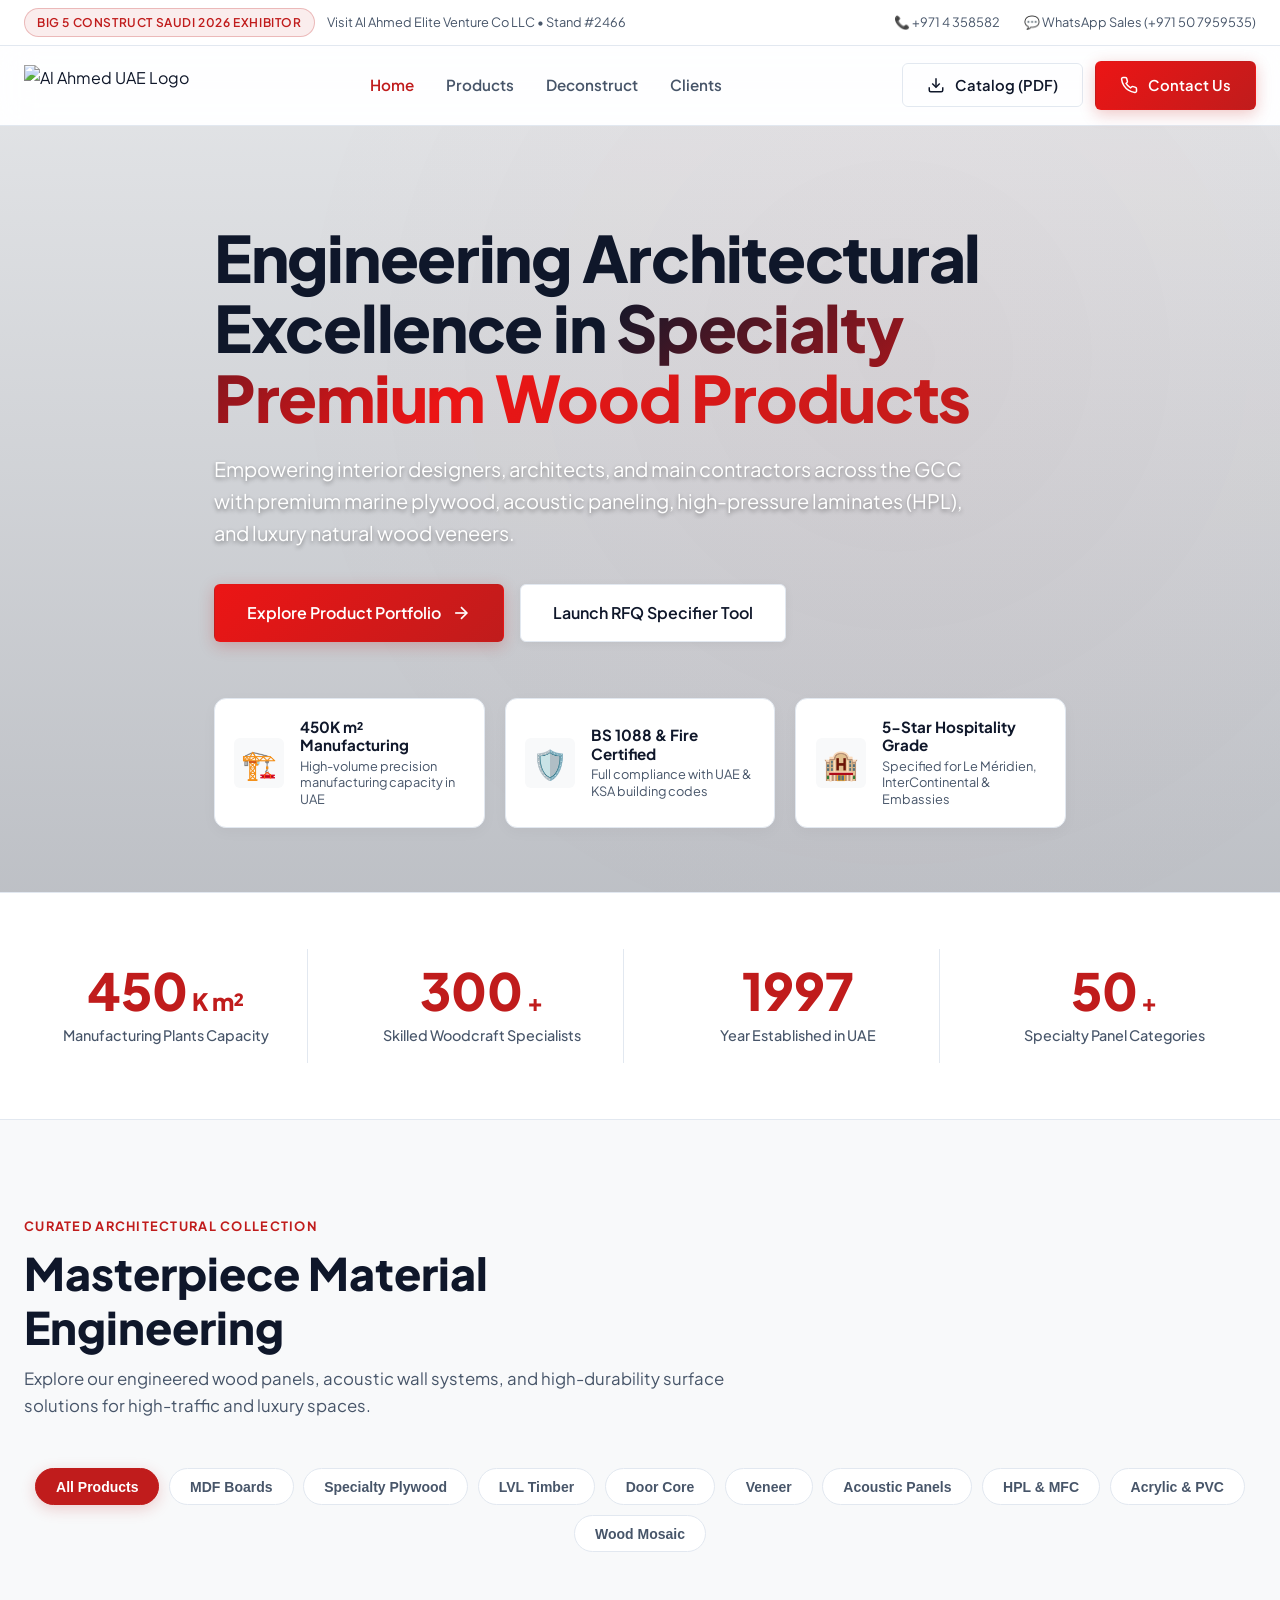
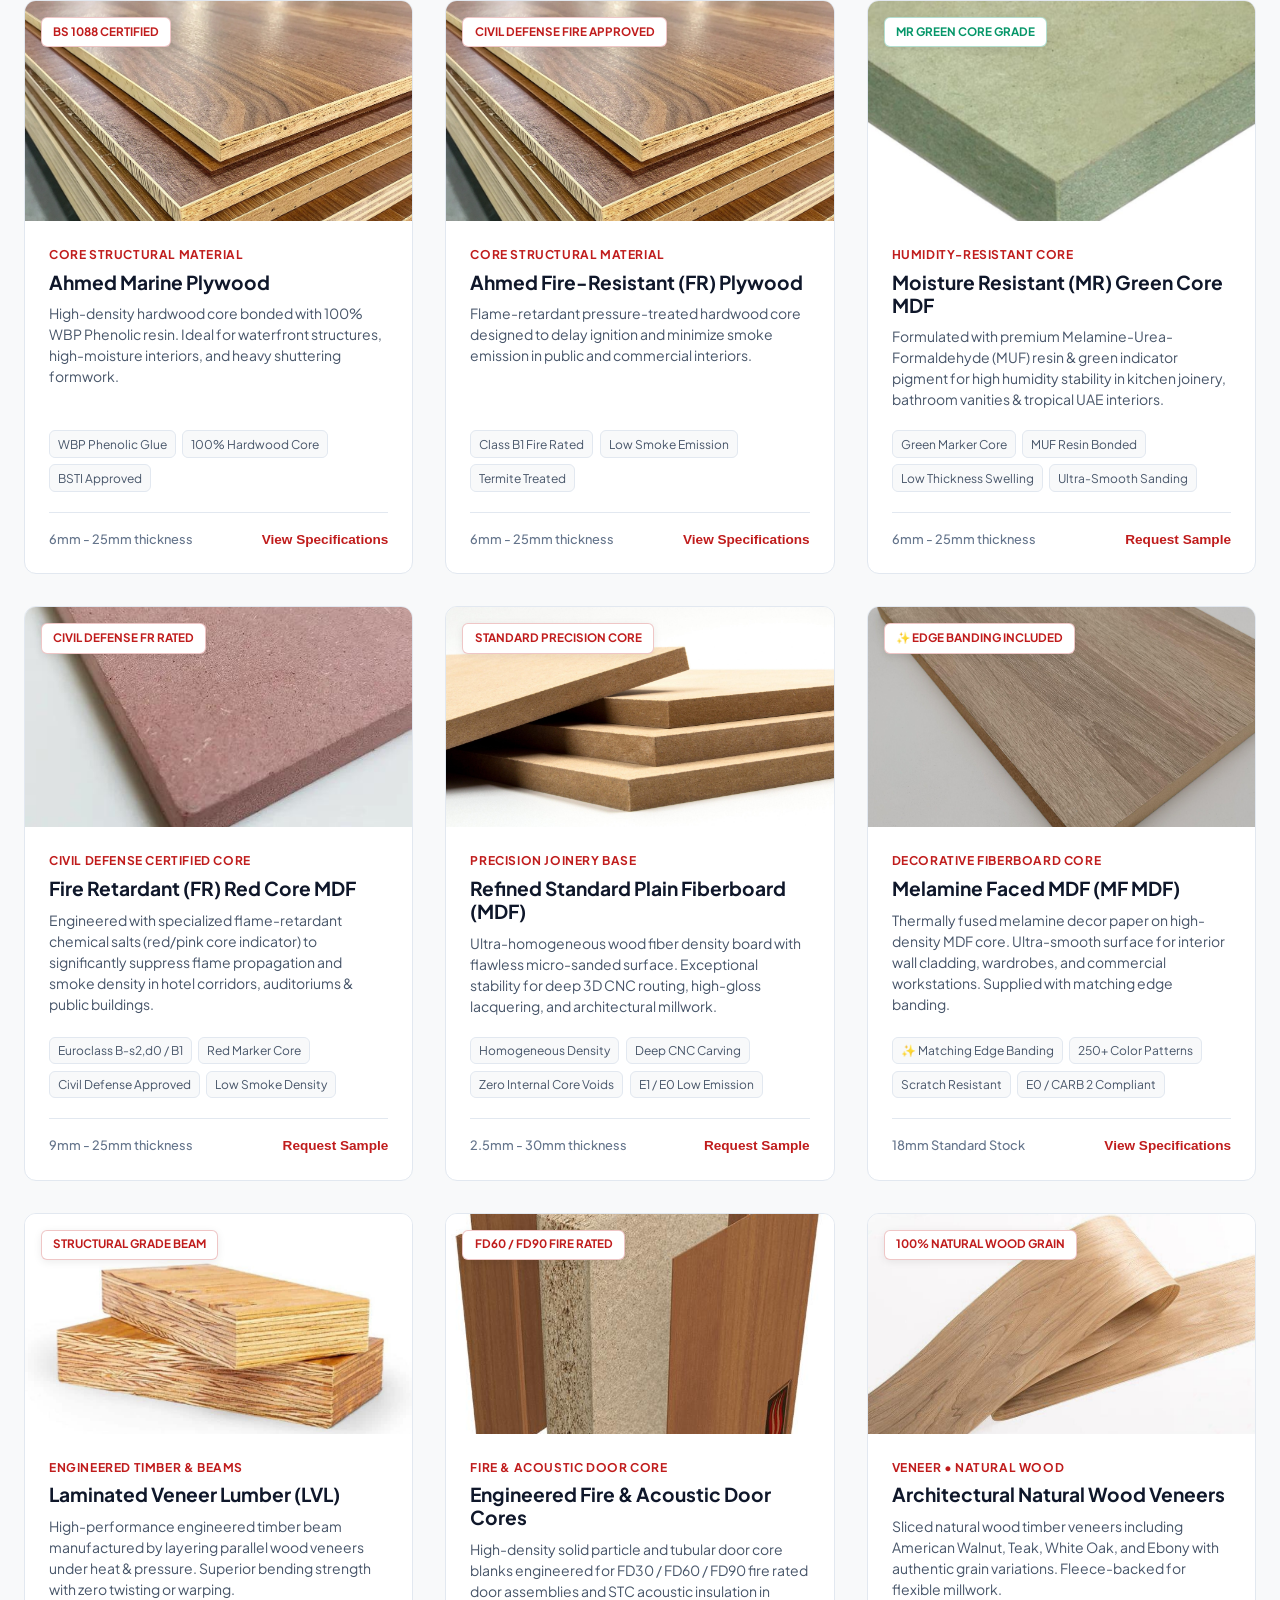
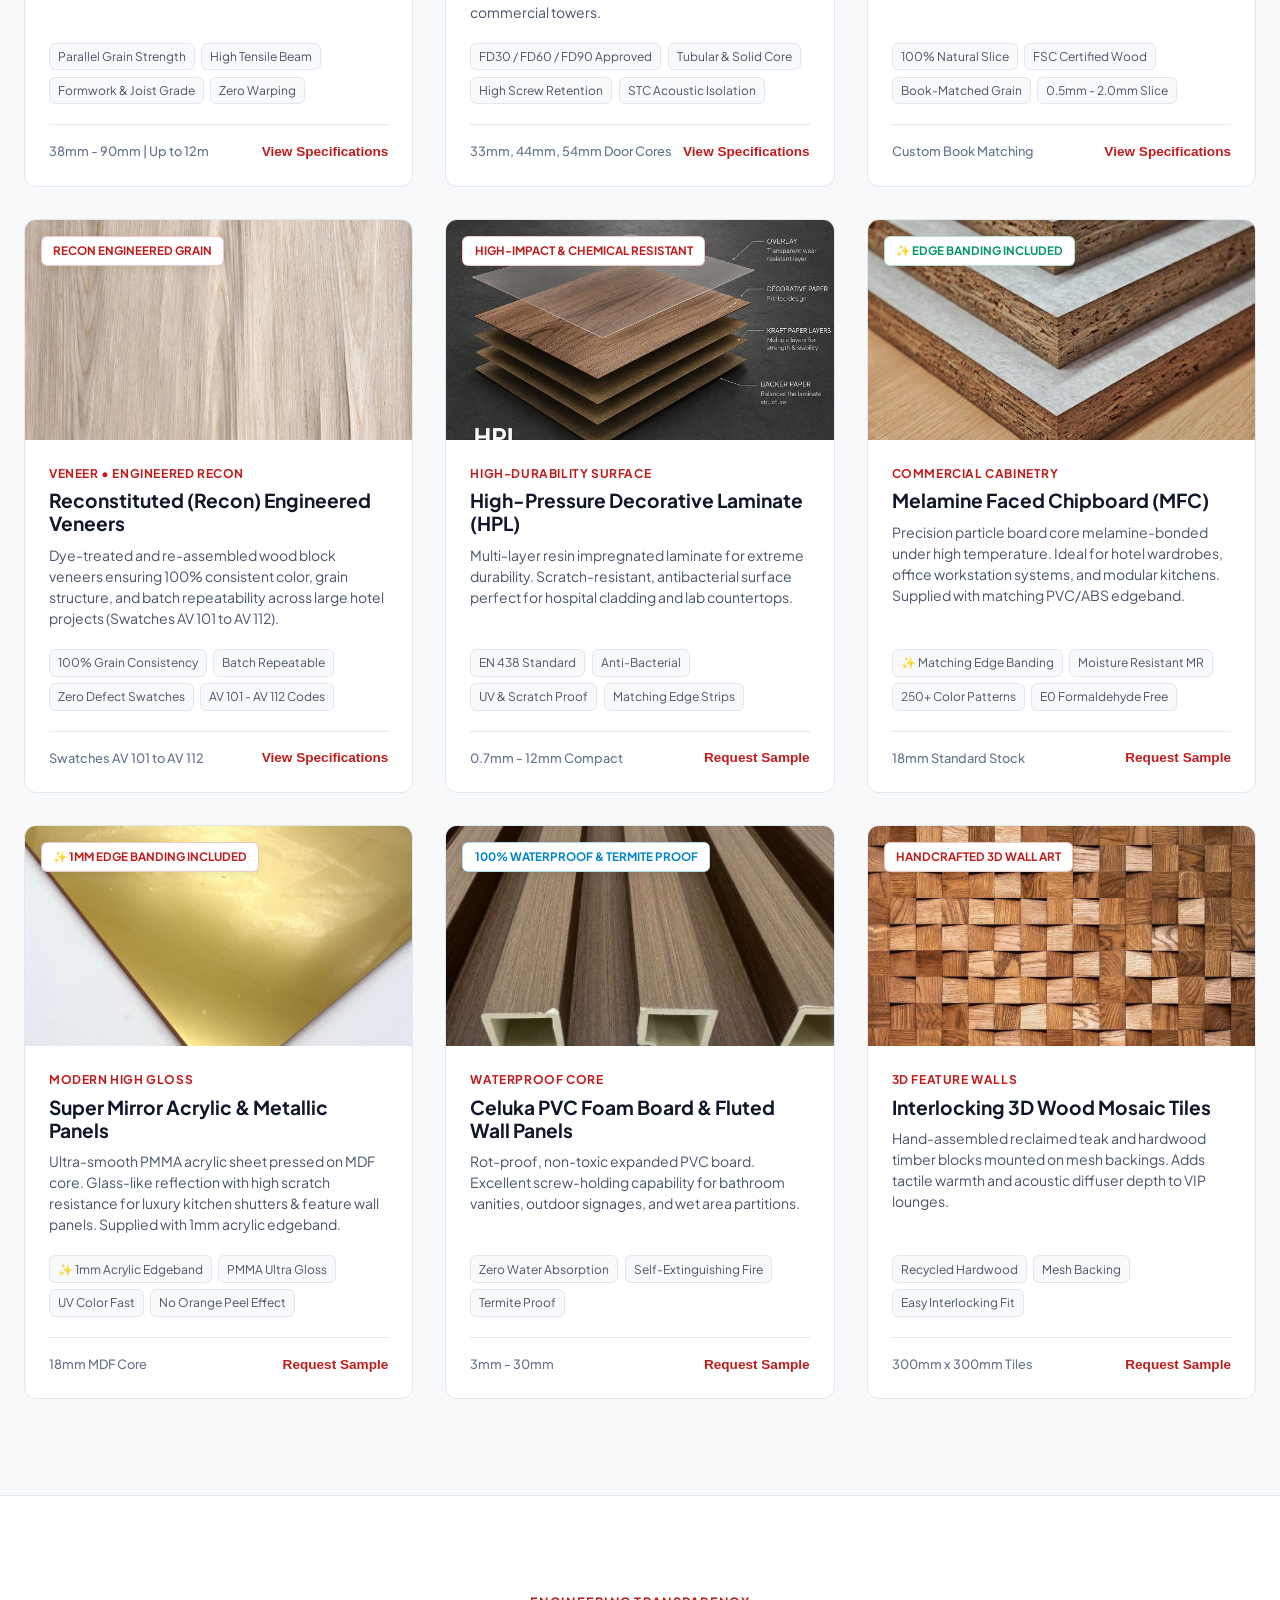
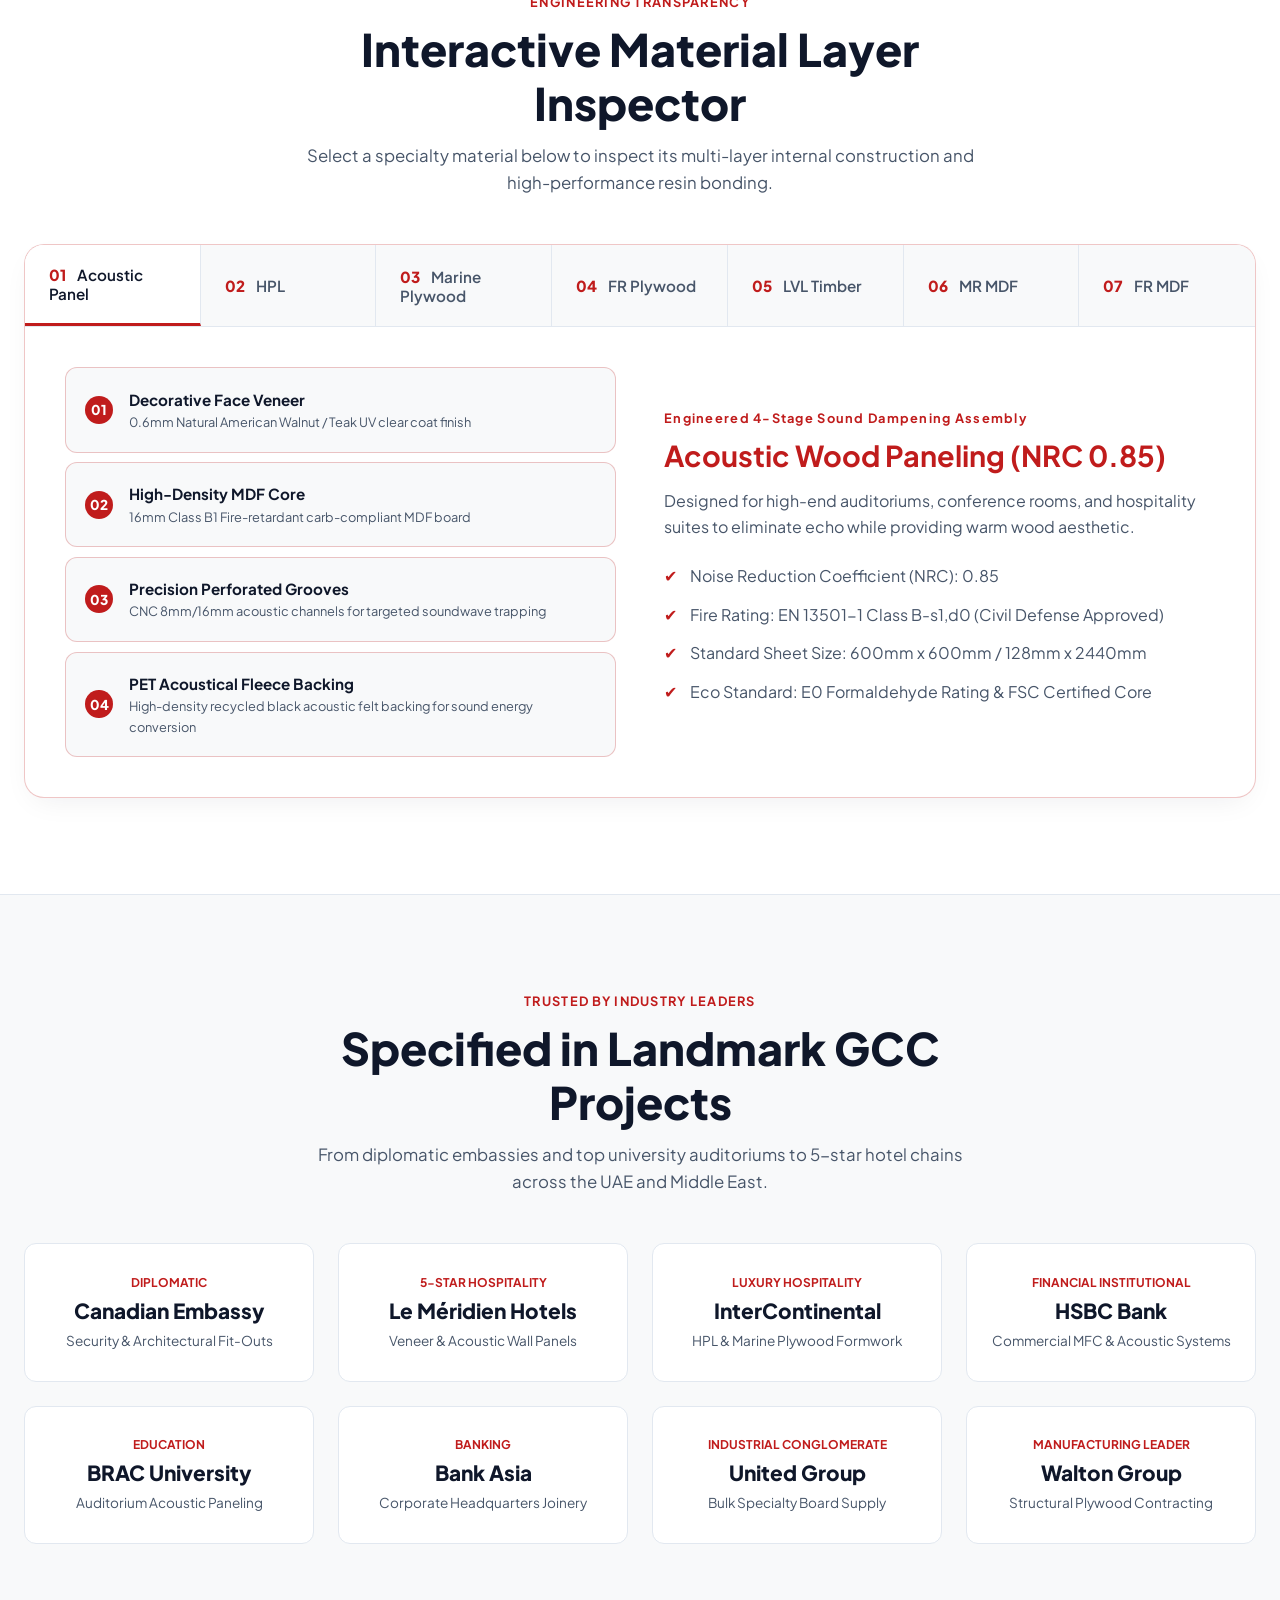
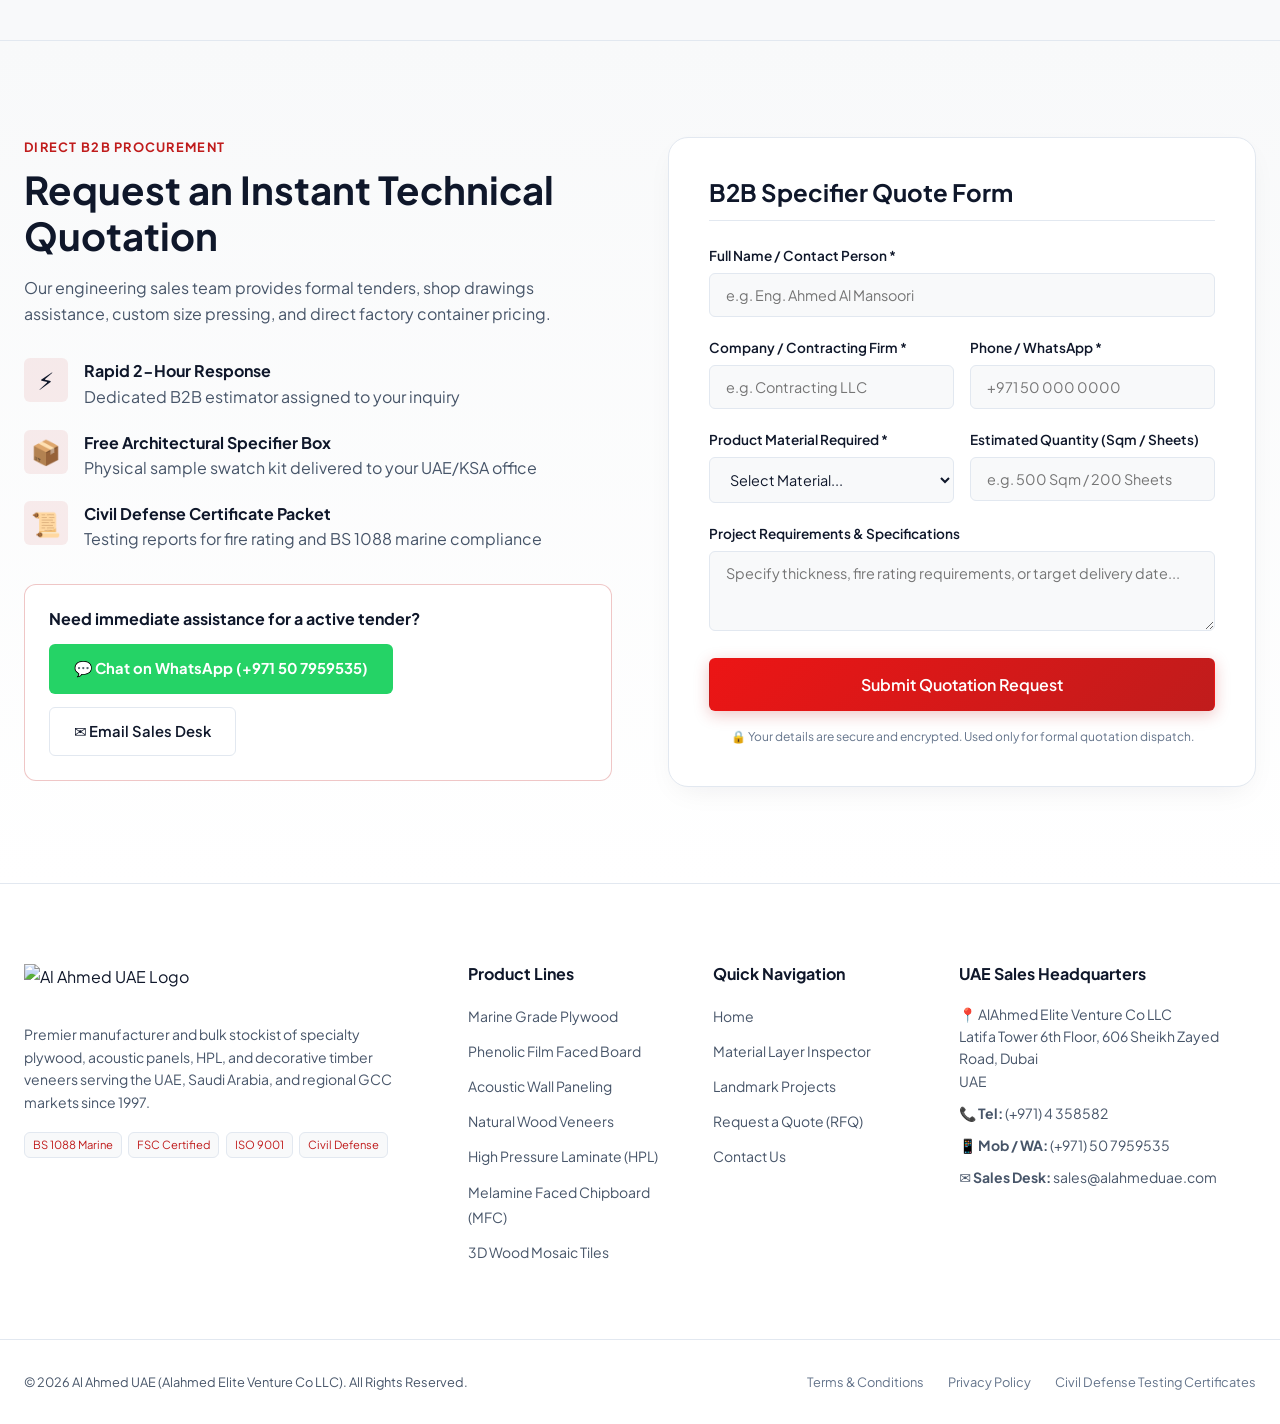
==== index.html @ 39b77416 "Add files via upload" ====
<!DOCTYPE html>
<html lang="en">

<head>
  <meta charset="UTF-8">
  <meta name="viewport" content="width=device-width, initial-scale=1.0">
  <title>Al Ahmed UAE | Specialty Plywoods, Acoustic Panels & Decorative Veneers</title>
  <meta name="description"
    content="Al Ahmed UAE (Alahmed Elite Venture Co LLC) is a leading manufacturer of specialty plywood, acoustic panels, HPL, MFC, and decorative veneers with 450,000 m² production capacity in the UAE.">
  <link rel="preconnect" href="https://fonts.googleapis.com">
  <link rel="preconnect" href="https://fonts.gstatic.com" crossorigin>
  <link
    href="https://fonts.googleapis.com/css2?family=Cormorant+Garamond:ital,wght@0,500;0,600;0,700;1,400&family=Plus+Jakarta+Sans:wght@300;400;500;600;700&display=swap"
    rel="stylesheet">
  <link rel="stylesheet" href="styles.css">
</head>

<body class="dark-theme">

  <!-- Top Announcement Bar -->
  <div class="announcement-bar">
    <div class="container announcement-content">
      <div class="announcement-left">
        <span class="badge-red">BIG 5 CONSTRUCT SAUDI 2026 EXHIBITOR</span>
        <span>Visit Al Ahmed Elite Venture Co LLC • Stand #2466</span>
      </div>
      <div class="announcement-right">
        <a href="tel:+9714358582" class="phone-link">📞 +971 4 358582</a>
        <a href="https://wa.me/971507959535" target="_blank" class="whatsapp-link">💬 WhatsApp Sales (+971 50
          7959535)</a>
      </div>
    </div>
  </div>

  <!-- Main Navigation -->
  <header class="site-header" id="siteHeader">
    <div class="container header-container">
      <a href="#" class="brand-logo" aria-label="Al Ahmed UAE Home">
        <img src="assets/images/alahmed-logo-.png" alt="Al Ahmed UAE Logo" class="logo-img">
      </a>

      <nav class="main-nav">
        <a href="#hero" class="nav-link active">Home</a>
        <a href="#products" class="nav-link">Products</a>
        <a href="#inspector" class="nav-link">Deconstruct</a>
        <a href="#clients" class="nav-link">Clients</a>
      </nav>

      <div class="header-actions">
        <button class="btn btn-outline" id="btnDownloadCatalog">
          <svg width="18" height="18" viewBox="0 0 24 24" fill="none" stroke="currentColor" stroke-width="2">
            <path d="M21 15v4a2 2 0 0 1-2 2H5a2 2 0 0 1-2-2v-4" />
            <polyline points="7 10 12 15 17 10" />
            <line x1="12" y1="15" x2="12" y2="3" />
          </svg>
          Catalog (PDF)
        </button>
        <a href="#rfq" class="btn btn-red" id="btnContactUs">
          <svg width="18" height="18" viewBox="0 0 24 24" fill="none" stroke="currentColor" stroke-width="2">
            <path
              d="M22 16.92v3a2 2 0 0 1-2.18 2 19.79 19.79 0 0 1-8.63-3.07 19.5 19.5 0 0 1-6-6 19.79 19.79 0 0 1-3.07-8.67A2 2 0 0 1 4.11 2h3a2 2 0 0 1 2 1.72 12.84 12.84 0 0 0 .7 2.81 2 2 0 0 1-.45 2.11L8.09 9.91a16 16 0 0 0 6 6l1.27-1.27a2 2 0 0 1 2.11-.45 12.84 12.84 0 0 0 2.81.7A2 2 0 0 1 22 16.92z" />
          </svg>
          Contact Us
        </a>
      </div>

      <button class="mobile-toggle" id="mobileToggle" aria-label="Toggle Menu">
        <span></span><span></span><span></span>
      </button>
    </div>
  </header>

  <!-- Hero Section with Background Video -->
  <section class="hero-section" id="hero">
    <div class="hero-bg-overlay"></div>

    <video class="hero-bg-video" autoplay loop muted playsinline poster="assets/images/freepik-26733345.jpg">
      <source src="assets/ahmed hero video.mp4" type="video/mp4">
      Your browser does not support the video tag.
    </video>

    <div class="container hero-content">
      <div class="hero-badge-group">
        <span class="pill-badge"><span class="dot-live"></span> 450,000 m² Production Plant</span>
        <span class="pill-badge">BS 1088 Marine Grade</span>
        <span class="pill-badge">Civil Defense Fire Approved</span>
      </div>

      <h1 class="hero-title">
        Engineering Architectural Excellence in <span class="text-gradient">Specialty Premium Wood Products</span>
      </h1>

      <p class="hero-subtitle">
        Empowering interior designers, architects, and main contractors across the GCC with premium marine plywood,
        acoustic paneling, high-pressure laminates (HPL), and luxury natural wood veneers.
      </p>

      <div class="hero-cta-group">
        <a href="#products" class="btn btn-red btn-lg">
          Explore Product Portfolio
          <svg width="20" height="20" viewBox="0 0 24 24" fill="none" stroke="currentColor" stroke-width="2">
            <line x1="5" y1="12" x2="19" y2="12" />
            <polyline points="12 5 19 12 12 19" />
          </svg>
        </a>
        <a href="#rfq" class="btn btn-glass btn-lg">
          Launch RFQ Specifier Tool
        </a>
      </div>

      <!-- Live Feature Cards Grid -->
      <div class="hero-feature-cards">
        <div class="feature-card">
          <div class="card-icon">🏗️</div>
          <div class="card-info">
            <h4>450K m² Manufacturing</h4>
            <p>High-volume precision manufacturing capacity in UAE</p>
          </div>
        </div>
        <div class="feature-card">
          <div class="card-icon">🛡️</div>
          <div class="card-info">
            <h4>BS 1088 & Fire Certified</h4>
            <p>Full compliance with UAE & KSA building codes</p>
          </div>
        </div>
        <div class="feature-card">
          <div class="card-icon">🏨</div>
          <div class="card-info">
            <h4>5-Star Hospitality Grade</h4>
            <p>Specified for Le Méridien, InterContinental & Embassies</p>
          </div>
        </div>
      </div>
    </div>
  </section>

  <!-- Metrics & Stats Section -->
  <section class="stats-section" id="stats">
    <div class="container stats-grid">
      <div class="stat-box">
        <div class="stat-number" data-count="450">450<span class="unit">K m²</span></div>
        <div class="stat-label">Manufacturing Plants Capacity</div>
      </div>
      <div class="stat-box">
        <div class="stat-number" data-count="300">300<span class="unit">+</span></div>
        <div class="stat-label">Skilled Woodcraft Specialists</div>
      </div>
      <div class="stat-box">
        <div class="stat-number" data-count="1997">1997</div>
        <div class="stat-label">Year Established in UAE</div>
      </div>
      <div class="stat-box">
        <div class="stat-number" data-count="50">50<span class="unit">+</span></div>
        <div class="stat-label">Specialty Panel Categories</div>
      </div>
    </div>
  </section>

  <!-- Interactive Product Showcase -->
  <section class="products-section" id="products">
    <div class="container">
      <div class="section-header">
        <span class="section-tag">CURATED ARCHITECTURAL COLLECTION</span>
        <h2 class="section-title">Masterpiece Material Engineering</h2>
        <p class="section-desc">Explore our engineered wood panels, acoustic wall systems, and high-durability surface
          solutions for high-traffic and luxury spaces.</p>
      </div>

      <!-- Filter Controls -->
      <div class="filter-bar">
        <button class="filter-btn active" data-filter="all">All Products</button>
        <button class="filter-btn" data-filter="mdf">MDF Boards</button>
        <button class="filter-btn" data-filter="plywood">Specialty Plywood</button>
        <button class="filter-btn" data-filter="timber">LVL Timber</button>
        <button class="filter-btn" data-filter="door">Door Core</button>
        <button class="filter-btn" data-filter="veneer">Veneer</button>
        <button class="filter-btn" data-filter="acoustic">Acoustic Panels</button>
        <button class="filter-btn" data-filter="hpl">HPL & MFC</button>
        <button class="filter-btn" data-filter="acrylic">Acrylic & PVC</button>
        <button class="filter-btn" data-filter="mosaic">Wood Mosaic</button>
      </div>

      <!-- Product Cards Grid -->
      <div class="products-grid" id="productsGrid">

        <!-- Ahmed Marine Plywood Card -->
        <div class="product-card" data-category="plywood">
          <div class="card-media">
            <span class="card-badge red">BS 1088 Certified</span>
            <img src="assets/images/plywood/close-up-of-marine-plywood.jpg" alt="Ahmed Marine Plywood">
            <div class="media-overlay">
              <button class="quick-view-btn" data-product="plywood">Inspect Specifications</button>
            </div>
          </div>
          <div class="card-body">
            <div class="card-category">Core Structural Material</div>
            <h3 class="card-title">Ahmed Marine Plywood</h3>
            <p class="card-text">High-density hardwood core bonded with 100% WBP Phenolic resin. Ideal for waterfront
              structures, high-moisture interiors, and heavy shuttering formwork.</p>
            <div class="spec-tags">
              <span>WBP Phenolic Glue</span>
              <span>100% Hardwood Core</span>
              <span>BSTI Approved</span>
            </div>
            <div class="card-footer">
              <span class="thickness-info">6mm - 25mm thickness</span>
              <button class="btn-sample-trigger" data-product="plywood">View Specifications</button>
            </div>
          </div>
        </div>

        <!-- Ahmed Fire-Resistant Plywood Card -->
        <div class="product-card" data-category="plywood">
          <div class="card-media">
            <span class="card-badge red">Civil Defense Fire Approved</span>
            <img src="assets/images/plywood/close-up-of-marine-plywood.jpg" alt="Fire-Resistant Plywood">
            <div class="media-overlay">
              <button class="quick-view-btn" data-product="fr-plywood">Inspect Specifications</button>
            </div>
          </div>
          <div class="card-body">
            <div class="card-category">Core Structural Material</div>
            <h3 class="card-title">Ahmed Fire-Resistant (FR) Plywood</h3>
            <p class="card-text">Flame-retardant pressure-treated hardwood core designed to delay ignition and minimize
              smoke emission in public and commercial interiors.</p>
            <div class="spec-tags">
              <span>Class B1 Fire Rated</span>
              <span>Low Smoke Emission</span>
              <span>Termite Treated</span>
            </div>
            <div class="card-footer">
              <span class="thickness-info">6mm - 25mm thickness</span>
              <button class="btn-sample-trigger" data-product="fr-plywood">View Specifications</button>
            </div>
          </div>
        </div>

        <!-- MR MDF Card -->
        <div class="product-card" data-category="mdf">
          <div class="card-media">
            <span class="card-badge green">MR Green Core Grade</span>
            <img src="assets/images/MDF/MR MDF (moisture resistant).jpg" alt="Moisture Resistant MR MDF Board">
            <div class="media-overlay">
              <button class="quick-view-btn" data-product="mrmdf">Inspect Green Resin Core</button>
            </div>
          </div>
          <div class="card-body">
            <div class="card-category">Humidity-Resistant Core</div>
            <h3 class="card-title">Moisture Resistant (MR) Green Core MDF</h3>
            <p class="card-text">Formulated with premium Melamine-Urea-Formaldehyde (MUF) resin & green indicator
              pigment for high humidity stability in kitchen joinery, bathroom vanities & tropical UAE interiors.</p>
            <div class="spec-tags">
              <span>Green Marker Core</span>
              <span>MUF Resin Bonded</span>
              <span>Low Thickness Swelling</span>
              <span>Ultra-Smooth Sanding</span>
            </div>
            <div class="card-footer">
              <span class="thickness-info">6mm - 25mm thickness</span>
              <button class="btn-sample-trigger" data-title="MR MDF">Request Sample</button>
            </div>
          </div>
        </div>

        <!-- FR MDF Card -->
        <div class="product-card" data-category="mdf">
          <div class="card-media">
            <span class="card-badge red">Civil Defense FR Rated</span>
            <img src="assets/images/MDF/FR MDF(fire resistant).jpg" alt="Fire Retardant FR MDF Board">
            <div class="media-overlay">
              <button class="quick-view-btn" data-product="frmdf">Inspect Flame Retardant Core</button>
            </div>
          </div>
          <div class="card-body">
            <div class="card-category">Civil Defense Certified Core</div>
            <h3 class="card-title">Fire Retardant (FR) Red Core MDF</h3>
            <p class="card-text">Engineered with specialized flame-retardant chemical salts (red/pink core indicator) to
              significantly suppress flame propagation and smoke density in hotel corridors, auditoriums & public
              buildings.</p>
            <div class="spec-tags">
              <span>Euroclass B-s2,d0 / B1</span>
              <span>Red Marker Core</span>
              <span>Civil Defense Approved</span>
              <span>Low Smoke Density</span>
            </div>
            <div class="card-footer">
              <span class="thickness-info">9mm - 25mm thickness</span>
              <button class="btn-sample-trigger" data-title="FR Red MDF">Request Sample</button>
            </div>
          </div>
        </div>

        <!-- Plain MDF Card -->
        <div class="product-card" data-category="mdf">
          <div class="card-media">
            <span class="card-badge red">Standard Precision Core</span>
            <img src="assets/images/MDF/MDF plain.jpg" alt="Plain Standard MDF Board">
            <div class="media-overlay">
              <button class="quick-view-btn" data-product="plainmdf">Inspect Density Profile</button>
            </div>
          </div>
          <div class="card-body">
            <div class="card-category">Precision Joinery Base</div>
            <h3 class="card-title">Refined Standard Plain Fiberboard (MDF)</h3>
            <p class="card-text">Ultra-homogeneous wood fiber density board with flawless micro-sanded surface.
              Exceptional stability for deep 3D CNC routing, high-gloss lacquering, and architectural millwork.</p>
            <div class="spec-tags">
              <span>Homogeneous Density</span>
              <span>Deep CNC Carving</span>
              <span>Zero Internal Core Voids</span>
              <span>E1 / E0 Low Emission</span>
            </div>
            <div class="card-footer">
              <span class="thickness-info">2.5mm - 30mm thickness</span>
              <button class="btn-sample-trigger" data-title="Standard Plain MDF">Request Sample</button>
            </div>
          </div>
        </div>

        <!-- Melamine Faced MDF (MF MDF) Card -->
        <div class="product-card" data-category="mdf">
          <div class="card-media">
            <span class="card-badge red">✨ Edge Banding Included</span>
            <img src="assets/images/MDF/MF mdf.jpg" alt="Melamine Faced MDF (MF MDF)">
            <div class="media-overlay">
              <button class="quick-view-btn" data-product="mfmdf">Inspect Specs & Edgeband</button>
            </div>
          </div>
          <div class="card-body">
            <div class="card-category">Decorative Fiberboard Core</div>
            <h3 class="card-title">Melamine Faced MDF (MF MDF)</h3>
            <p class="card-text">Thermally fused melamine decor paper on high-density MDF core. Ultra-smooth surface for
              interior wall cladding, wardrobes, and commercial workstations. Supplied with matching edge banding.</p>
            <div class="spec-tags">
              <span>✨ Matching Edge Banding</span>
              <span>250+ Color Patterns</span>
              <span>Scratch Resistant</span>
              <span>E0 / CARB 2 Compliant</span>
            </div>
            <div class="card-footer">
              <span class="thickness-info">18mm Standard Stock</span>
              <button class="btn-sample-trigger" data-product="mfmdf">View Specifications</button>
            </div>
          </div>
        </div>

        <!-- LVL Structural Timber Card -->
        <div class="product-card" data-category="timber">
          <div class="card-media">
            <span class="card-badge red">Structural Grade Beam</span>
            <img src="assets/images/LVL/lvl stack.jpg" alt="LVL Laminated Veneer Lumber">
            <div class="media-overlay">
              <button class="quick-view-btn" data-product="lvl">Inspect Structural Specs</button>
            </div>
          </div>
          <div class="card-body">
            <div class="card-category">Engineered Timber & Beams</div>
            <h3 class="card-title">Laminated Veneer Lumber (LVL)</h3>
            <p class="card-text">High-performance engineered timber beam manufactured by layering parallel wood veneers
              under heat & pressure. Superior bending strength with zero twisting or warping.</p>
            <div class="spec-tags">
              <span>Parallel Grain Strength</span>
              <span>High Tensile Beam</span>
              <span>Formwork & Joist Grade</span>
              <span>Zero Warping</span>
            </div>
            <div class="card-footer">
              <span class="thickness-info">38mm - 90mm | Up to 12m</span>
              <button class="btn-sample-trigger" data-product="lvl">View Specifications</button>
            </div>
          </div>
        </div>

        <!-- Door Core Panel Card -->
        <div class="product-card" data-category="door">
          <div class="card-media">
            <span class="card-badge red">FD60 / FD90 Fire Rated</span>
            <img src="assets/images/door core/door core animated.jpg" alt="Door Core Panel">
            <div class="media-overlay">
              <button class="quick-view-btn" data-product="doorcore">Inspect Door Core Specs</button>
            </div>
          </div>
          <div class="card-body">
            <div class="card-category">Fire & Acoustic Door Core</div>
            <h3 class="card-title">Engineered Fire & Acoustic Door Cores</h3>
            <p class="card-text">High-density solid particle and tubular door core blanks engineered for FD30 / FD60 /
              FD90 fire rated door assemblies and STC acoustic insulation in commercial towers.</p>
            <div class="spec-tags">
              <span>FD30 / FD60 / FD90 Approved</span>
              <span>Tubular & Solid Core</span>
              <span>High Screw Retention</span>
              <span>STC Acoustic Isolation</span>
            </div>
            <div class="card-footer">
              <span class="thickness-info">33mm, 44mm, 54mm Door Cores</span>
              <button class="btn-sample-trigger" data-product="doorcore">View Specifications</button>
            </div>
          </div>
        </div>

        <!-- Natural Wood Veneer Card -->
        <div class="product-card" data-category="veneer">
          <div class="card-media">
            <span class="card-badge red">100% Natural Wood Grain</span>
            <img src="assets/images/decorative veneer/natural veneer/natural veneer sheet.jpg"
              alt="Natural Wood Veneer">
            <div class="media-overlay">
              <button class="quick-view-btn" data-product="natural-veneer">View Grain Swatches</button>
            </div>
          </div>
          <div class="card-body">
            <div class="card-category">Veneer • Natural Wood</div>
            <h3 class="card-title">Architectural Natural Wood Veneers</h3>
            <p class="card-text">Sliced natural wood timber veneers including American Walnut, Teak, White Oak, and
              Ebony with authentic grain variations. Fleece-backed for flexible millwork.</p>
            <div class="spec-tags">
              <span>100% Natural Slice</span>
              <span>FSC Certified Wood</span>
              <span>Book-Matched Grain</span>
              <span>0.5mm - 2.0mm Slice</span>
            </div>
            <div class="card-footer">
              <span class="thickness-info">Custom Book Matching</span>
              <button class="btn-sample-trigger" data-product="natural-veneer">View Specifications</button>
            </div>
          </div>
        </div>

        <!-- Reconstituted (Recon) Veneer Card -->
        <div class="product-card" data-category="veneer">
          <div class="card-media">
            <span class="card-badge red">Recon Engineered Grain</span>
            <img src="assets/images/decorative veneer/Recon veneer/Reconstituted veneer av101.jpeg"
              alt="Reconstituted Recon Veneer">
            <div class="media-overlay">
              <button class="quick-view-btn" data-product="recon-veneer">Inspect Swatches (AV 101-112)</button>
            </div>
          </div>
          <div class="card-body">
            <div class="card-category">Veneer • Engineered Recon</div>
            <h3 class="card-title">Reconstituted (Recon) Engineered Veneers</h3>
            <p class="card-text">Dye-treated and re-assembled wood block veneers ensuring 100% consistent color, grain
              structure, and batch repeatability across large hotel projects (Swatches AV 101 to AV 112).</p>
            <div class="spec-tags">
              <span>100% Grain Consistency</span>
              <span>Batch Repeatable</span>
              <span>Zero Defect Swatches</span>
              <span>AV 101 - AV 112 Codes</span>
            </div>
            <div class="card-footer">
              <span class="thickness-info">Swatches AV 101 to AV 112</span>
              <button class="btn-sample-trigger" data-product="recon-veneer">View Specifications</button>
            </div>
          </div>
        </div>

        <!-- HPL Card -->
        <div class="product-card" data-category="hpl">
          <div class="card-media">
            <span class="card-badge red">High-Impact & Chemical Resistant</span>
            <img src="assets/images/HPL/hpl layer diagram.jpeg" alt="HPL High Pressure Laminate">
            <div class="media-overlay">
              <button class="quick-view-btn" data-product="hpl">Inspect Core Layers</button>
            </div>
          </div>
          <div class="card-body">
            <div class="card-category">High-Durability Surface</div>
            <h3 class="card-title">High-Pressure Decorative Laminate (HPL)</h3>
            <p class="card-text">Multi-layer resin impregnated laminate for extreme durability. Scratch-resistant,
              antibacterial surface perfect for hospital cladding and lab countertops.</p>
            <div class="spec-tags">
              <span>EN 438 Standard</span>
              <span>Anti-Bacterial</span>
              <span>UV & Scratch Proof</span>
              <span>Matching Edge Strips</span>
            </div>
            <div class="card-footer">
              <span class="thickness-info">0.7mm - 12mm Compact</span>
              <button class="btn-sample-trigger" data-title="HPL Laminate">Request Sample</button>
            </div>
          </div>
        </div>

        <!-- MFC Board Card -->
        <div class="product-card" data-category="hpl">
          <div class="card-media">
            <span class="card-badge green">✨ Edge Banding Included</span>
            <img src="assets/images/MFC/18mm MFC.jpg" alt="MFC Melamine Faced Chipboard">
            <div class="media-overlay">
              <button class="quick-view-btn" data-product="mfc">View Colors & Edgeband</button>
            </div>
          </div>
          <div class="card-body">
            <div class="card-category">Commercial Cabinetry</div>
            <h3 class="card-title">Melamine Faced Chipboard (MFC)</h3>
            <p class="card-text">Precision particle board core melamine-bonded under high temperature. Ideal for hotel
              wardrobes, office workstation systems, and modular kitchens. Supplied with matching PVC/ABS edgeband.</p>
            <div class="spec-tags">
              <span>✨ Matching Edge Banding</span>
              <span>Moisture Resistant MR</span>
              <span>250+ Color Patterns</span>
              <span>E0 Formaldehyde Free</span>
            </div>
            <div class="card-footer">
              <span class="thickness-info">18mm Standard Stock</span>
              <button class="btn-sample-trigger" data-title="MFC Board">Request Sample</button>
            </div>
          </div>
        </div>

        <!-- Acrylic Panel Card -->
        <div class="product-card" data-category="acrylic">
          <div class="card-media">
            <span class="card-badge red">✨ 1mm Edge Banding Included</span>
            <img src="assets/images/Acrylic panel/mettalic finish acrylic panel.jpg"
              alt="Acrylic Panel Metallic Finish">
            <div class="media-overlay">
              <button class="quick-view-btn" data-product="acrylic">Inspect Metallic Surface</button>
            </div>
          </div>
          <div class="card-body">
            <div class="card-category">Modern High Gloss</div>
            <h3 class="card-title">Super Mirror Acrylic & Metallic Panels</h3>
            <p class="card-text">Ultra-smooth PMMA acrylic sheet pressed on MDF core. Glass-like reflection with high
              scratch resistance for luxury kitchen shutters & feature wall panels. Supplied with 1mm acrylic edgeband.
            </p>
            <div class="spec-tags">
              <span>✨ 1mm Acrylic Edgeband</span>
              <span>PMMA Ultra Gloss</span>
              <span>UV Color Fast</span>
              <span>No Orange Peel Effect</span>
            </div>
            <div class="card-footer">
              <span class="thickness-info">18mm MDF Core</span>
              <button class="btn-sample-trigger" data-title="Acrylic Panels">Request Sample</button>
            </div>
          </div>
        </div>

        <!-- PVC Board Card -->
        <div class="product-card" data-category="acrylic">
          <div class="card-media">
            <span class="card-badge blue">100% Waterproof & Termite Proof</span>
            <img src="assets/images/pvc panel/pvc panel close up.jpg" alt="PVC Foam Board">
            <div class="media-overlay">
              <button class="quick-view-btn" data-product="pvc">View Specs</button>
            </div>
          </div>
          <div class="card-body">
            <div class="card-category">Waterproof Core</div>
            <h3 class="card-title">Celuka PVC Foam Board & Fluted Wall Panels</h3>
            <p class="card-text">Rot-proof, non-toxic expanded PVC board. Excellent screw-holding capability for
              bathroom vanities, outdoor signages, and wet area partitions.</p>
            <div class="spec-tags">
              <span>Zero Water Absorption</span>
              <span>Self-Extinguishing Fire</span>
              <span>Termite Proof</span>
            </div>
            <div class="card-footer">
              <span class="thickness-info">3mm - 30mm</span>
              <button class="btn-sample-trigger" data-title="PVC Board">Request Sample</button>
            </div>
          </div>
        </div>

        <!-- Wood Mosaic Card -->
        <div class="product-card" data-category="mosaic">
          <div class="card-media">
            <span class="card-badge red">Handcrafted 3D Wall Art</span>
            <img src="assets/images/wood mosaic/wood mosaic.jpg" alt="Wood Mosaic Tile">
            <div class="media-overlay">
              <button class="quick-view-btn" data-product="mosaic">Inspect 3D Geometry</button>
            </div>
          </div>
          <div class="card-body">
            <div class="card-category">3D Feature Walls</div>
            <h3 class="card-title">Interlocking 3D Wood Mosaic Tiles</h3>
            <p class="card-text">Hand-assembled reclaimed teak and hardwood timber blocks mounted on mesh backings. Adds
              tactile warmth and acoustic diffuser depth to VIP lounges.</p>
            <div class="spec-tags">
              <span>Recycled Hardwood</span>
              <span>Mesh Backing</span>
              <span>Easy Interlocking Fit</span>
            </div>
            <div class="card-footer">
              <span class="thickness-info">300mm x 300mm Tiles</span>
              <button class="btn-sample-trigger" data-title="Wood Mosaic Tiles">Request Sample</button>
            </div>
          </div>
        </div>

      </div>
    </div>
  </section>

  <!-- Interactive 3D Exploded Layer Inspector Section -->
  <section class="inspector-section" id="inspector">
    <div class="container">
      <div class="section-header center">
        <span class="section-tag">ENGINEERING TRANSPARENCY</span>
        <h2 class="section-title">Interactive Material Layer Inspector</h2>
        <p class="section-desc">Select a specialty material below to inspect its multi-layer internal construction and
          high-performance resin bonding.</p>
      </div>

      <div class="inspector-wrapper">
        <div class="inspector-nav" style="grid-template-columns: repeat(auto-fit, minmax(140px, 1fr));">
          <button class="inspector-tab active" data-inspect="acoustic">
            <span>01</span> Acoustic Panel
          </button>
          <button class="inspector-tab" data-inspect="hpl">
            <span>02</span> HPL
          </button>
          <button class="inspector-tab" data-inspect="plywood">
            <span>03</span> Marine Plywood
          </button>
          <button class="inspector-tab" data-inspect="frplywood">
            <span>04</span> FR Plywood
          </button>
          <button class="inspector-tab" data-inspect="lvl">
            <span>05</span> LVL Timber
          </button>
          <button class="inspector-tab" data-inspect="mrmdf">
            <span>06</span> MR MDF
          </button>
          <button class="inspector-tab" data-inspect="frmdf">
            <span>07</span> FR MDF
          </button>
        </div>

        <div class="inspector-display" id="inspectorDisplay">
          <!-- Rendered dynamically via JavaScript -->
        </div>
      </div>
    </div>
  </section>

  <!-- Prestigious Clients & Landmark Projects Section -->
  <section class="clients-section" id="clients">
    <div class="container">
      <div class="section-header center">
        <span class="section-tag">TRUSTED BY INDUSTRY LEADERS</span>
        <h2 class="section-title">Specified in Landmark GCC Projects</h2>
        <p class="section-desc">From diplomatic embassies and top university auditoriums to 5-star hotel chains across
          the UAE and Middle East.</p>
      </div>

      <div class="logo-cloud">
        <div class="client-badge">
          <span class="client-category">Diplomatic</span>
          <h3>Canadian Embassy</h3>
          <p>Security & Architectural Fit-Outs</p>
        </div>

        <div class="client-badge">
          <span class="client-category">5-Star Hospitality</span>
          <h3>Le Méridien Hotels</h3>
          <p>Veneer & Acoustic Wall Panels</p>
        </div>

        <div class="client-badge">
          <span class="client-category">Luxury Hospitality</span>
          <h3>InterContinental</h3>
          <p>HPL & Marine Plywood Formwork</p>
        </div>

        <div class="client-badge">
          <span class="client-category">Financial Institutional</span>
          <h3>HSBC Bank</h3>
          <p>Commercial MFC & Acoustic Systems</p>
        </div>

        <div class="client-badge">
          <span class="client-category">Education</span>
          <h3>BRAC University</h3>
          <p>Auditorium Acoustic Paneling</p>
        </div>

        <div class="client-badge">
          <span class="client-category">Banking</span>
          <h3>Bank Asia</h3>
          <p>Corporate Headquarters Joinery</p>
        </div>

        <div class="client-badge">
          <span class="client-category">Industrial Conglomerate</span>
          <h3>United Group</h3>
          <p>Bulk Specialty Board Supply</p>
        </div>

        <div class="client-badge">
          <span class="client-category">Manufacturing Leader</span>
          <h3>Walton Group</h3>
          <p>Structural Plywood Contracting</p>
        </div>
      </div>
    </div>
  </section>

  <!-- B2B Specifier & RFQ Calculator Section -->
  <section class="rfq-section" id="rfq">
    <div class="container">
      <div class="rfq-grid">
        <div class="rfq-info">
          <span class="section-tag">DIRECT B2B PROCUREMENT</span>
          <h2 class="rfq-title">Request an Instant Technical Quotation</h2>
          <p>Our engineering sales team provides formal tenders, shop drawings assistance, custom size pressing, and
            direct factory container pricing.</p>

          <div class="rfq-features">
            <div class="rfq-feat-item">
              <div class="feat-icon">⚡</div>
              <div>
                <strong>Rapid 2-Hour Response</strong>
                <p>Dedicated B2B estimator assigned to your inquiry</p>
              </div>
            </div>
            <div class="rfq-feat-item">
              <div class="feat-icon">📦</div>
              <div>
                <strong>Free Architectural Specifier Box</strong>
                <p>Physical sample swatch kit delivered to your UAE/KSA office</p>
              </div>
            </div>
            <div class="rfq-feat-item">
              <div class="feat-icon">📜</div>
              <div>
                <strong>Civil Defense Certificate Packet</strong>
                <p>Testing reports for fire rating and BS 1088 marine compliance</p>
              </div>
            </div>
          </div>

          <div class="direct-contact-box">
            <h4>Need immediate assistance for a active tender?</h4>
            <div class="contact-buttons">
              <a href="https://wa.me/971507959535" target="_blank" class="btn btn-whatsapp">
                💬 Chat on WhatsApp (+971 50 7959535)
              </a>
              <a href="mailto:sales@alahmeduae.com" class="btn btn-outline">
                ✉️ Email Sales Desk
              </a>
            </div>
          </div>
        </div>

        <div class="rfq-form-card">
          <h3>B2B Specifier Quote Form</h3>
          <form id="rfqForm" onsubmit="event.preventDefault(); handleRFQSubmit();">
            <div class="form-group">
              <label for="rfqName">Full Name / Contact Person *</label>
              <input type="text" id="rfqName" required placeholder="e.g. Eng. Ahmed Al Mansoori">
            </div>

            <div class="form-row">
              <div class="form-group">
                <label for="rfqCompany">Company / Contracting Firm *</label>
                <input type="text" id="rfqCompany" required placeholder="e.g. Contracting LLC">
              </div>
              <div class="form-group">
                <label for="rfqPhone">Phone / WhatsApp *</label>
                <input type="tel" id="rfqPhone" required placeholder="+971 50 000 0000">
              </div>
            </div>

            <div class="form-row">
              <div class="form-group">
                <label for="rfqMaterial">Product Material Required *</label>
                <select id="rfqMaterial" required>
                  <option value="">Select Material...</option>
                  <option value="Marine Plywood">Marine Plywood (BS 1088)</option>
                  <option value="Fire-Resistant Plywood">Fire-Resistant (FR) Plywood</option>
                  <option value="Laminated Veneer Lumber (LVL)">Laminated Veneer Lumber (LVL)</option>
                  <option value="Moisture Resistant MR MDF">Moisture Resistant (MR) MDF</option>
                  <option value="Fire Retardant FR MDF">Fire Retardant (FR) MDF</option>
                  <option value="Plain Standard MDF">Plain Standard MDF Board</option>
                  <option value="Phenolic Film Faced Plywood">Phenolic Film Faced Plywood</option>
                  <option value="Acoustic Paneling">Slotted/Perforated Acoustic Panels</option>
                  <option value="Natural Wood Veneer">Decorative Natural Wood Veneer</option>
                  <option value="High Pressure Laminate HPL">High Pressure Laminate (HPL)</option>
                  <option value="Melamine Faced Chipboard MFC">Melamine Faced Chipboard (MFC)</option>
                  <option value="Super Gloss Acrylic Panel">Super Gloss Acrylic Panel</option>
                  <option value="PVC Board & Fluted Panels">PVC Foam Board / Fluted Panel</option>
                  <option value="Wood Mosaic Tiles">3D Wood Mosaic Tiles</option>
                </select>
              </div>
              <div class="form-group">
                <label for="rfqQuantity">Estimated Quantity (Sqm / Sheets)</label>
                <input type="text" id="rfqQuantity" placeholder="e.g. 500 Sqm / 200 Sheets">
              </div>
            </div>

            <div class="form-group">
              <label for="rfqNotes">Project Requirements & Specifications</label>
              <textarea id="rfqNotes" rows="3"
                placeholder="Specify thickness, fire rating requirements, or target delivery date..."></textarea>
            </div>

            <button type="submit" class="btn btn-red btn-block btn-lg">
              Submit Quotation Request
            </button>
            <p class="form-note">🔒 Your details are secure and encrypted. Used only for formal quotation dispatch.</p>
          </form>
        </div>
      </div>
    </div>
  </section>

  <!-- Footer -->
  <footer class="site-footer">
    <div class="container footer-grid">
      <div class="footer-col brand-col">
        <a href="#" class="brand-logo">
          <img src="assets/images/alahmed-logo-.png" alt="Al Ahmed UAE Logo" class="logo-img">
        </a>
        <p class="footer-desc">
          Premier manufacturer and bulk stockist of specialty plywood, acoustic panels, HPL, and decorative timber
          veneers serving the UAE, Saudi Arabia, and regional GCC markets since 1997.
        </p>
        <div class="cert-badges">
          <span>BS 1088 Marine</span>
          <span>FSC Certified</span>
          <span>ISO 9001</span>
          <span>Civil Defense</span>
        </div>
      </div>

      <div class="footer-col">
        <h4>Product Lines</h4>
        <ul>
          <li><a href="#products">Marine Grade Plywood</a></li>
          <li><a href="#products">Phenolic Film Faced Board</a></li>
          <li><a href="#products">Acoustic Wall Paneling</a></li>
          <li><a href="#products">Natural Wood Veneers</a></li>
          <li><a href="#products">High Pressure Laminate (HPL)</a></li>
          <li><a href="#products">Melamine Faced Chipboard (MFC)</a></li>
          <li><a href="#products">3D Wood Mosaic Tiles</a></li>
        </ul>
      </div>

      <div class="footer-col">
        <h4>Quick Navigation</h4>
        <ul>
          <li><a href="#hero">Home</a></li>
          <li><a href="#inspector">Material Layer Inspector</a></li>
          <li><a href="#clients">Landmark Projects</a></li>
          <li><a href="#rfq">Request a Quote (RFQ)</a></li>
          <li><a href="#rfq" id="footContactUs">Contact Us</a></li>
        </ul>
      </div>

      <div class="footer-col contact-col">
        <h4>UAE Sales Headquarters</h4>
        <p>📍 AlAhmed Elite Venture Co LLC <br>Latifa Tower 6th Floor, 606 Sheikh Zayed Road, Dubai <br>UAE</p>
        <p>📞 <strong>Tel:</strong> (+971) 4 358582</p>
        <p>📱 <strong>Mob / WA:</strong> (+971) 50 7959535</p>
        <p>✉️ <strong>Sales Desk:</strong> sales@alahmeduae.com</p>
      </div>
    </div>

    <div class="container footer-bottom">
      <p>© 2026 Al Ahmed UAE (Alahmed Elite Venture Co LLC). All Rights Reserved.</p>
      <div class="footer-legal">
        <a href="#">Terms & Conditions</a>
        <a href="#">Privacy Policy</a>
        <a href="#">Civil Defense Testing Certificates</a>
      </div>
    </div>
  </footer>

  <!-- Catalog Download Selector Modal -->
  <div class="modal-backdrop" id="catalogModal">
    <div class="modal-card" style="max-width: 650px; background: #FFFFFF; border: 1px solid var(--color-border-red);">
      <button class="modal-close" id="catalogModalClose"
        style="position: absolute; top: 1.5rem; right: 1.5rem; background: none; border: none; font-size: 2rem; cursor: pointer; color: var(--color-text-muted);">&times;</button>
      <div class="modal-header" style="margin-bottom: 1.5rem;">
        <span class="badge-red" style="margin-bottom: 0.5rem; display: inline-block;">OFFICIAL TECHNICAL CATALOGS</span>
        <h2 style="font-size: 1.8rem; color: var(--color-text-main); margin: 0.2rem 0;">Download Al Ahmed UAE Catalogs
        </h2>
        <p style="color: var(--color-text-muted); font-size: 0.9rem;">Select and download official technical brochures,
          spec guides, and testing certificates below.</p>
      </div>

      <div class="catalog-download-grid" style="display: flex; flex-direction: column; gap: 1rem;">
        <a href="assets/catalogs/Playwood.pdf" download target="_blank" class="catalog-download-card"
          style="display: flex; align-items: center; justify-content: space-between; padding: 1.2rem; background: var(--color-bg-dark); border: 1px solid var(--color-border); border-radius: var(--radius-md); text-decoration: none; color: var(--color-text-main); transition: var(--transition-smooth);">
          <div style="display: flex; align-items: center; gap: 1rem;">
            <div style="font-size: 2rem;">🪵</div>
            <div>
              <strong style="display: block; font-size: 1rem; color: var(--color-text-main);">Specialty & Marine Plywood
                Catalog</strong>
              <span style="font-size: 0.8rem; color: var(--color-text-muted);">BS 1088 Marine, Fire Retardant &
                Structural Plywood (PDF • 4.1 MB)</span>
            </div>
          </div>
          <span class="btn btn-red btn-sm">Download</span>
        </a>

        <a href="assets/catalogs/Decor Board.pdf" download target="_blank" class="catalog-download-card"
          style="display: flex; align-items: center; justify-content: space-between; padding: 1.2rem; background: var(--color-bg-dark); border: 1px solid var(--color-border); border-radius: var(--radius-md); text-decoration: none; color: var(--color-text-main); transition: var(--transition-smooth);">
          <div style="display: flex; align-items: center; gap: 1rem;">
            <div style="font-size: 2rem;">✨</div>
            <div>
              <strong style="display: block; font-size: 1rem; color: var(--color-text-main);">Decor Board, HPL & Veneer
                Catalog</strong>
              <span style="font-size: 0.8rem; color: var(--color-text-muted);">Decorative Veneers, HPL, MFC &
                Edgebanding Guide (PDF • 15.9 MB)</span>
            </div>
          </div>
          <span class="btn btn-red btn-sm">Download</span>
        </a>

        <a href="assets/catalogs/Ahmed Acrylic.pdf" download target="_blank" class="catalog-download-card"
          style="display: flex; align-items: center; justify-content: space-between; padding: 1.2rem; background: var(--color-bg-dark); border: 1px solid var(--color-border); border-radius: var(--radius-md); text-decoration: none; color: var(--color-text-main); transition: var(--transition-smooth);">
          <div style="display: flex; align-items: center; gap: 1rem;">
            <div style="font-size: 2rem;">🪞</div>
            <div>
              <strong style="display: block; font-size: 1rem; color: var(--color-text-main);">Super Mirror Acrylic &
                Metallic Panel Catalog</strong>
              <span style="font-size: 0.8rem; color: var(--color-text-muted);">PMMA Gloss, Metallic Finishes & MDF Cores
                (PDF • 1.7 MB)</span>
            </div>
          </div>
          <span class="btn btn-red btn-sm">Download</span>
        </a>

        <a href="assets/catalogs/WPC Panel.pdf" download target="_blank" class="catalog-download-card"
          style="display: flex; align-items: center; justify-content: space-between; padding: 1.2rem; background: var(--color-bg-dark); border: 1px solid var(--color-border); border-radius: var(--radius-md); text-decoration: none; color: var(--color-text-main); transition: var(--transition-smooth);">
          <div style="display: flex; align-items: center; gap: 1rem;">
            <div style="font-size: 2rem;">🏛️</div>
            <div>
              <strong style="display: block; font-size: 1rem; color: var(--color-text-main);">WPC & Fluted Acoustic Wall
                Panels Catalog</strong>
              <span style="font-size: 0.8rem; color: var(--color-text-muted);">Waterproof WPC, Fluted Wall Cladding &
                Acoustics (PDF • 4.8 MB)</span>
            </div>
          </div>
          <span class="btn btn-red btn-sm">Download</span>
        </a>
      </div>
    </div>
  </div>

  <script src="app.js"></script>
</body>

</html>
---- styles.css ----
/* ==========================================================================
   AL AHMED UAE - LUXURY ARCHITECTURAL DESIGN SYSTEM & STYLESHEET (LIGHT THEME)
   ========================================================================== */

:root {
  /* Color Tokens - Light Theme */
  --color-bg-dark: #f8f9fa;
  /* Main background: clean off-white */
  --color-bg-surface: #ffffff;
  /* Elevated surface sections */
  --color-bg-card: #ffffff;
  /* Card background */
  --color-bg-card-hover: #f1f3f5;
  /* Card hover background */
  --color-bg-glass: rgba(255, 255, 255, 0.85);
  /* Frosted header/overlay */

  /* Red Brand Colors */
  --color-red-primary: #c01c1c;
  --color-red-light: #ec1515;
  --color-red-dark: #7b0909;
  --color-red-glow: rgba(192, 28, 28, 0.15);

  /* Typography Colors (Dark on Light) */
  --color-text-main: #0F172A;
  /* High-contrast slate text */
  --color-text-muted: #475569;
  /* Muted secondary text */
  --color-text-dim: #64748B;
  /* Dimmed footnote text */

  /* Borders & Shadows */
  --color-border: #E2E8F0;
  --color-border-red: rgba(192, 28, 28, 0.25);

  /* Typography */
  --font-serif: 'Cormorant Garamond', Georgia, serif;
  --font-sans: 'Plus Jakarta Sans', system-ui, -apple-system, sans-serif;

  /* Layout & Spacing */
  --container-max: 1280px;
  --radius-sm: 6px;
  --radius-md: 12px;
  --radius-lg: 20px;
  --radius-full: 9999px;

  /* Shadows & Effects */
  --shadow-card: 0 10px 30px -10px rgba(15, 23, 42, 0.08);
  --shadow-red-glow: 0 0 25px rgba(192, 28, 28, 0.2);
  --transition-smooth: all 0.3s cubic-bezier(0.16, 1, 0.3, 1);
}

/* Reset & Base Styles */
*,
*::before,
*::after {
  box-sizing: border-box;
  margin: 0;
  padding: 0;
}

html {
  scroll-behavior: smooth;
  font-size: 16px;
}

body.dark-theme,
body {
  background-color: var(--color-bg-dark);
  color: var(--color-text-main);
  font-family: var(--font-sans);
  line-height: 1.6;
  overflow-x: hidden;
  -webkit-font-smoothing: antialiased;
}

/* Typography Utilities */
h1,
h2,
h3,
h4,
h5 {
  color: var(--color-text-main);
  font-family: var(--font-sans);
  font-weight: 700;
  line-height: 1.2;
}

.text-gradient {
  background: linear-gradient(135deg, var(--color-text-main) 0%, var(--color-red-light) 50%, var(--color-red-primary) 100%);
  -webkit-background-clip: text;
  -webkit-text-fill-color: transparent;
}

.red-accent,
.gold-accent {
  color: var(--color-red-primary);
}

p {
  color: var(--color-text-muted);
}

a {
  color: inherit;
  text-decoration: none;
  transition: var(--transition-smooth);
}

/* Container */
.container {
  width: 100%;
  max-width: var(--container-max);
  margin: 0 auto;
  padding: 0 1.5rem;
}

/* Badges & Pills */
.badge-red,
.badge-gold {
  background: rgba(192, 28, 28, 0.08);
  color: var(--color-red-primary);
  border: 1px solid var(--color-border-red);
  padding: 0.25rem 0.75rem;
  border-radius: var(--radius-full);
  font-size: 0.75rem;
  font-weight: 600;
  letter-spacing: 0.05em;
  text-transform: uppercase;
  display: inline-flex;
  align-items: center;
  gap: 0.5rem;
}

.pill-badge {
  background: #FFFFFF;
  border: 1px solid var(--color-border);
  color: var(--color-text-main);
  padding: 0.35rem 0.9rem;
  border-radius: var(--radius-full);
  font-size: 0.825rem;
  font-weight: 500;
  box-shadow: 0 2px 8px rgba(0, 0, 0, 0.04);
  display: inline-flex;
  align-items: center;
  gap: 0.5rem;
}

.dot-live {
  width: 8px;
  height: 8px;
  background-color: #10B981;
  border-radius: 50%;
  box-shadow: 0 0 10px #10B981;
  animation: pulseDot 2s infinite;
}

@keyframes pulseDot {

  0%,
  100% {
    opacity: 1;
    transform: scale(1);
  }

  50% {
    opacity: 0.5;
    transform: scale(1.2);
  }
}

/* Buttons */
.btn {
  display: inline-flex;
  align-items: center;
  justify-content: center;
  gap: 0.6rem;
  padding: 0.75rem 1.5rem;
  border-radius: var(--radius-sm);
  font-family: var(--font-sans);
  font-size: 0.925rem;
  font-weight: 600;
  cursor: pointer;
  border: 1px solid transparent;
  transition: var(--transition-smooth);
}

.btn-lg {
  padding: 0.95rem 2rem;
  font-size: 1rem;
}

.btn-red,
.btn-gold {
  background: linear-gradient(135deg, var(--color-red-light) 0%, var(--color-red-primary) 100%);
  color: #FFFFFF;
  box-shadow: 0 4px 15px rgba(192, 28, 28, 0.25);
}

.btn-red:hover,
.btn-gold:hover {
  transform: translateY(-2px);
  box-shadow: 0 8px 25px rgba(192, 28, 28, 0.35);
}

.btn-outline {
  background: transparent;
  border-color: var(--color-border);
  color: var(--color-text-main);
}

.btn-outline:hover {
  border-color: var(--color-red-primary);
  color: var(--color-red-primary);
  background: rgba(192, 28, 28, 0.04);
}

.btn-glass {
  background: #FFFFFF;
  border: 1px solid var(--color-border);
  color: var(--color-text-main);
  box-shadow: 0 2px 10px rgba(0, 0, 0, 0.05);
}

.btn-glass:hover {
  background: #F1F5F9;
  border-color: var(--color-border-red);
}

.btn-whatsapp {
  background: #25D366;
  color: #FFFFFF;
  font-weight: 700;
}

.btn-whatsapp:hover {
  background: #20BA5A;
  box-shadow: 0 4px 20px rgba(37, 211, 102, 0.3);
}

.btn-block {
  width: 100%;
}

/* Announcement Bar */
.announcement-bar {
  background: #FFFFFF;
  border-bottom: 1px solid var(--color-border);
  font-size: 0.8rem;
  padding: 0.5rem 0;
  color: var(--color-text-muted);
}

.announcement-content {
  display: flex;
  justify-content: space-between;
  align-items: center;
}

.announcement-left {
  display: flex;
  align-items: center;
  gap: 0.8rem;
}

.announcement-right {
  display: flex;
  align-items: center;
  gap: 1.5rem;
}

.phone-link:hover,
.whatsapp-link:hover {
  color: var(--color-red-primary);
}

/* Header */
.site-header {
  position: sticky;
  top: 0;
  z-index: 100;
  background: var(--color-bg-glass);
  backdrop-filter: blur(16px);
  border-bottom: 1px solid var(--color-border);
  padding: 0.9rem 0;
  transition: var(--transition-smooth);
}

.header-container {
  display: flex;
  align-items: center;
  justify-content: space-between;
}

.brand-logo {
  display: flex;
  align-items: center;
}

.logo-img {
  height: 40px;
  width: auto;
  object-fit: contain;
}

.main-nav {
  display: flex;
  align-items: center;
  gap: 2rem;
}

.nav-link {
  font-size: 0.95rem;
  font-weight: 600;
  color: var(--color-text-muted);
}

.nav-link:hover,
.nav-link.active {
  color: var(--color-red-primary);
}

.header-actions {
  display: flex;
  align-items: center;
  gap: 0.8rem;
}

.mobile-toggle {
  display: none;
  background: none;
  border: none;
  cursor: pointer;
  flex-direction: column;
  gap: 5px;
}

.mobile-toggle span {
  width: 24px;
  height: 2px;
  background-color: var(--color-text-main);
  transition: var(--transition-smooth);
}

/* Hero Section & Background Video */
.hero-section {
  position: relative;
  min-height: 85vh;
  display: flex;
  align-items: center;
  padding: 6rem 0 4rem;
  overflow: hidden;
}

.hero-bg-video {
  position: absolute;
  top: 50%;
  left: 50%;
  min-width: 100%;
  min-height: 100%;
  width: auto;
  height: auto;
  z-index: 0;
  transform: translate(-50%, -50%);
  object-fit: cover;
}

.hero-bg-overlay {
  position: absolute;
  inset: 0;
  /* Reduced overlay darkness (alpha values lowered to 0.10 and 0.25) */
  background: radial-gradient(circle at 70% 30%, rgba(192, 28, 28, 0.03) 0%, transparent 60%),
    linear-gradient(to bottom, rgba(15, 23, 42, 0.10) 0%, rgba(15, 23, 42, 0.25) 100%);
  z-index: 1;
}

.hero-bg-image {
  position: absolute;
  inset: 0;
  background-size: cover;
  background-position: center;
  opacity: 0.8;
  filter: saturate(0.9) brightness(1.0);
  z-index: 0;
  transform: scale(1.05);
  animation: heroZoom 25s infinite alternate ease-in-out;
}

@keyframes heroZoom {
  from {
    transform: scale(1.02);
  }

  to {
    transform: scale(1.08);
  }
}

.hero-content {
  position: relative;
  z-index: 2;
  max-width: 900px;
}

.hero-badge-group {
  display: none !important;
}

.hero-title {
  font-size: clamp(2.5rem, 5vw, 4.2rem);
  font-weight: 800;
  letter-spacing: -0.02em;
  margin-bottom: 1.25rem;
  line-height: 1.1;
  color: var(--color-text-main);
}

.hero-subtitle {
  color: #FFFFFF;
  /* Makes text bright white */
  font-size: clamp(1.05rem, 1.8vw, 1.25rem);
  margin-bottom: 2.2rem;
  max-width: 780px;
  line-height: 1.6;
  text-shadow: 0 2px 4px rgba(0, 0, 0, 0.4);
  /* Optional: Adds subtle shadow for extra legibility over video */
}

.hero-cta-group {
  display: flex;
  flex-wrap: wrap;
  gap: 1rem;
  margin-bottom: 3.5rem;
}

.hero-feature-cards {
  display: grid;
  grid-template-columns: repeat(auto-fit, minmax(240px, 1fr));
  gap: 1.25rem;
}

.feature-card {
  background: #FFFFFF;
  border: 1px solid var(--color-border);
  padding: 1.2rem;
  border-radius: var(--radius-md);
  box-shadow: 0 4px 15px rgba(0, 0, 0, 0.03);
  display: flex;
  align-items: center;
  gap: 1rem;
  transition: var(--transition-smooth);
}

.feature-card:hover {
  border-color: var(--color-border-red);
  transform: translateY(-4px);
  box-shadow: var(--shadow-card);
}

.card-icon {
  font-size: 1.8rem;
  background: var(--color-bg-dark);
  width: 50px;
  height: 50px;
  display: flex;
  align-items: center;
  justify-content: center;
  border-radius: var(--radius-sm);
  flex-shrink: 0;
}

.card-info h4 {
  font-size: 0.95rem;
  font-weight: 700;
  margin-bottom: 0.2rem;
  color: var(--color-text-main);
}

.card-info p {
  font-size: 0.8rem;
  line-height: 1.3;
}

/* Stats Section */
.stats-section {
  background: var(--color-bg-surface);
  border-top: 1px solid var(--color-border);
  border-bottom: 1px solid var(--color-border);
  padding: 3.5rem 0;
  position: relative;
  z-index: 5;
}

.stats-grid {
  display: grid;
  grid-template-columns: repeat(4, 1fr);
  gap: 2rem;
}

.stat-box {
  text-align: center;
  padding: 1rem;
  border-right: 1px solid var(--color-border);
}

.stat-box:last-child {
  border-right: none;
}

.stat-number {
  font-size: clamp(2.5rem, 4vw, 3.5rem);
  font-weight: 800;
  color: var(--color-red-primary);
  line-height: 1;
  margin-bottom: 0.5rem;
  font-family: var(--font-sans);
}

.stat-number .unit {
  font-size: 1.5rem;
  color: var(--color-red-primary);
  margin-left: 0.2rem;
}

.stat-label {
  font-size: 0.9rem;
  color: var(--color-text-muted);
  font-weight: 500;
}

/* Section Header Utility */
.section-header {
  margin-bottom: 3rem;
  max-width: 700px;
}

.section-header.center {
  margin-left: auto;
  margin-right: auto;
  text-align: center;
}

.section-tag {
  color: var(--color-red-primary);
  font-size: 0.8rem;
  font-weight: 700;
  letter-spacing: 0.1em;
  display: block;
  margin-bottom: 0.6rem;
}

.section-title {
  font-size: clamp(2rem, 3.5vw, 2.8rem);
  font-weight: 800;
  margin-bottom: 0.8rem;
  color: var(--color-text-main);
}

.section-desc {
  font-size: 1.05rem;
  color: var(--color-text-muted);
}

/* Products Section */
.products-section {
  padding: 6rem 0;
}

.filter-bar {
  display: flex;
  flex-wrap: wrap;
  gap: 0.6rem;
  margin-bottom: 3rem;
  justify-content: center;
}

.filter-btn {
  background: var(--color-bg-surface);
  border: 1px solid var(--color-border);
  color: var(--color-text-muted);
  padding: 0.6rem 1.25rem;
  border-radius: var(--radius-full);
  font-size: 0.875rem;
  font-weight: 600;
  cursor: pointer;
  transition: var(--transition-smooth);
}

.filter-btn:hover,
.filter-btn.active {
  background: var(--color-red-primary);
  color: #FFFFFF;
  border-color: var(--color-red-primary);
  box-shadow: 0 4px 15px rgba(192, 28, 28, 0.2);
}

.products-grid {
  display: grid;
  grid-template-columns: repeat(auto-fill, minmax(340px, 1fr));
  gap: 2rem;
}

.product-card {
  background: var(--color-bg-card);
  border: 1px solid var(--color-border);
  border-radius: var(--radius-md);
  overflow: hidden;
  transition: var(--transition-smooth);
  display: flex;
  flex-direction: column;
}

.product-card:hover {
  transform: translateY(-6px);
  border-color: var(--color-border-red);
  box-shadow: var(--shadow-card);
}

.card-media {
  position: relative;
  height: 220px;
  background-color: var(--color-bg-dark);
  overflow: hidden;
}

.card-media img {
  width: 100%;
  height: 100%;
  object-fit: cover;
  transition: transform 0.6s ease;
}

.product-card:hover .card-media img {
  transform: scale(1.08);
}

.card-badge {
  position: absolute;
  top: 1rem;
  left: 1rem;
  z-index: 2;
  font-size: 0.725rem;
  font-weight: 700;
  padding: 0.3rem 0.7rem;
  border-radius: var(--radius-sm);
  text-transform: uppercase;
}

.card-badge.red,
.card-badge.gold {
  background: #FFFFFF;
  color: var(--color-red-primary);
  border: 1px solid var(--color-border-red);
  box-shadow: 0 2px 8px rgba(0, 0, 0, 0.08);
}

.card-badge.blue {
  background: #FFFFFF;
  color: #0284C7;
  border: 1px solid rgba(2, 132, 199, 0.3);
  box-shadow: 0 2px 8px rgba(0, 0, 0, 0.08);
}

.card-badge.green {
  background: #FFFFFF;
  color: #059669;
  border: 1px solid rgba(5, 150, 105, 0.3);
  box-shadow: 0 2px 8px rgba(0, 0, 0, 0.08);
}

.media-overlay {
  position: absolute;
  inset: 0;
  background: rgba(255, 255, 255, 0.75);
  backdrop-filter: blur(4px);
  display: flex;
  align-items: center;
  justify-content: center;
  opacity: 0;
  transition: var(--transition-smooth);
}

.product-card:hover .media-overlay {
  opacity: 1;
}

.quick-view-btn {
  background: var(--color-red-primary);
  color: #FFFFFF;
  border: none;
  padding: 0.6rem 1.2rem;
  border-radius: var(--radius-sm);
  font-weight: 700;
  font-size: 0.85rem;
  cursor: pointer;
}

.card-body {
  padding: 1.5rem;
  display: flex;
  flex-direction: column;
  flex-grow: 1;
}

.card-category {
  font-size: 0.75rem;
  font-weight: 700;
  color: var(--color-red-primary);
  text-transform: uppercase;
  letter-spacing: 0.05em;
  margin-bottom: 0.4rem;
}

.card-title {
  font-size: 1.2rem;
  font-weight: 700;
  margin-bottom: 0.6rem;
  color: var(--color-text-main);
}

.card-text {
  font-size: 0.875rem;
  line-height: 1.5;
  margin-bottom: 1.25rem;
  flex-grow: 1;
}

.spec-tags {
  display: flex;
  flex-wrap: wrap;
  gap: 0.4rem;
  margin-bottom: 1.25rem;
}

.spec-tags span {
  background: var(--color-bg-dark);
  border: 1px solid var(--color-border);
  color: var(--color-text-muted);
  font-size: 0.75rem;
  padding: 0.2rem 0.5rem;
  border-radius: var(--radius-sm);
}

.card-footer {
  display: flex;
  align-items: center;
  justify-content: space-between;
  padding-top: 1rem;
  border-top: 1px solid var(--color-border);
}

.thickness-info {
  font-size: 0.8rem;
  color: var(--color-text-dim);
  font-weight: 500;
}

.btn-sample-trigger {
  background: none;
  border: none;
  color: var(--color-red-primary);
  font-size: 0.85rem;
  font-weight: 700;
  cursor: pointer;
  padding: 0;
}

.btn-sample-trigger:hover {
  color: var(--color-red-dark);
  text-decoration: underline;
}

/* Inspector Section */
.inspector-section {
  background: var(--color-bg-surface);
  padding: 6rem 0;
  border-top: 1px solid var(--color-border);
  border-bottom: 1px solid var(--color-border);
}

.inspector-wrapper {
  background: var(--color-bg-card);
  border: 1px solid var(--color-border-red);
  border-radius: var(--radius-lg);
  overflow: hidden;
  box-shadow: var(--shadow-card);
}

.inspector-nav {
  display: grid;
  grid-template-columns: repeat(auto-fit, minmax(140px, 1fr));
  background: var(--color-bg-dark);
  border-bottom: 1px solid var(--color-border);
}

.inspector-tab {
  background: none;
  border: none;
  padding: 1.25rem 1.5rem;
  color: var(--color-text-muted);
  font-family: var(--font-sans);
  font-size: 0.95rem;
  font-weight: 600;
  cursor: pointer;
  text-align: left;
  border-right: 1px solid var(--color-border);
  transition: var(--transition-smooth);
}

.inspector-tab:last-child {
  border-right: none;
}

.inspector-tab span {
  color: var(--color-red-primary);
  font-weight: 800;
  margin-right: 0.5rem;
}

.inspector-tab.active {
  background: var(--color-bg-card);
  color: var(--color-text-main);
  border-bottom: 3px solid var(--color-red-primary);
}

.inspector-display {
  padding: 2.5rem;
}

.layer-view-container {
  display: grid;
  grid-template-columns: 1fr 1fr;
  gap: 3rem;
  align-items: center;
}

.layer-visual {
  position: relative;
  display: flex;
  flex-direction: column;
  gap: 0.6rem;
}

.visual-layer {
  background: var(--color-bg-dark);
  border: 1px solid var(--color-border-red);
  padding: 1.2rem;
  border-radius: var(--radius-md);
  position: relative;
  transition: var(--transition-smooth);
  display: flex;
  justify-content: space-between;
  align-items: center;
}

.visual-layer:hover {
  background: var(--color-bg-card-hover);
  transform: translateX(10px);
}

.layer-num {
  background: var(--color-red-primary);
  color: #FFFFFF;
  width: 28px;
  height: 28px;
  border-radius: 50%;
  display: flex;
  align-items: center;
  justify-content: center;
  font-weight: 800;
  font-size: 0.85rem;
}

.layer-title {
  font-weight: 700;
  font-size: 0.95rem;
  color: var(--color-text-main);
}

.layer-desc-text h3 {
  font-size: 1.8rem;
  color: var(--color-red-primary);
  margin-bottom: 1rem;
}

.layer-spec-list {
  list-style: none;
  margin-top: 1.5rem;
}

.layer-spec-list li {
  margin-bottom: 0.8rem;
  display: flex;
  align-items: flex-start;
  gap: 0.8rem;
  color: var(--color-text-muted);
}

.layer-spec-list li::before {
  content: "✔";
  color: var(--color-red-primary);
  font-weight: 800;
}

/* Detailed Specification Modal Styles */
.spec-modal-card {
  max-width: 750px;
}

.spec-section {
  margin-bottom: 1.8rem;
}

.spec-section h3 {
  font-size: 1.1rem;
  color: var(--color-red-primary);
  margin-bottom: 0.75rem;
  border-bottom: 2px solid var(--color-border);
  padding-bottom: 0.4rem;
}

.spec-table {
  width: 100%;
  border-collapse: collapse;
  font-size: 0.875rem;
  background: var(--color-bg-dark);
  border-radius: var(--radius-sm);
  overflow: hidden;
  border: 1px solid var(--color-border);
}

.spec-table th,
.spec-table td {
  padding: 0.65rem 1rem;
  text-align: left;
  border-bottom: 1px solid var(--color-border);
}

.spec-table th {
  background: var(--color-bg-card-hover);
  color: var(--color-text-main);
  font-weight: 700;
}

.spec-table td {
  color: var(--color-text-muted);
}

.spec-feature-list {
  list-style: none;
  padding: 0;
  display: grid;
  grid-template-columns: repeat(auto-fit, minmax(280px, 1fr));
  gap: 0.5rem;
}

.spec-feature-list li {
  font-size: 0.875rem;
  color: var(--color-text-muted);
  display: flex;
  align-items: center;
  gap: 0.5rem;
}

.spec-feature-list li::before {
  content: "✔";
  color: var(--color-red-primary);
  font-weight: bold;
}

.spec-app-text {
  font-size: 0.9rem;
  line-height: 1.5;
  color: var(--color-text-main);
}

.spec-modal-footer {
  margin-top: 2rem;
}

/* Clients Section */
.clients-section {
  padding: 6rem 0;
}

.logo-cloud {
  display: grid;
  grid-template-columns: repeat(auto-fit, minmax(260px, 1fr));
  gap: 1.5rem;
}

.client-badge {
  background: var(--color-bg-surface);
  border: 1px solid var(--color-border);
  padding: 1.8rem 1.5rem;
  border-radius: var(--radius-md);
  text-align: center;
  transition: var(--transition-smooth);
}

.client-badge:hover {
  border-color: var(--color-border-red);
  background: var(--color-bg-card-hover);
  transform: translateY(-4px);
}

/* Client Logo Sizing & Uniform Layout */
.client-logo-wrapper {
  width: 100%;
  height: 80px;
  display: flex;
  align-items: center;
  justify-content: center;
  margin-bottom: 1rem;
  padding: 0.5rem;
}

.client-logo-img {
  max-width: 100%;
  max-height: 100%;
  width: auto;
  height: auto;
  object-fit: contain;
  filter: grayscale(20%) opacity(0.9);
  transition: filter 0.3s ease, transform 0.3s ease;
}

.client-badge:hover .client-logo-img {
  filter: grayscale(0%) opacity(1);
  transform: scale(1.05);
}

/* Hide broken images automatically */
.client-logo-img:not([src]),
.client-logo-img[src=""] {
  display: none;
}

.client-category {
  font-size: 0.75rem;
  font-weight: 700;
  color: var(--color-red-primary);
  text-transform: uppercase;
  display: block;
  margin-bottom: 0.4rem;
}

.client-badge h3 {
  font-size: 1.3rem;
  font-weight: 800;
  margin-bottom: 0.4rem;
  color: var(--color-text-main);
}

.client-badge p {
  font-size: 0.85rem;
  color: var(--color-text-muted);
}

/* RFQ Section */
.rfq-section {
  background: linear-gradient(to bottom, var(--color-bg-dark) 0%, var(--color-bg-surface) 100%);
  padding: 6rem 0;
  border-top: 1px solid var(--color-border);
}

.rfq-grid {
  display: grid;
  grid-template-columns: 1fr 1fr;
  gap: 3.5rem;
  align-items: start;
}

.rfq-title {
  font-size: 2.4rem;
  margin-bottom: 1rem;
  color: var(--color-text-main);
}

.rfq-features {
  display: flex;
  flex-direction: column;
  gap: 1.25rem;
  margin: 2rem 0;
}

.rfq-feat-item {
  display: flex;
  gap: 1rem;
  align-items: flex-start;
}

.feat-icon {
  font-size: 1.5rem;
  background: rgba(192, 28, 28, 0.08);
  width: 44px;
  height: 44px;
  border-radius: var(--radius-sm);
  display: flex;
  align-items: center;
  justify-content: center;
  flex-shrink: 0;
}

.direct-contact-box {
  background: var(--color-bg-card);
  border: 1px solid var(--color-border-red);
  padding: 1.5rem;
  border-radius: var(--radius-md);
  margin-top: 2rem;
}

.direct-contact-box h4 {
  margin-bottom: 1rem;
  font-size: 1rem;
  color: var(--color-text-main);
}

.contact-buttons {
  display: flex;
  flex-wrap: wrap;
  gap: 0.8rem;
}

.rfq-form-card {
  background: var(--color-bg-card);
  border: 1px solid var(--color-border);
  padding: 2.5rem;
  border-radius: var(--radius-lg);
  box-shadow: var(--shadow-card);
}

.rfq-form-card h3 {
  font-size: 1.5rem;
  margin-bottom: 1.5rem;
  border-bottom: 1px solid var(--color-border);
  padding-bottom: 0.8rem;
  color: var(--color-text-main);
}

.form-group {
  margin-bottom: 1.25rem;
}

.form-row {
  display: grid;
  grid-template-columns: 1fr 1fr;
  gap: 1rem;
}

label {
  display: block;
  font-size: 0.85rem;
  font-weight: 600;
  color: var(--color-text-main);
  margin-bottom: 0.4rem;
}

input,
select,
textarea {
  width: 100%;
  background: var(--color-bg-dark);
  border: 1px solid var(--color-border);
  padding: 0.75rem 1rem;
  border-radius: var(--radius-sm);
  color: var(--color-text-main);
  font-family: var(--font-sans);
  font-size: 0.9rem;
  transition: var(--transition-smooth);
}

input:focus,
select:focus,
textarea:focus {
  outline: none;
  border-color: var(--color-red-primary);
  box-shadow: 0 0 10px rgba(192, 28, 28, 0.15);
}

.form-note {
  font-size: 0.75rem;
  color: var(--color-text-dim);
  text-align: center;
  margin-top: 1rem;
}

/* Footer */
.site-footer {
  background: #FFFFFF;
  border-top: 1px solid var(--color-border);
  padding: 5rem 0 2rem;
}

.footer-grid {
  display: grid;
  grid-template-columns: 2fr 1fr 1fr 1.5fr;
  gap: 3rem;
  margin-bottom: 4rem;
}

.footer-desc {
  font-size: 0.875rem;
  margin: 1.2rem 0;
  line-height: 1.6;
}

.cert-badges {
  display: flex;
  flex-wrap: wrap;
  gap: 0.4rem;
}

.cert-badges span {
  background: var(--color-bg-dark);
  border: 1px solid var(--color-border);
  font-size: 0.7rem;
  padding: 0.2rem 0.5rem;
  border-radius: var(--radius-sm);
  color: var(--color-red-primary);
}

.footer-col h4 {
  font-size: 1rem;
  margin-bottom: 1.2rem;
  color: var(--color-text-main);
}

.footer-col ul {
  list-style: none;
}

.footer-col ul li {
  margin-bottom: 0.6rem;
}

.footer-col ul li a {
  color: var(--color-text-muted);
  font-size: 0.875rem;
}

.footer-col ul li a:hover {
  color: var(--color-red-primary);
}

.contact-col p {
  font-size: 0.875rem;
  margin-bottom: 0.6rem;
}

.footer-bottom {
  border-top: 1px solid var(--color-border);
  padding-top: 2rem;
  display: flex;
  justify-content: space-between;
  align-items: center;
  font-size: 0.8rem;
  color: var(--color-text-dim);
}

.footer-legal {
  display: flex;
  gap: 1.5rem;
}

.footer-legal a:hover {
  color: var(--color-red-primary);
}

/* Modal */
.modal-backdrop {
  position: fixed;
  inset: 0;
  background: rgba(15, 23, 42, 0.4);
  backdrop-filter: blur(8px);
  z-index: 1000;
  display: flex;
  align-items: center;
  justify-content: center;
  padding: 1.5rem;
  opacity: 0;
  pointer-events: none;
  transition: var(--transition-smooth);
}

.modal-backdrop.open {
  opacity: 1;
  pointer-events: auto;
}

.modal-card {
  background: var(--color-bg-card);
  border: 1px solid var(--color-border-red);
  border-radius: var(--radius-lg);
  max-width: 650px;
  width: 100%;
  padding: 2.5rem;
  position: relative;
  box-shadow: var(--shadow-card), var(--shadow-red-glow);
  max-height: 90vh;
  overflow-y: auto;
}

.modal-close {
  position: absolute;
  top: 1.5rem;
  right: 1.5rem;
  background: none;
  border: none;
  color: var(--color-text-muted);
  font-size: 2rem;
  cursor: pointer;
  line-height: 1;
}

.modal-header {
  margin-bottom: 1.8rem;
}

.modal-header h2 {
  font-size: 1.8rem;
  margin: 0.4rem 0;
  color: var(--color-text-main);
}

/* Responsive Media Queries */
@media (max-width: 992px) {
  .stats-grid {
    grid-template-columns: repeat(2, 1fr);
  }

  .stat-box {
    border-right: none;
    border-bottom: 1px solid var(--color-border);
    padding-bottom: 1.5rem;
  }

  .rfq-grid,
  .footer-grid,
  .layer-view-container {
    grid-template-columns: 1fr;
  }

  .inspector-nav {
    grid-template-columns: 1fr;
  }

  .main-nav {
    display: none;
  }

  .mobile-toggle {
    display: flex;
  }
}

@media (max-width: 600px) {
  .form-row {
    grid-template-columns: 1fr;
  }

  .announcement-right {
    display: none;
  }
}
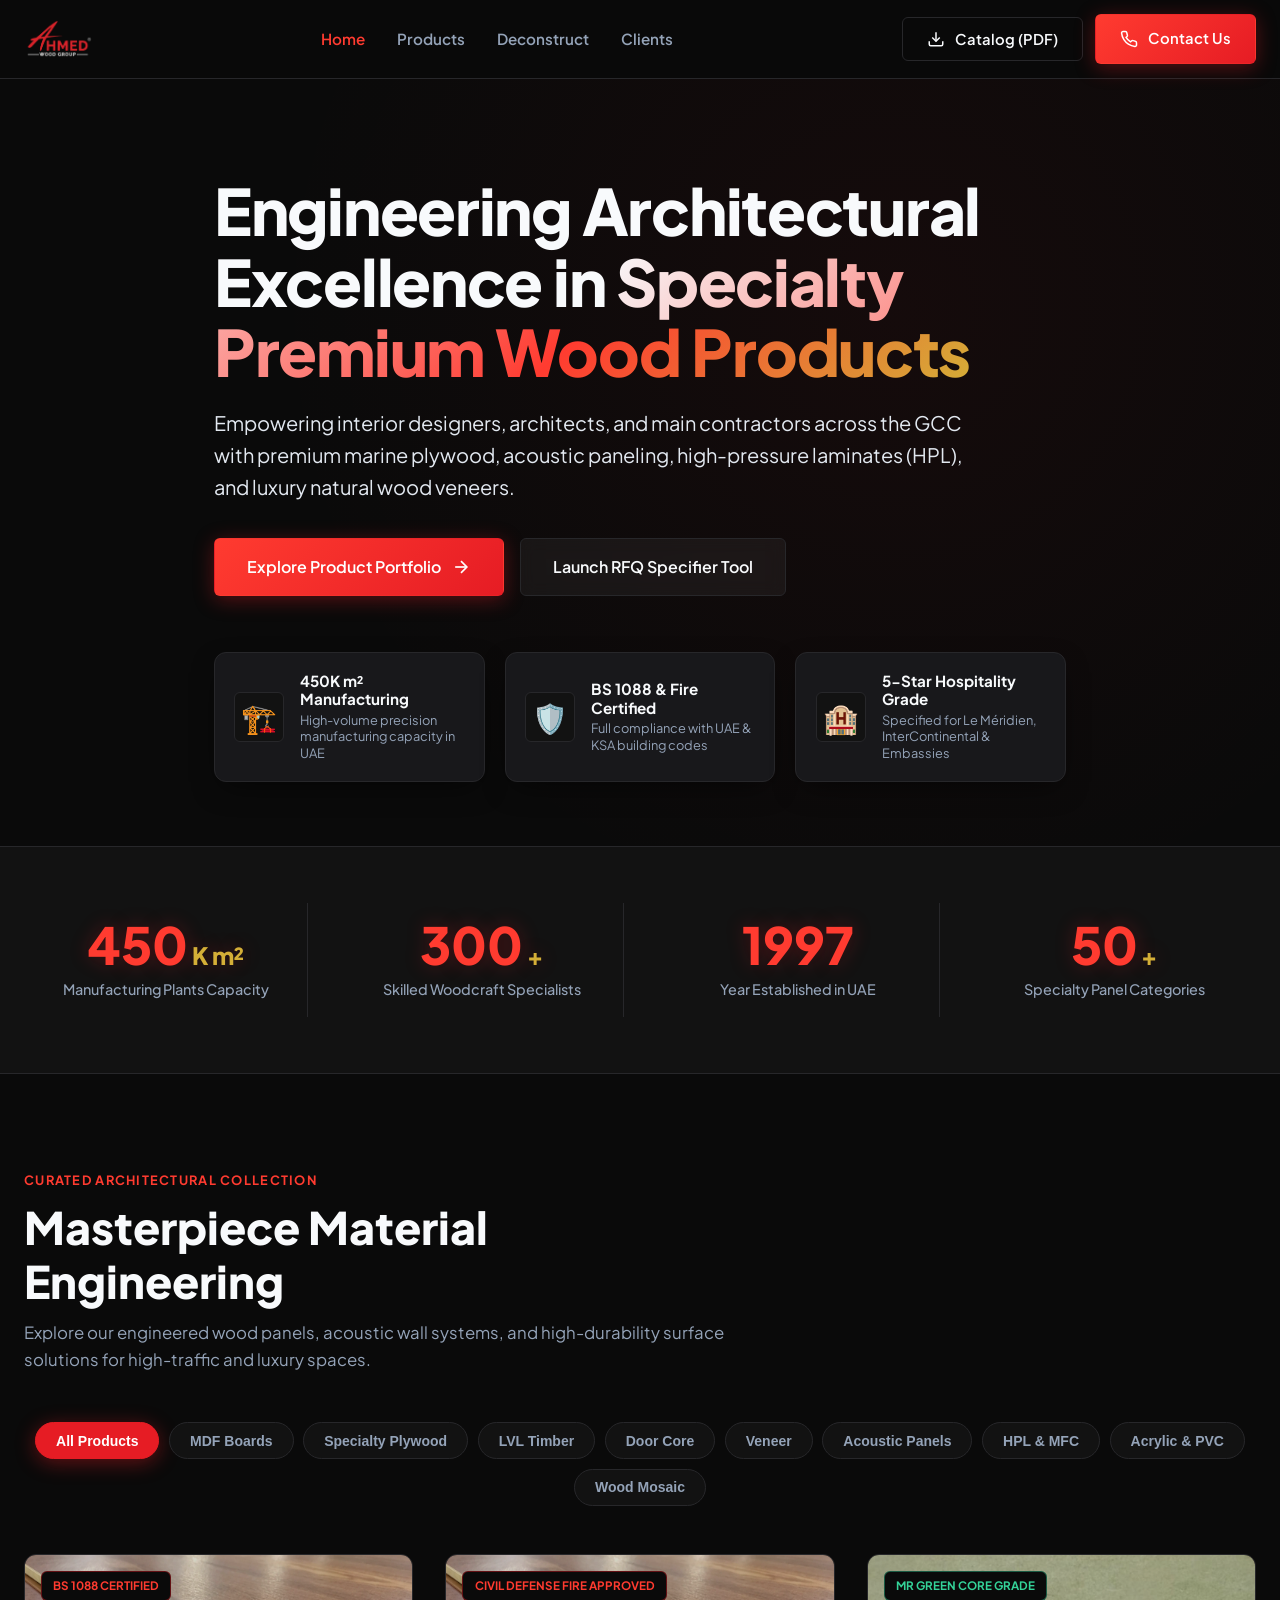
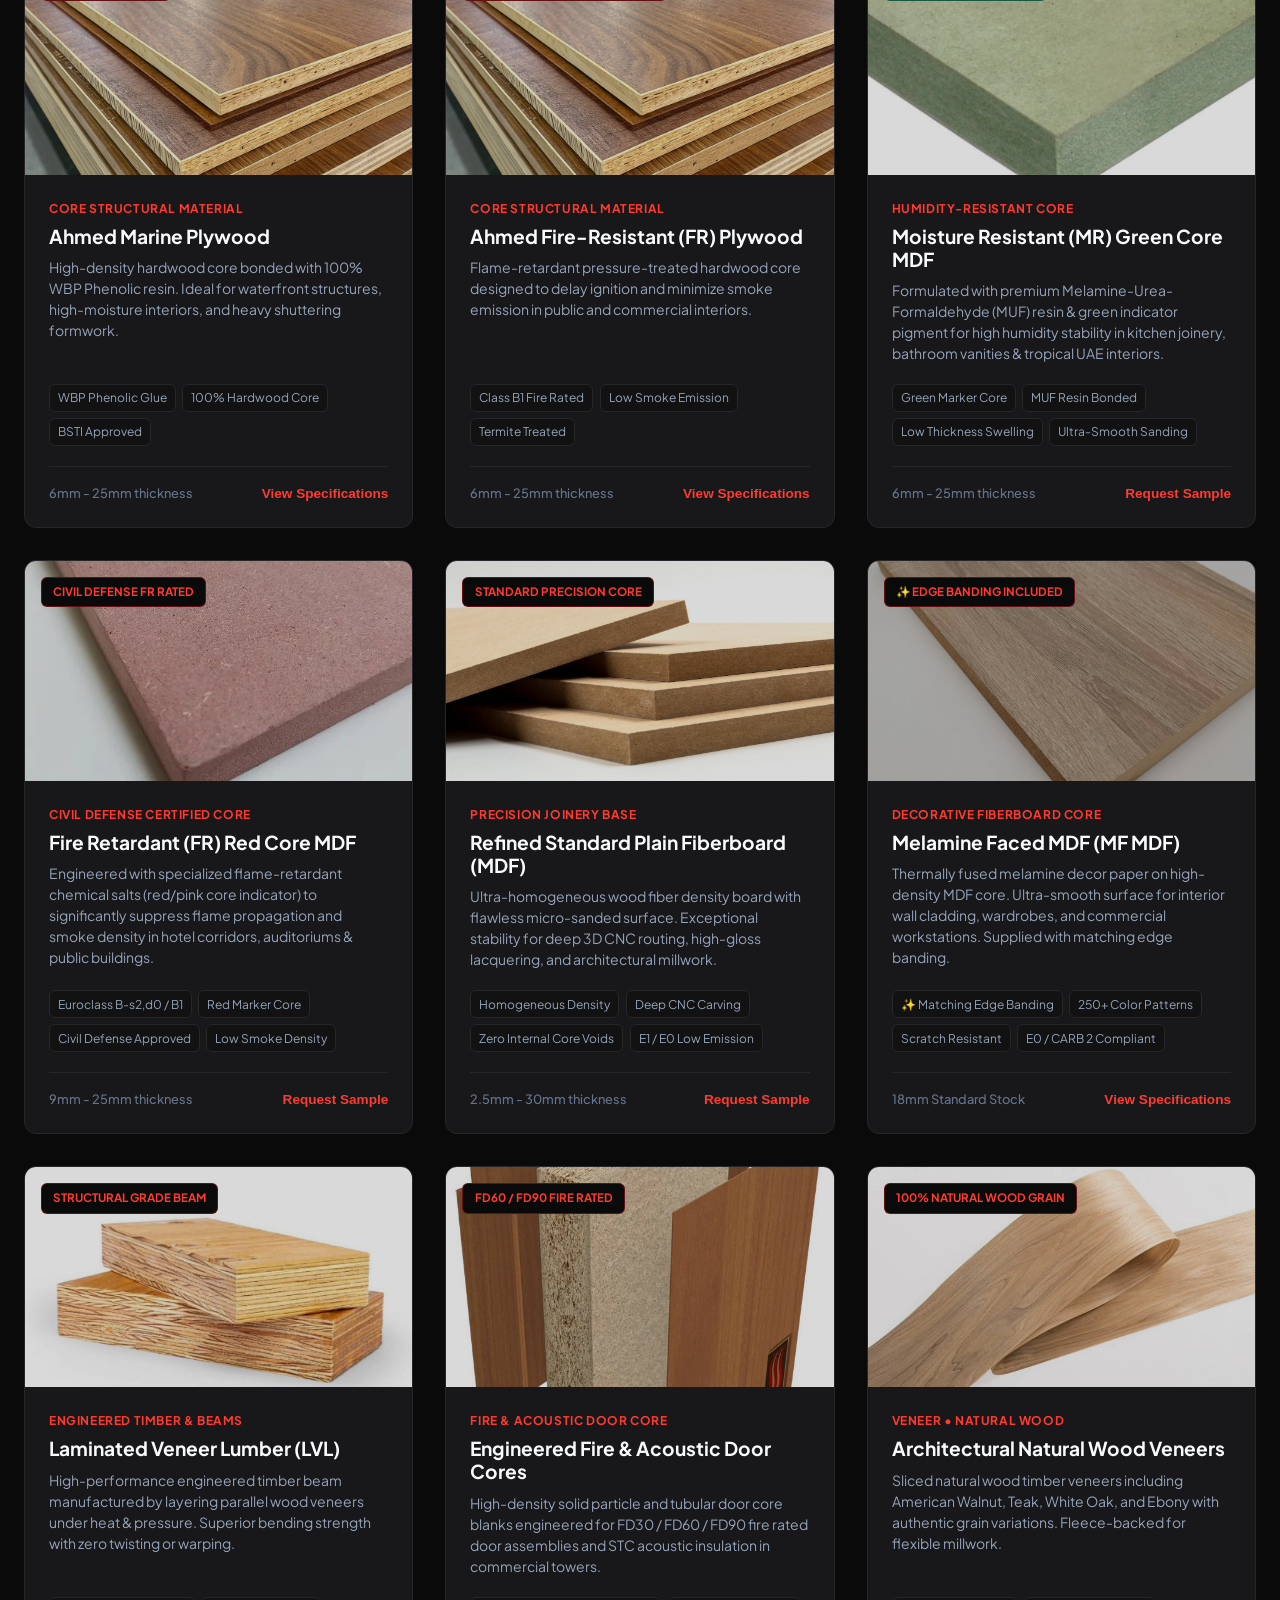
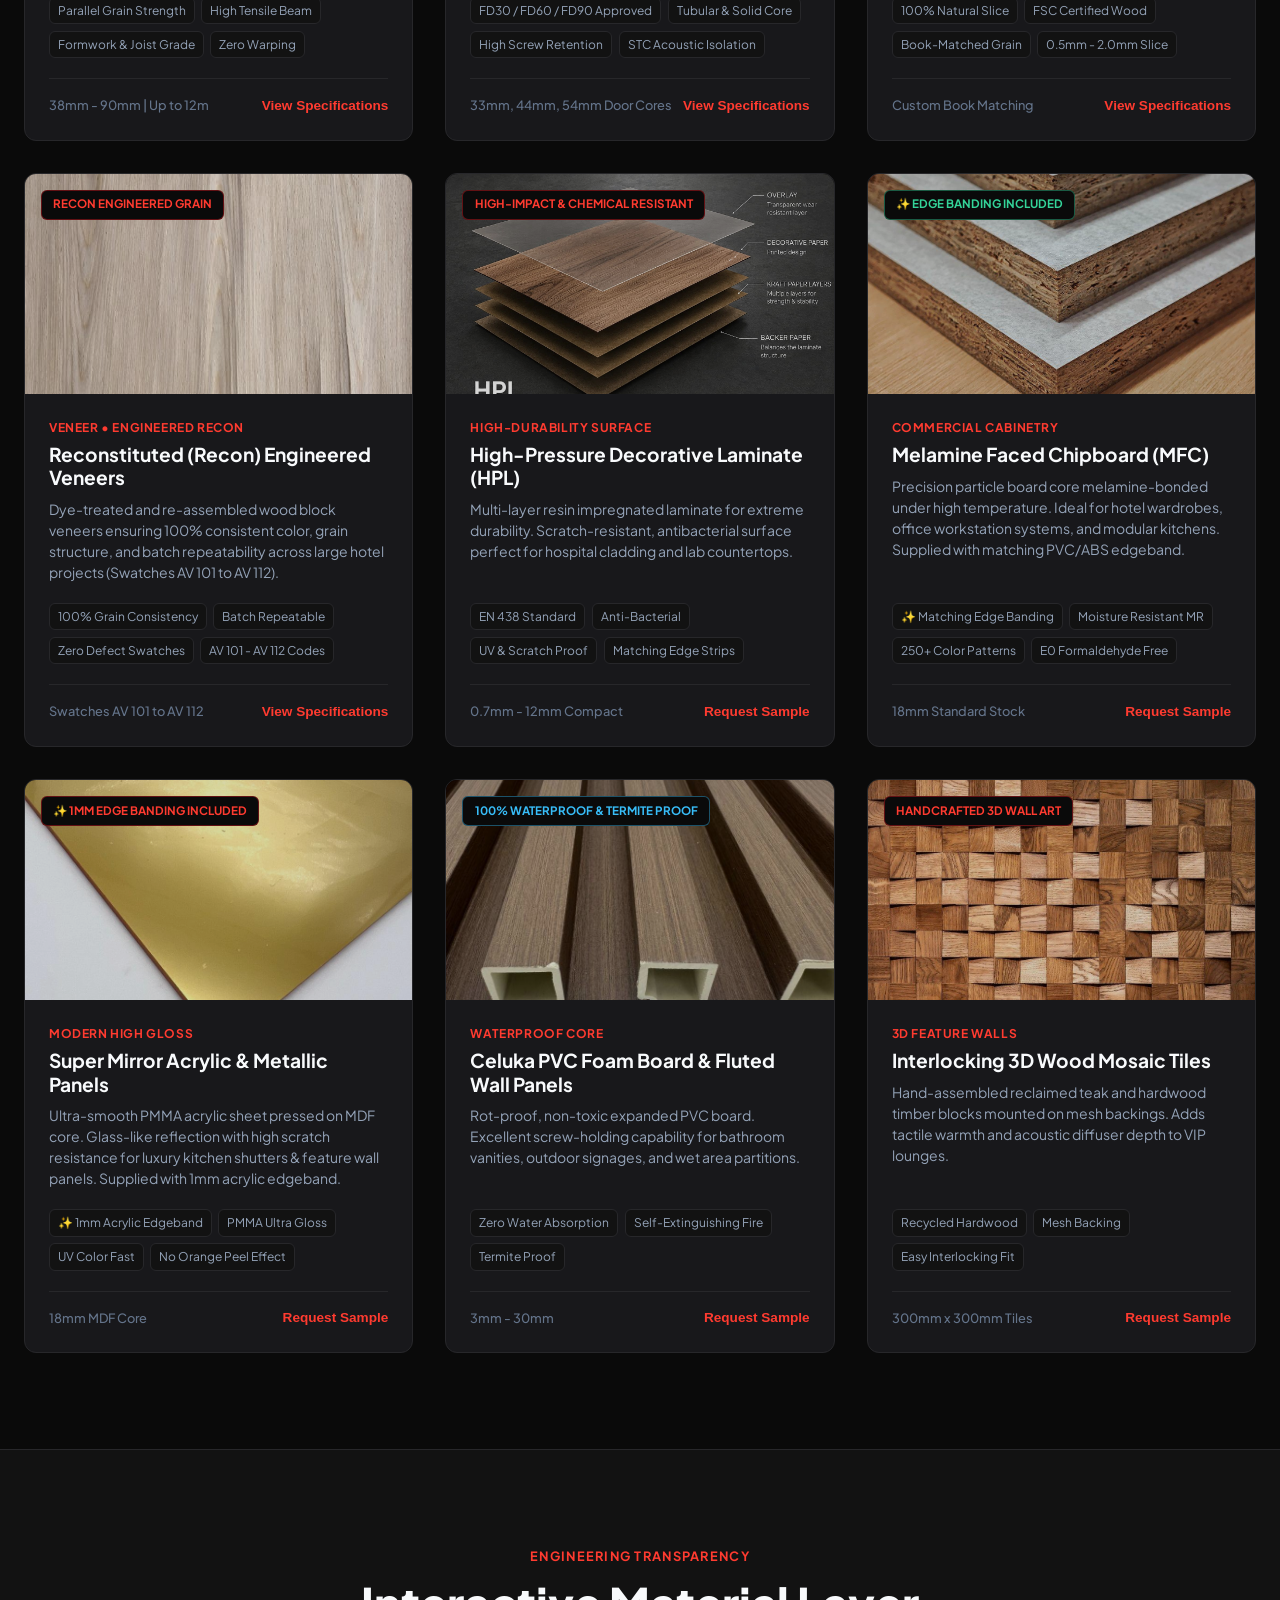
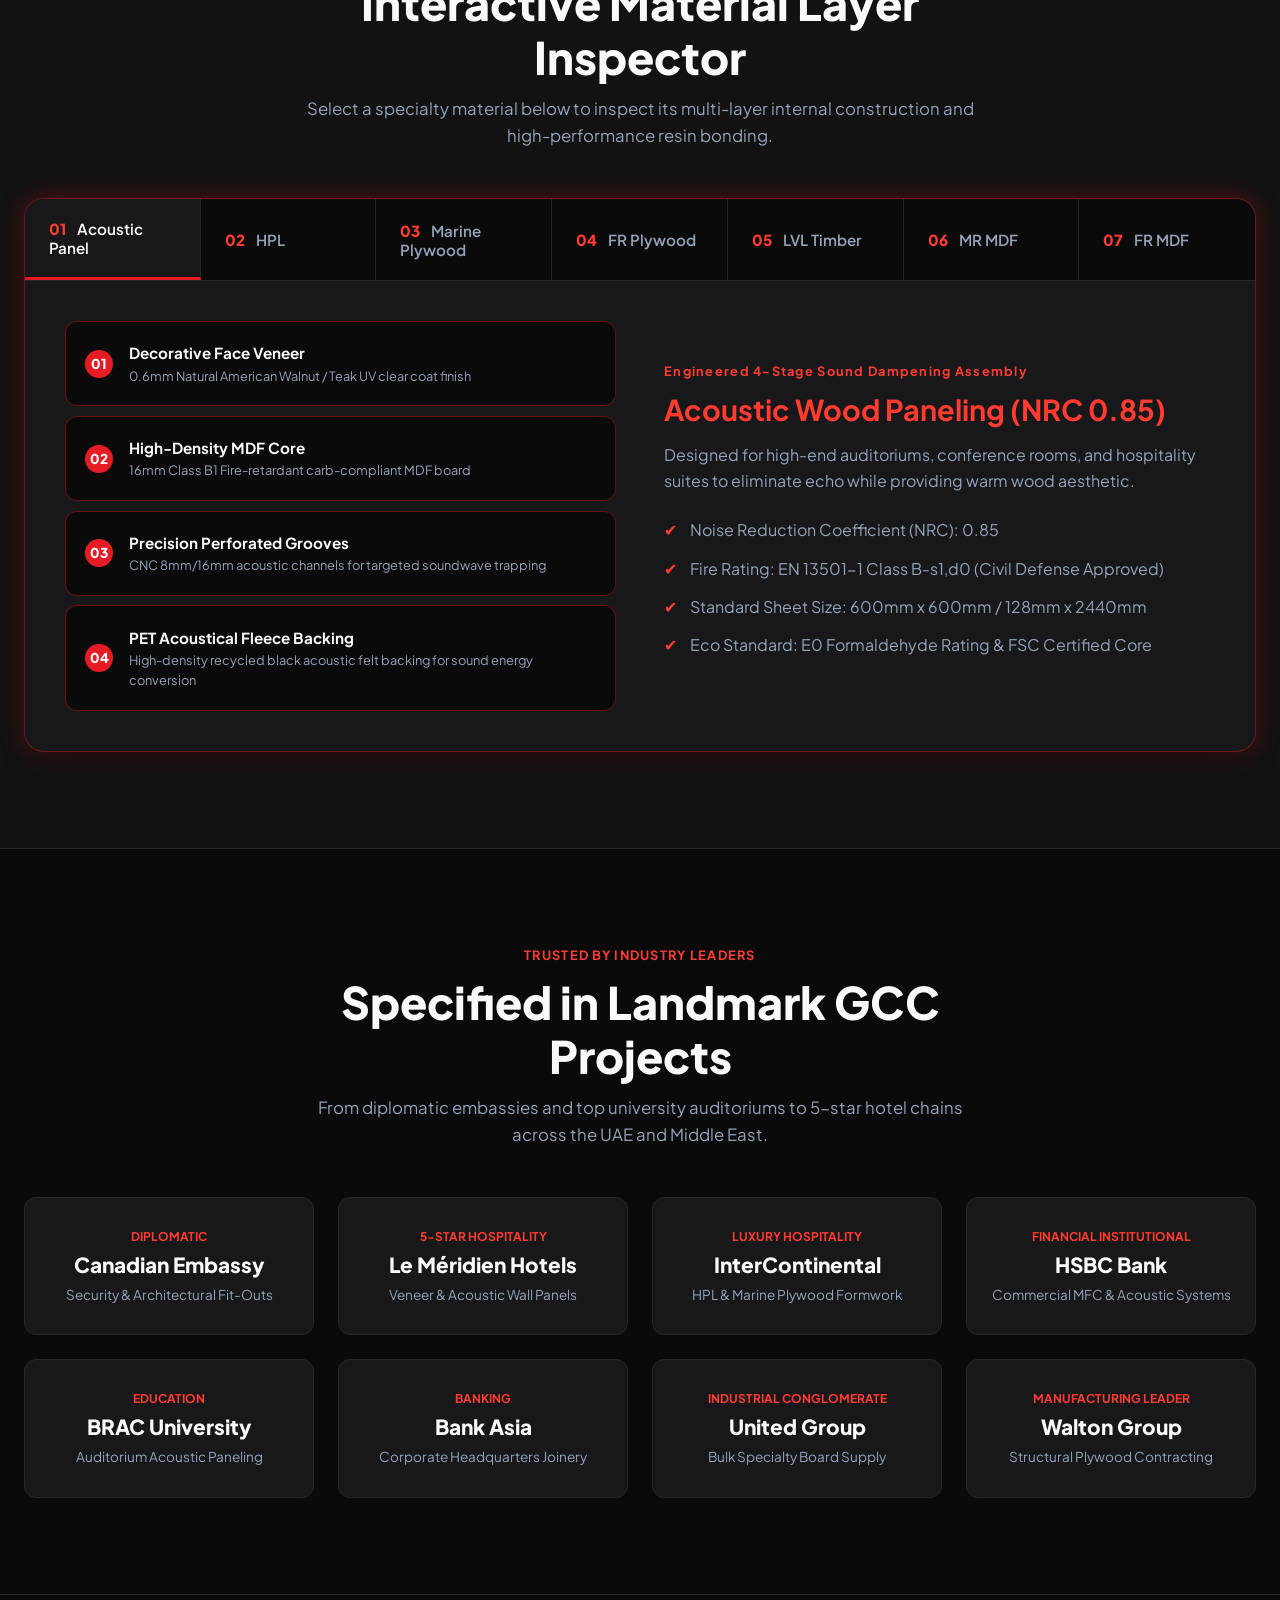
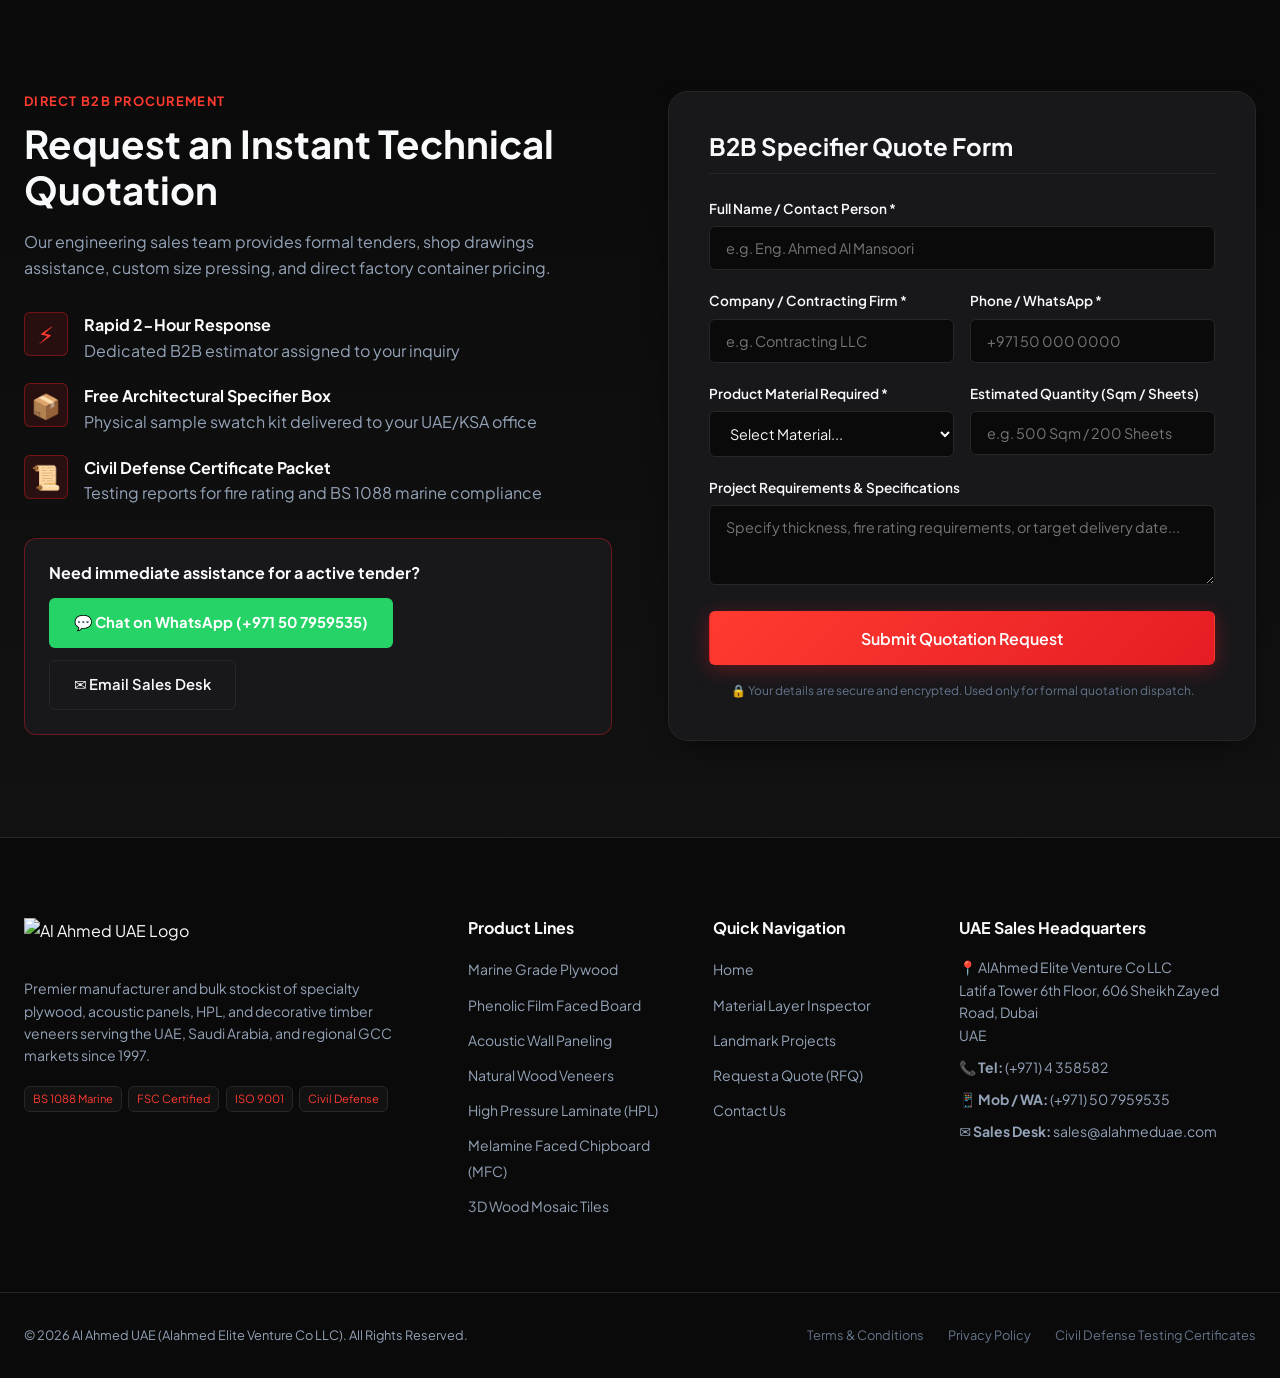
==== commit bb8ca485: "Update index.html" ====
--- a/index.html
+++ b/index.html
@@ -36,7 +36,7 @@
   <header class="site-header" id="siteHeader">
     <div class="container header-container">
       <a href="#" class="brand-logo" aria-label="Al Ahmed UAE Home">
-        <img src="assets/images/alahmed-logo-.png" alt="Al Ahmed UAE Logo" class="logo-img">
+        <img src="alahmed-logo-.png" alt="Al Ahmed UAE Logo" class="logo-img">
       </a>
 
       <nav class="main-nav">
@@ -945,4 +945,4 @@
   <script src="app.js"></script>
 </body>
 
-</html>+</html>
--- a/styles.css
+++ b/styles.css
@@ -1,37 +1,41 @@
 /* ==========================================================================
-   AL AHMED UAE - LUXURY ARCHITECTURAL DESIGN SYSTEM & STYLESHEET (LIGHT THEME)
+   AL AHMED UAE - LUXURY ARCHITECTURAL DESIGN SYSTEM & STYLESHEET (DARK THEME)
    ========================================================================== */
 
 :root {
-  /* Color Tokens - Light Theme */
-  --color-bg-dark: #f8f9fa;
-  /* Main background: clean off-white */
-  --color-bg-surface: #ffffff;
-  /* Elevated surface sections */
-  --color-bg-card: #ffffff;
-  /* Card background */
-  --color-bg-card-hover: #f1f3f5;
-  /* Card hover background */
-  --color-bg-glass: rgba(255, 255, 255, 0.85);
-  /* Frosted header/overlay */
-
-  /* Red Brand Colors */
-  --color-red-primary: #c01c1c;
-  --color-red-light: #ec1515;
-  --color-red-dark: #7b0909;
-  --color-red-glow: rgba(192, 28, 28, 0.15);
-
-  /* Typography Colors (Dark on Light) */
-  --color-text-main: #0F172A;
-  /* High-contrast slate text */
-  --color-text-muted: #475569;
-  /* Muted secondary text */
-  --color-text-dim: #64748B;
-  /* Dimmed footnote text */
-
-  /* Borders & Shadows */
-  --color-border: #E2E8F0;
-  --color-border-red: rgba(192, 28, 28, 0.25);
+  /* Color Tokens - Dark Theme */
+  --color-bg-dark: #0a0a0a;
+  /* Pure pitch dark main background */
+  --color-bg-surface: #121212;
+  /* Slightly raised dark section background */
+  --color-bg-card: #18181b;
+  /* Dark gray-black card background */
+  --color-bg-card-hover: #222226;
+  /* Elevated dark card hover state */
+  --color-bg-glass: rgba(10, 10, 10, 0.85);
+  /* Dark frosted acrylic header */
+
+  /* Primary Red Brand Colors */
+  --color-red-primary: #e61c24;
+  --color-red-light: #ff3b30;
+  --color-red-dark: #a30d13;
+  --color-red-glow: rgba(230, 28, 36, 0.25);
+
+  /* Secondary Accent Color (Luxury Brushed Gold) */
+  --color-gold-primary: #d4af37;
+  --color-gold-glow: rgba(212, 175, 55, 0.2);
+
+  /* Typography Colors (Light on Dark) */
+  --color-text-main: #f8fafc;
+  /* High-contrast crisp white/slate text */
+  --color-text-muted: #94a3b8;
+  /* Medium slate secondary text */
+  --color-text-dim: #64748b;
+  /* Muted footnote/meta text */
+
+  /* Dark Borders & Red-Glow Highlights */
+  --color-border: #27272a;
+  --color-border-red: rgba(230, 28, 36, 0.4);
 
   /* Typography */
   --font-serif: 'Cormorant Garamond', Georgia, serif;
@@ -44,9 +48,9 @@
   --radius-lg: 20px;
   --radius-full: 9999px;
 
-  /* Shadows & Effects */
-  --shadow-card: 0 10px 30px -10px rgba(15, 23, 42, 0.08);
-  --shadow-red-glow: 0 0 25px rgba(192, 28, 28, 0.2);
+  /* Dark Mode Shadows & Dynamic Neon Glows */
+  --shadow-card: 0 10px 30px -10px rgba(0, 0, 0, 0.7);
+  --shadow-red-glow: 0 0 25px rgba(230, 28, 36, 0.35);
   --transition-smooth: all 0.3s cubic-bezier(0.16, 1, 0.3, 1);
 }
 
@@ -87,14 +91,17 @@
 }
 
 .text-gradient {
-  background: linear-gradient(135deg, var(--color-text-main) 0%, var(--color-red-light) 50%, var(--color-red-primary) 100%);
+  background: linear-gradient(135deg, var(--color-text-main) 0%, var(--color-red-light) 60%, var(--color-gold-primary) 100%);
   -webkit-background-clip: text;
   -webkit-text-fill-color: transparent;
 }
 
-.red-accent,
+.red-accent {
+  color: var(--color-red-primary);
+}
+
 .gold-accent {
-  color: var(--color-red-primary);
+  color: var(--color-gold-primary);
 }
 
 p {
@@ -116,10 +123,9 @@
 }
 
 /* Badges & Pills */
-.badge-red,
-.badge-gold {
-  background: rgba(192, 28, 28, 0.08);
-  color: var(--color-red-primary);
+.badge-red {
+  background: rgba(230, 28, 36, 0.12);
+  color: var(--color-red-light);
   border: 1px solid var(--color-border-red);
   padding: 0.25rem 0.75rem;
   border-radius: var(--radius-full);
@@ -132,15 +138,30 @@
   gap: 0.5rem;
 }
 
+.badge-gold {
+  background: var(--color-gold-glow);
+  color: var(--color-gold-primary);
+  border: 1px solid rgba(212, 175, 55, 0.4);
+  padding: 0.25rem 0.75rem;
+  border-radius: var(--radius-full);
+  font-size: 0.75rem;
+  font-weight: 600;
+  letter-spacing: 0.05em;
+  text-transform: uppercase;
+  display: inline-flex;
+  align-items: center;
+  gap: 0.5rem;
+}
+
 .pill-badge {
-  background: #FFFFFF;
+  background: var(--color-bg-card);
   border: 1px solid var(--color-border);
   color: var(--color-text-main);
   padding: 0.35rem 0.9rem;
   border-radius: var(--radius-full);
   font-size: 0.825rem;
   font-weight: 500;
-  box-shadow: 0 2px 8px rgba(0, 0, 0, 0.04);
+  box-shadow: 0 4px 12px rgba(0, 0, 0, 0.5);
   display: inline-flex;
   align-items: center;
   gap: 0.5rem;
@@ -190,17 +211,26 @@
   font-size: 1rem;
 }
 
-.btn-red,
-.btn-gold {
+.btn-red {
   background: linear-gradient(135deg, var(--color-red-light) 0%, var(--color-red-primary) 100%);
   color: #FFFFFF;
-  box-shadow: 0 4px 15px rgba(192, 28, 28, 0.25);
-}
-
-.btn-red:hover,
+  box-shadow: 0 4px 20px rgba(230, 28, 36, 0.35);
+}
+
+.btn-red:hover {
+  transform: translateY(-2px);
+  box-shadow: 0 8px 30px rgba(230, 28, 36, 0.55);
+}
+
+.btn-gold {
+  background: linear-gradient(135deg, #e6c667 0%, var(--color-gold-primary) 100%);
+  color: #0A0A0A;
+  box-shadow: 0 4px 20px rgba(212, 175, 55, 0.3);
+}
+
 .btn-gold:hover {
   transform: translateY(-2px);
-  box-shadow: 0 8px 25px rgba(192, 28, 28, 0.35);
+  box-shadow: 0 8px 30px rgba(212, 175, 55, 0.45);
 }
 
 .btn-outline {
@@ -211,19 +241,19 @@
 
 .btn-outline:hover {
   border-color: var(--color-red-primary);
-  color: var(--color-red-primary);
-  background: rgba(192, 28, 28, 0.04);
+  color: var(--color-red-light);
+  background: rgba(230, 28, 36, 0.08);
 }
 
 .btn-glass {
-  background: #FFFFFF;
+  background: rgba(255, 255, 255, 0.05);
   border: 1px solid var(--color-border);
   color: var(--color-text-main);
-  box-shadow: 0 2px 10px rgba(0, 0, 0, 0.05);
+  backdrop-filter: blur(8px);
 }
 
 .btn-glass:hover {
-  background: #F1F5F9;
+  background: rgba(255, 255, 255, 0.1);
   border-color: var(--color-border-red);
 }
 
@@ -235,7 +265,7 @@
 
 .btn-whatsapp:hover {
   background: #20BA5A;
-  box-shadow: 0 4px 20px rgba(37, 211, 102, 0.3);
+  box-shadow: 0 4px 20px rgba(37, 211, 102, 0.4);
 }
 
 .btn-block {
@@ -244,7 +274,7 @@
 
 /* Announcement Bar */
 .announcement-bar {
-  background: #FFFFFF;
+  background: var(--color-bg-dark);
   border-bottom: 1px solid var(--color-border);
   font-size: 0.8rem;
   padding: 0.5rem 0;
@@ -271,7 +301,7 @@
 
 .phone-link:hover,
 .whatsapp-link:hover {
-  color: var(--color-red-primary);
+  color: var(--color-red-light);
 }
 
 /* Header */
@@ -317,7 +347,7 @@
 
 .nav-link:hover,
 .nav-link.active {
-  color: var(--color-red-primary);
+  color: var(--color-red-light);
 }
 
 .header-actions {
@@ -350,6 +380,7 @@
   align-items: center;
   padding: 6rem 0 4rem;
   overflow: hidden;
+  background-color: var(--color-bg-dark);
 }
 
 .hero-bg-video {
@@ -363,24 +394,27 @@
   z-index: 0;
   transform: translate(-50%, -50%);
   object-fit: cover;
-}
-
+  opacity: 0.6;
+}
+
+/* Hero Background Video Overlay - Lightened to reveal video */
 .hero-bg-overlay {
   position: absolute;
   inset: 0;
-  /* Reduced overlay darkness (alpha values lowered to 0.10 and 0.25) */
-  background: radial-gradient(circle at 70% 30%, rgba(192, 28, 28, 0.03) 0%, transparent 60%),
-    linear-gradient(to bottom, rgba(15, 23, 42, 0.10) 0%, rgba(15, 23, 42, 0.25) 100%);
+  background: radial-gradient(circle at 70% 30%, rgba(230, 28, 36, 0.05) 0%, transparent 60%),
+    linear-gradient(to bottom, rgba(10, 10, 10, 0.3) 0%, rgba(10, 10, 10, 0.65) 100%);
   z-index: 1;
 }
+
 
 .hero-bg-image {
   position: absolute;
   inset: 0;
   background-size: cover;
   background-position: center;
-  opacity: 0.8;
-  filter: saturate(0.9) brightness(1.0);
+  opacity: 0.15;
+  /* Reduced so video shows through clearly */
+  filter: saturate(0.8) brightness(0.7);
   z-index: 0;
   transform: scale(1.05);
   animation: heroZoom 25s infinite alternate ease-in-out;
@@ -416,14 +450,11 @@
 }
 
 .hero-subtitle {
-  color: #FFFFFF;
-  /* Makes text bright white */
+  color: #E2E8F0;
   font-size: clamp(1.05rem, 1.8vw, 1.25rem);
   margin-bottom: 2.2rem;
   max-width: 780px;
   line-height: 1.6;
-  text-shadow: 0 2px 4px rgba(0, 0, 0, 0.4);
-  /* Optional: Adds subtle shadow for extra legibility over video */
 }
 
 .hero-cta-group {
@@ -440,11 +471,11 @@
 }
 
 .feature-card {
-  background: #FFFFFF;
+  background: var(--color-bg-card);
   border: 1px solid var(--color-border);
   padding: 1.2rem;
   border-radius: var(--radius-md);
-  box-shadow: 0 4px 15px rgba(0, 0, 0, 0.03);
+  box-shadow: var(--shadow-card);
   display: flex;
   align-items: center;
   gap: 1rem;
@@ -454,12 +485,13 @@
 .feature-card:hover {
   border-color: var(--color-border-red);
   transform: translateY(-4px);
-  box-shadow: var(--shadow-card);
+  box-shadow: var(--shadow-red-glow);
 }
 
 .card-icon {
   font-size: 1.8rem;
-  background: var(--color-bg-dark);
+  background: var(--color-bg-surface);
+  color: var(--color-red-light);
   width: 50px;
   height: 50px;
   display: flex;
@@ -467,6 +499,7 @@
   justify-content: center;
   border-radius: var(--radius-sm);
   flex-shrink: 0;
+  border: 1px solid var(--color-border);
 }
 
 .card-info h4 {
@@ -510,15 +543,16 @@
 .stat-number {
   font-size: clamp(2.5rem, 4vw, 3.5rem);
   font-weight: 800;
-  color: var(--color-red-primary);
+  color: var(--color-red-light);
   line-height: 1;
   margin-bottom: 0.5rem;
   font-family: var(--font-sans);
+  text-shadow: 0 0 20px rgba(230, 28, 36, 0.3);
 }
 
 .stat-number .unit {
   font-size: 1.5rem;
-  color: var(--color-red-primary);
+  color: var(--color-gold-primary);
   margin-left: 0.2rem;
 }
 
@@ -541,7 +575,7 @@
 }
 
 .section-tag {
-  color: var(--color-red-primary);
+  color: var(--color-red-light);
   font-size: 0.8rem;
   font-weight: 700;
   letter-spacing: 0.1em;
@@ -564,6 +598,7 @@
 /* Products Section */
 .products-section {
   padding: 6rem 0;
+  background-color: var(--color-bg-dark);
 }
 
 .filter-bar {
@@ -591,7 +626,7 @@
   background: var(--color-red-primary);
   color: #FFFFFF;
   border-color: var(--color-red-primary);
-  box-shadow: 0 4px 15px rgba(192, 28, 28, 0.2);
+  box-shadow: 0 4px 20px rgba(230, 28, 36, 0.4);
 }
 
 .products-grid {
@@ -613,13 +648,13 @@
 .product-card:hover {
   transform: translateY(-6px);
   border-color: var(--color-border-red);
-  box-shadow: var(--shadow-card);
+  box-shadow: var(--shadow-card), var(--shadow-red-glow);
 }
 
 .card-media {
   position: relative;
   height: 220px;
-  background-color: var(--color-bg-dark);
+  background-color: #000000;
   overflow: hidden;
 }
 
@@ -628,10 +663,12 @@
   height: 100%;
   object-fit: cover;
   transition: transform 0.6s ease;
+  opacity: 0.85;
 }
 
 .product-card:hover .card-media img {
   transform: scale(1.08);
+  opacity: 1;
 }
 
 .card-badge {
@@ -646,32 +683,34 @@
   text-transform: uppercase;
 }
 
-.card-badge.red,
+.card-badge.red {
+  background: var(--color-bg-dark);
+  color: var(--color-red-light);
+  border: 1px solid var(--color-border-red);
+}
+
 .card-badge.gold {
-  background: #FFFFFF;
-  color: var(--color-red-primary);
-  border: 1px solid var(--color-border-red);
-  box-shadow: 0 2px 8px rgba(0, 0, 0, 0.08);
+  background: var(--color-bg-dark);
+  color: var(--color-gold-primary);
+  border: 1px solid rgba(212, 175, 55, 0.4);
 }
 
 .card-badge.blue {
-  background: #FFFFFF;
-  color: #0284C7;
-  border: 1px solid rgba(2, 132, 199, 0.3);
-  box-shadow: 0 2px 8px rgba(0, 0, 0, 0.08);
+  background: var(--color-bg-dark);
+  color: #38bdf8;
+  border: 1px solid rgba(56, 189, 248, 0.4);
 }
 
 .card-badge.green {
-  background: #FFFFFF;
-  color: #059669;
-  border: 1px solid rgba(5, 150, 105, 0.3);
-  box-shadow: 0 2px 8px rgba(0, 0, 0, 0.08);
+  background: var(--color-bg-dark);
+  color: #34d399;
+  border: 1px solid rgba(52, 211, 153, 0.4);
 }
 
 .media-overlay {
   position: absolute;
   inset: 0;
-  background: rgba(255, 255, 255, 0.75);
+  background: rgba(10, 10, 10, 0.8);
   backdrop-filter: blur(4px);
   display: flex;
   align-items: center;
@@ -693,6 +732,7 @@
   font-weight: 700;
   font-size: 0.85rem;
   cursor: pointer;
+  box-shadow: 0 0 15px rgba(230, 28, 36, 0.4);
 }
 
 .card-body {
@@ -705,7 +745,7 @@
 .card-category {
   font-size: 0.75rem;
   font-weight: 700;
-  color: var(--color-red-primary);
+  color: var(--color-red-light);
   text-transform: uppercase;
   letter-spacing: 0.05em;
   margin-bottom: 0.4rem;
@@ -733,7 +773,7 @@
 }
 
 .spec-tags span {
-  background: var(--color-bg-dark);
+  background: var(--color-bg-surface);
   border: 1px solid var(--color-border);
   color: var(--color-text-muted);
   font-size: 0.75rem;
@@ -758,7 +798,7 @@
 .btn-sample-trigger {
   background: none;
   border: none;
-  color: var(--color-red-primary);
+  color: var(--color-red-light);
   font-size: 0.85rem;
   font-weight: 700;
   cursor: pointer;
@@ -766,7 +806,7 @@
 }
 
 .btn-sample-trigger:hover {
-  color: var(--color-red-dark);
+  color: #ffffff;
   text-decoration: underline;
 }
 
@@ -783,7 +823,7 @@
   border: 1px solid var(--color-border-red);
   border-radius: var(--radius-lg);
   overflow: hidden;
-  box-shadow: var(--shadow-card);
+  box-shadow: var(--shadow-card), var(--shadow-red-glow);
 }
 
 .inspector-nav {
@@ -812,7 +852,7 @@
 }
 
 .inspector-tab span {
-  color: var(--color-red-primary);
+  color: var(--color-red-light);
   font-weight: 800;
   margin-right: 0.5rem;
 }
@@ -879,7 +919,7 @@
 
 .layer-desc-text h3 {
   font-size: 1.8rem;
-  color: var(--color-red-primary);
+  color: var(--color-red-light);
   margin-bottom: 1rem;
 }
 
@@ -898,7 +938,7 @@
 
 .layer-spec-list li::before {
   content: "✔";
-  color: var(--color-red-primary);
+  color: var(--color-red-light);
   font-weight: 800;
 }
 
@@ -913,7 +953,7 @@
 
 .spec-section h3 {
   font-size: 1.1rem;
-  color: var(--color-red-primary);
+  color: var(--color-red-light);
   margin-bottom: 0.75rem;
   border-bottom: 2px solid var(--color-border);
   padding-bottom: 0.4rem;
@@ -964,7 +1004,7 @@
 
 .spec-feature-list li::before {
   content: "✔";
-  color: var(--color-red-primary);
+  color: var(--color-red-light);
   font-weight: bold;
 }
 
@@ -981,6 +1021,7 @@
 /* Clients Section */
 .clients-section {
   padding: 6rem 0;
+  background-color: var(--color-bg-dark);
 }
 
 .logo-cloud {
@@ -990,7 +1031,7 @@
 }
 
 .client-badge {
-  background: var(--color-bg-surface);
+  background: var(--color-bg-card);
   border: 1px solid var(--color-border);
   padding: 1.8rem 1.5rem;
   border-radius: var(--radius-md);
@@ -1002,6 +1043,7 @@
   border-color: var(--color-border-red);
   background: var(--color-bg-card-hover);
   transform: translateY(-4px);
+  box-shadow: var(--shadow-red-glow);
 }
 
 /* Client Logo Sizing & Uniform Layout */
@@ -1021,12 +1063,13 @@
   width: auto;
   height: auto;
   object-fit: contain;
-  filter: grayscale(20%) opacity(0.9);
+  /* Lightens logo graphics for display on dark background */
+  filter: brightness(0.9) contrast(1.2);
   transition: filter 0.3s ease, transform 0.3s ease;
 }
 
 .client-badge:hover .client-logo-img {
-  filter: grayscale(0%) opacity(1);
+  filter: brightness(1) contrast(1);
   transform: scale(1.05);
 }
 
@@ -1039,7 +1082,7 @@
 .client-category {
   font-size: 0.75rem;
   font-weight: 700;
-  color: var(--color-red-primary);
+  color: var(--color-red-light);
   text-transform: uppercase;
   display: block;
   margin-bottom: 0.4rem;
@@ -1092,7 +1135,8 @@
 
 .feat-icon {
   font-size: 1.5rem;
-  background: rgba(192, 28, 28, 0.08);
+  background: rgba(230, 28, 36, 0.12);
+  color: var(--color-red-light);
   width: 44px;
   height: 44px;
   border-radius: var(--radius-sm);
@@ -1100,6 +1144,7 @@
   align-items: center;
   justify-content: center;
   flex-shrink: 0;
+  border: 1px solid var(--color-border-red);
 }
 
 .direct-contact-box {
@@ -1175,7 +1220,7 @@
 textarea:focus {
   outline: none;
   border-color: var(--color-red-primary);
-  box-shadow: 0 0 10px rgba(192, 28, 28, 0.15);
+  box-shadow: 0 0 12px rgba(230, 28, 36, 0.3);
 }
 
 .form-note {
@@ -1187,7 +1232,7 @@
 
 /* Footer */
 .site-footer {
-  background: #FFFFFF;
+  background: var(--color-bg-dark);
   border-top: 1px solid var(--color-border);
   padding: 5rem 0 2rem;
 }
@@ -1212,12 +1257,12 @@
 }
 
 .cert-badges span {
-  background: var(--color-bg-dark);
+  background: var(--color-bg-surface);
   border: 1px solid var(--color-border);
   font-size: 0.7rem;
   padding: 0.2rem 0.5rem;
   border-radius: var(--radius-sm);
-  color: var(--color-red-primary);
+  color: var(--color-red-light);
 }
 
 .footer-col h4 {
@@ -1240,7 +1285,7 @@
 }
 
 .footer-col ul li a:hover {
-  color: var(--color-red-primary);
+  color: var(--color-red-light);
 }
 
 .contact-col p {
@@ -1264,14 +1309,14 @@
 }
 
 .footer-legal a:hover {
-  color: var(--color-red-primary);
+  color: var(--color-red-light);
 }
 
 /* Modal */
 .modal-backdrop {
   position: fixed;
   inset: 0;
-  background: rgba(15, 23, 42, 0.4);
+  background: rgba(0, 0, 0, 0.75);
   backdrop-filter: blur(8px);
   z-index: 1000;
   display: flex;
@@ -1313,6 +1358,10 @@
   line-height: 1;
 }
 
+.modal-close:hover {
+  color: var(--color-red-light);
+}
+
 .modal-header {
   margin-bottom: 1.8rem;
 }
@@ -1362,4 +1411,9 @@
   .announcement-right {
     display: none;
   }
-}+}
+
+/* Hide top announcement bar */
+.announcement-bar {
+  display: none !important;
+}
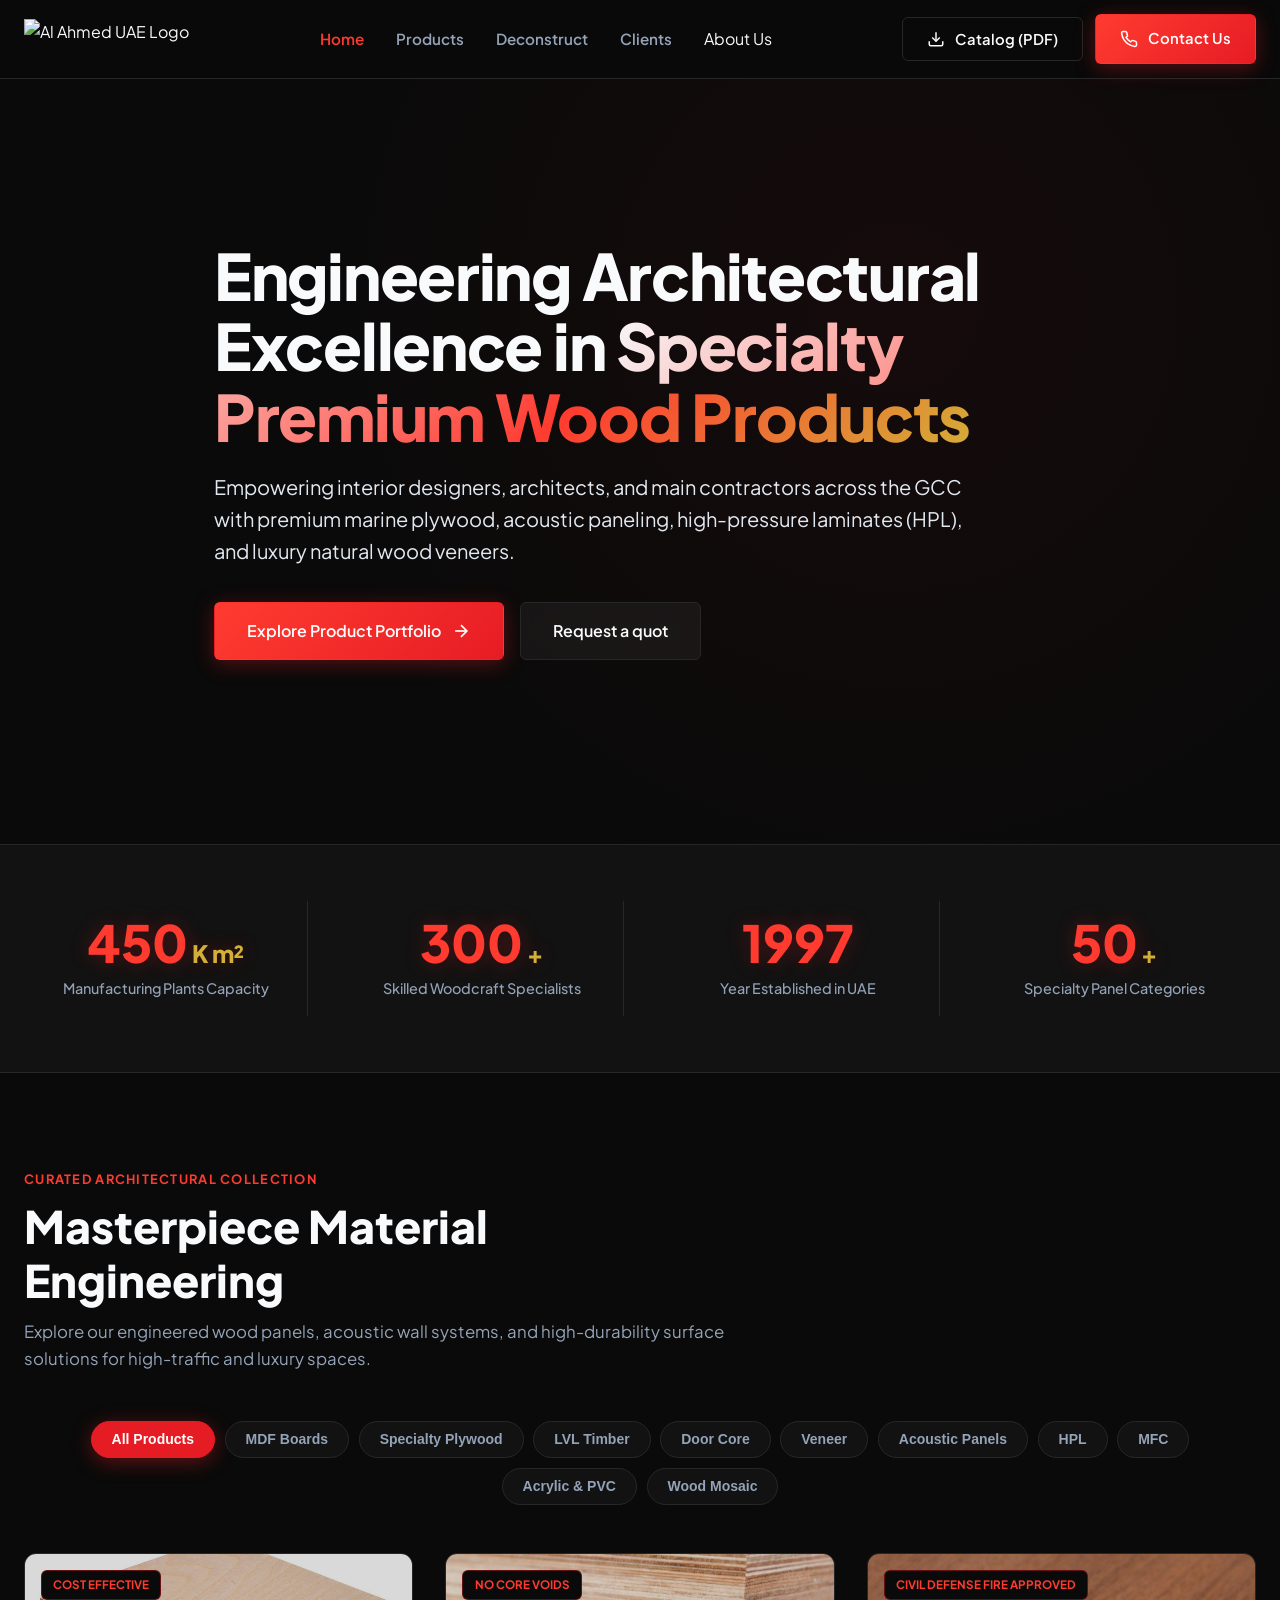
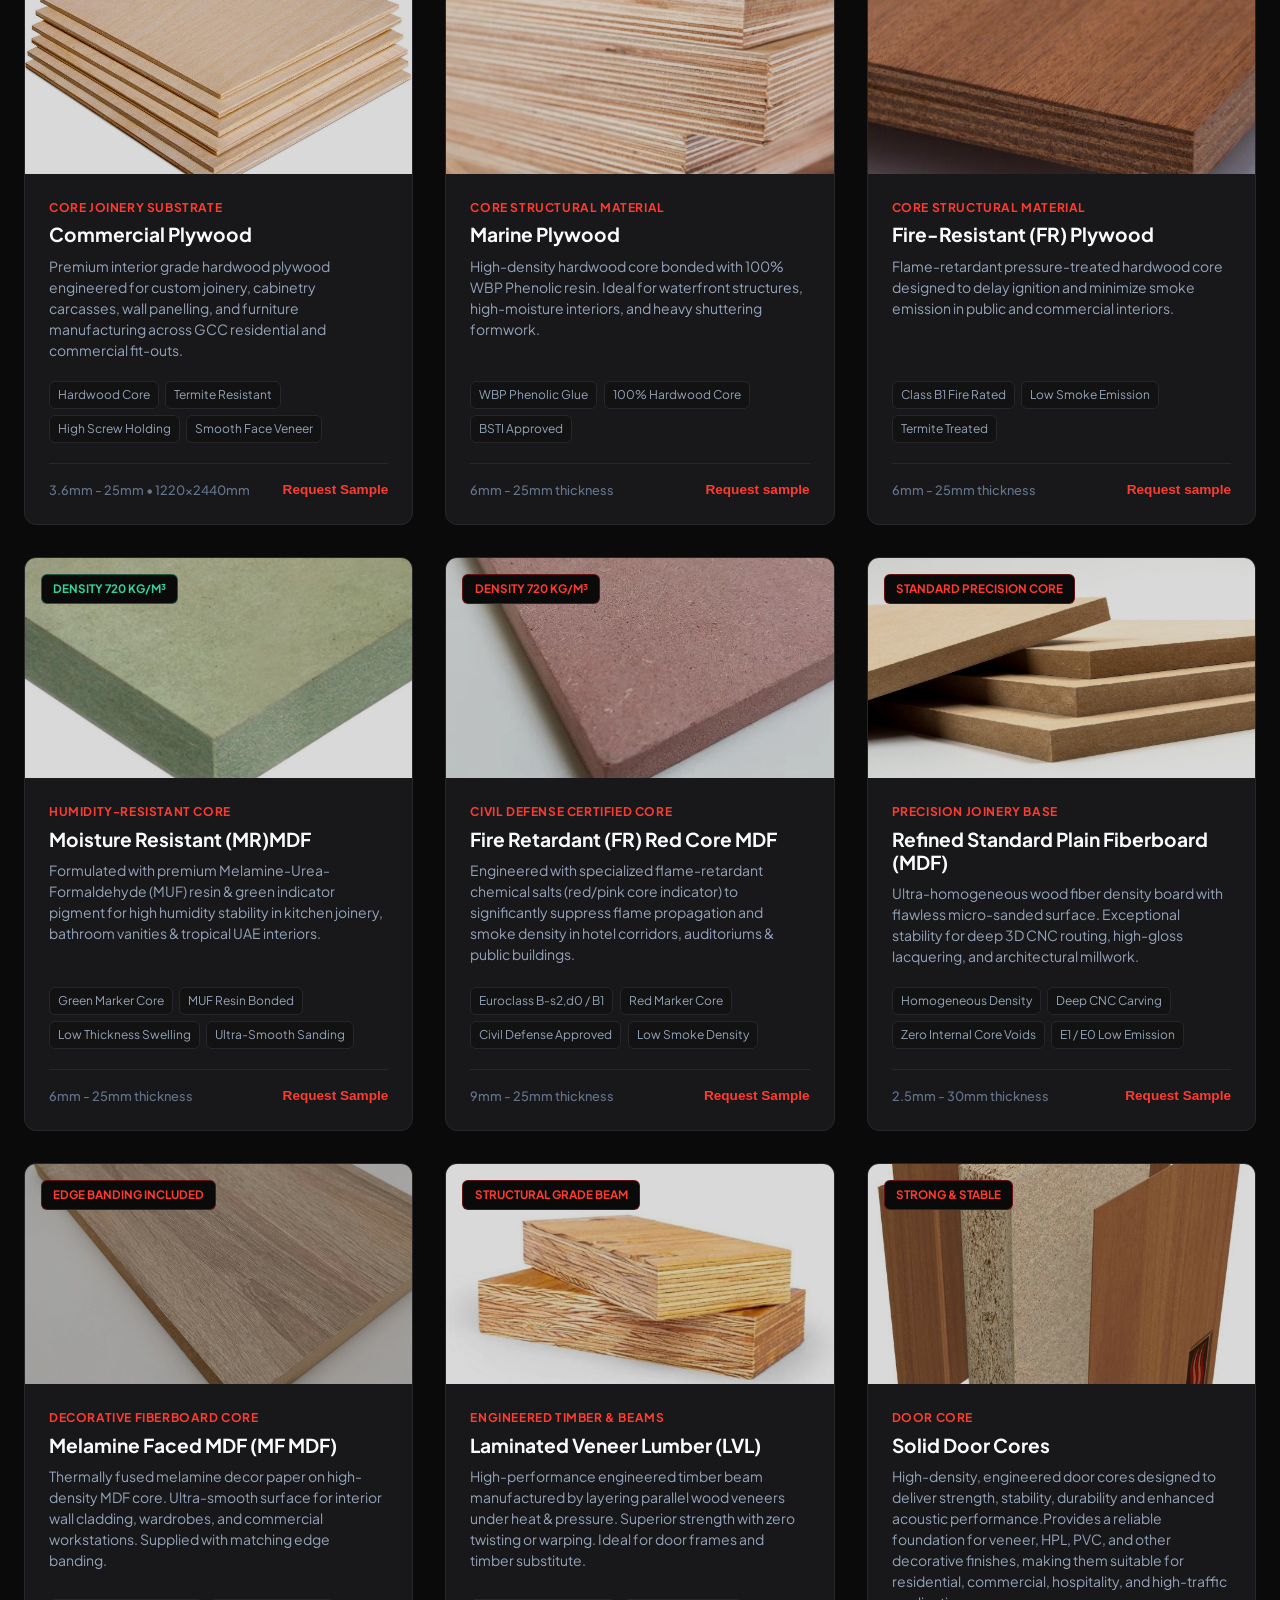
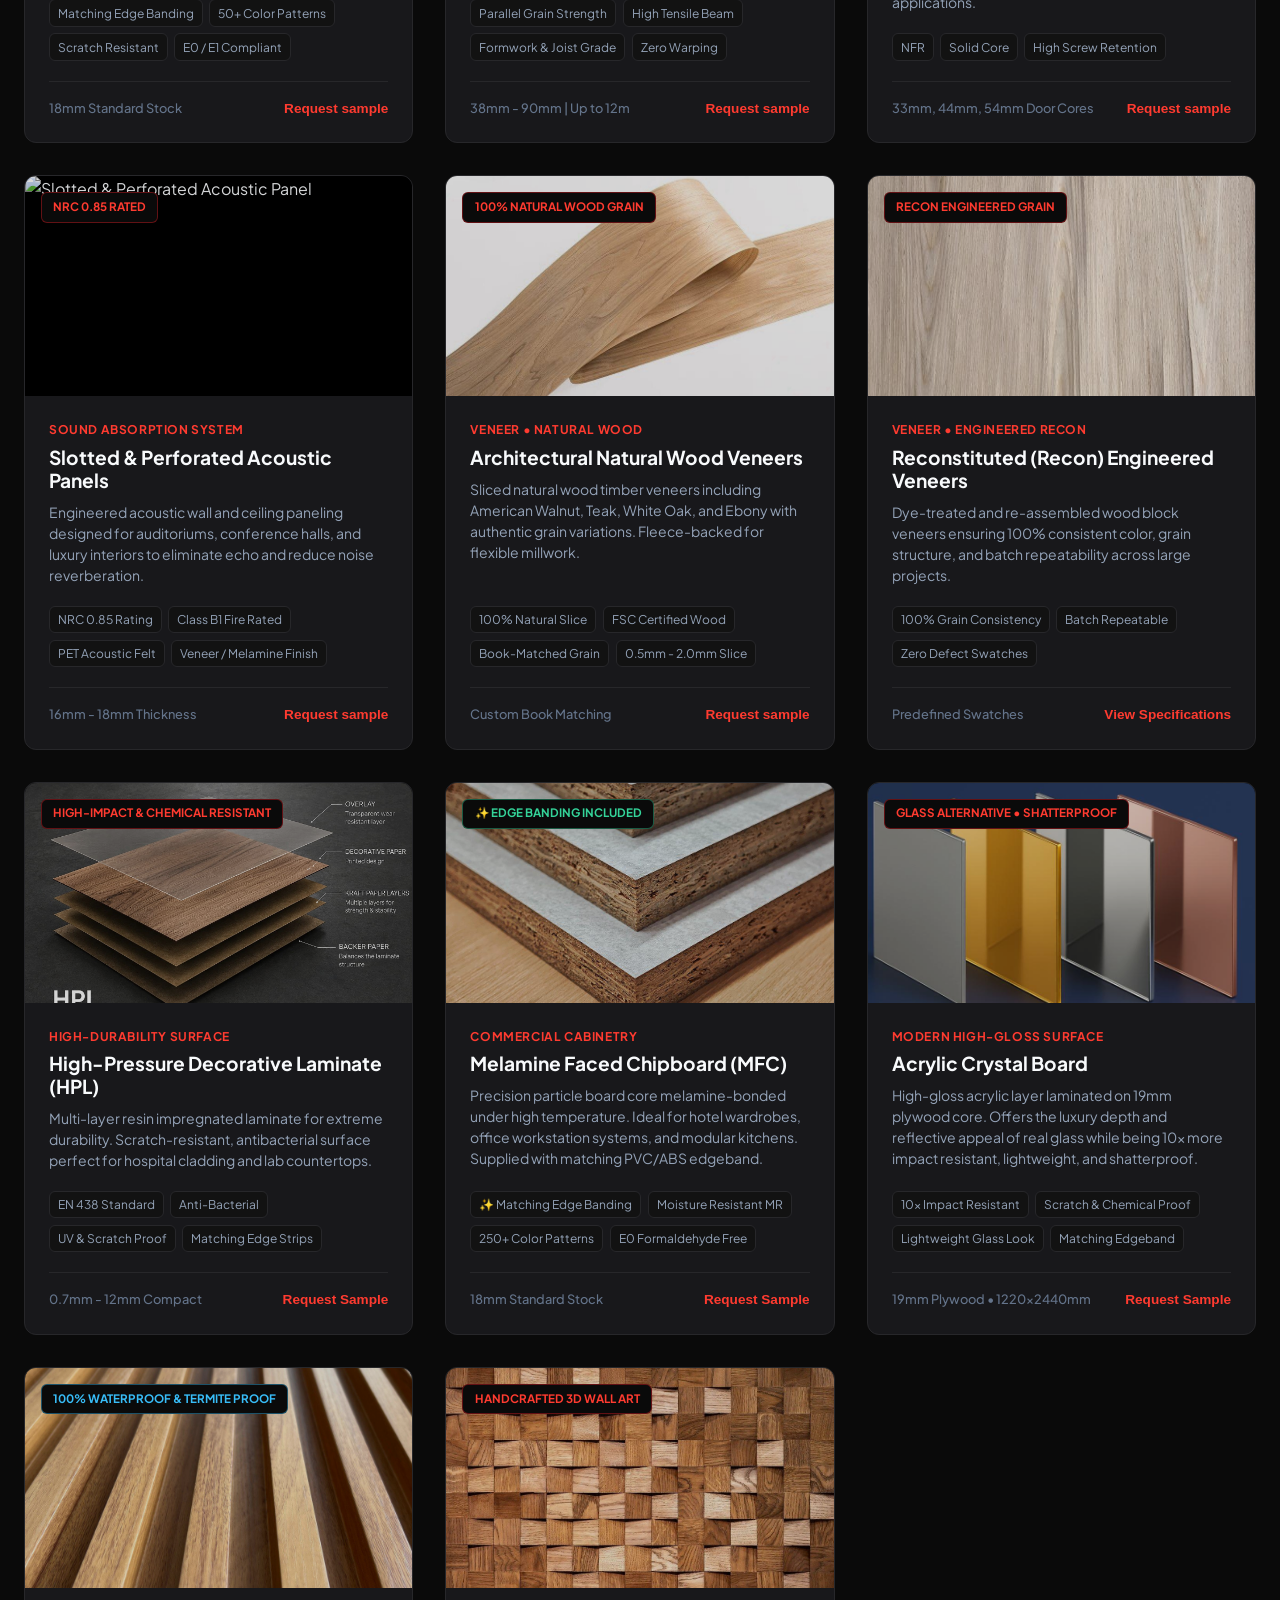
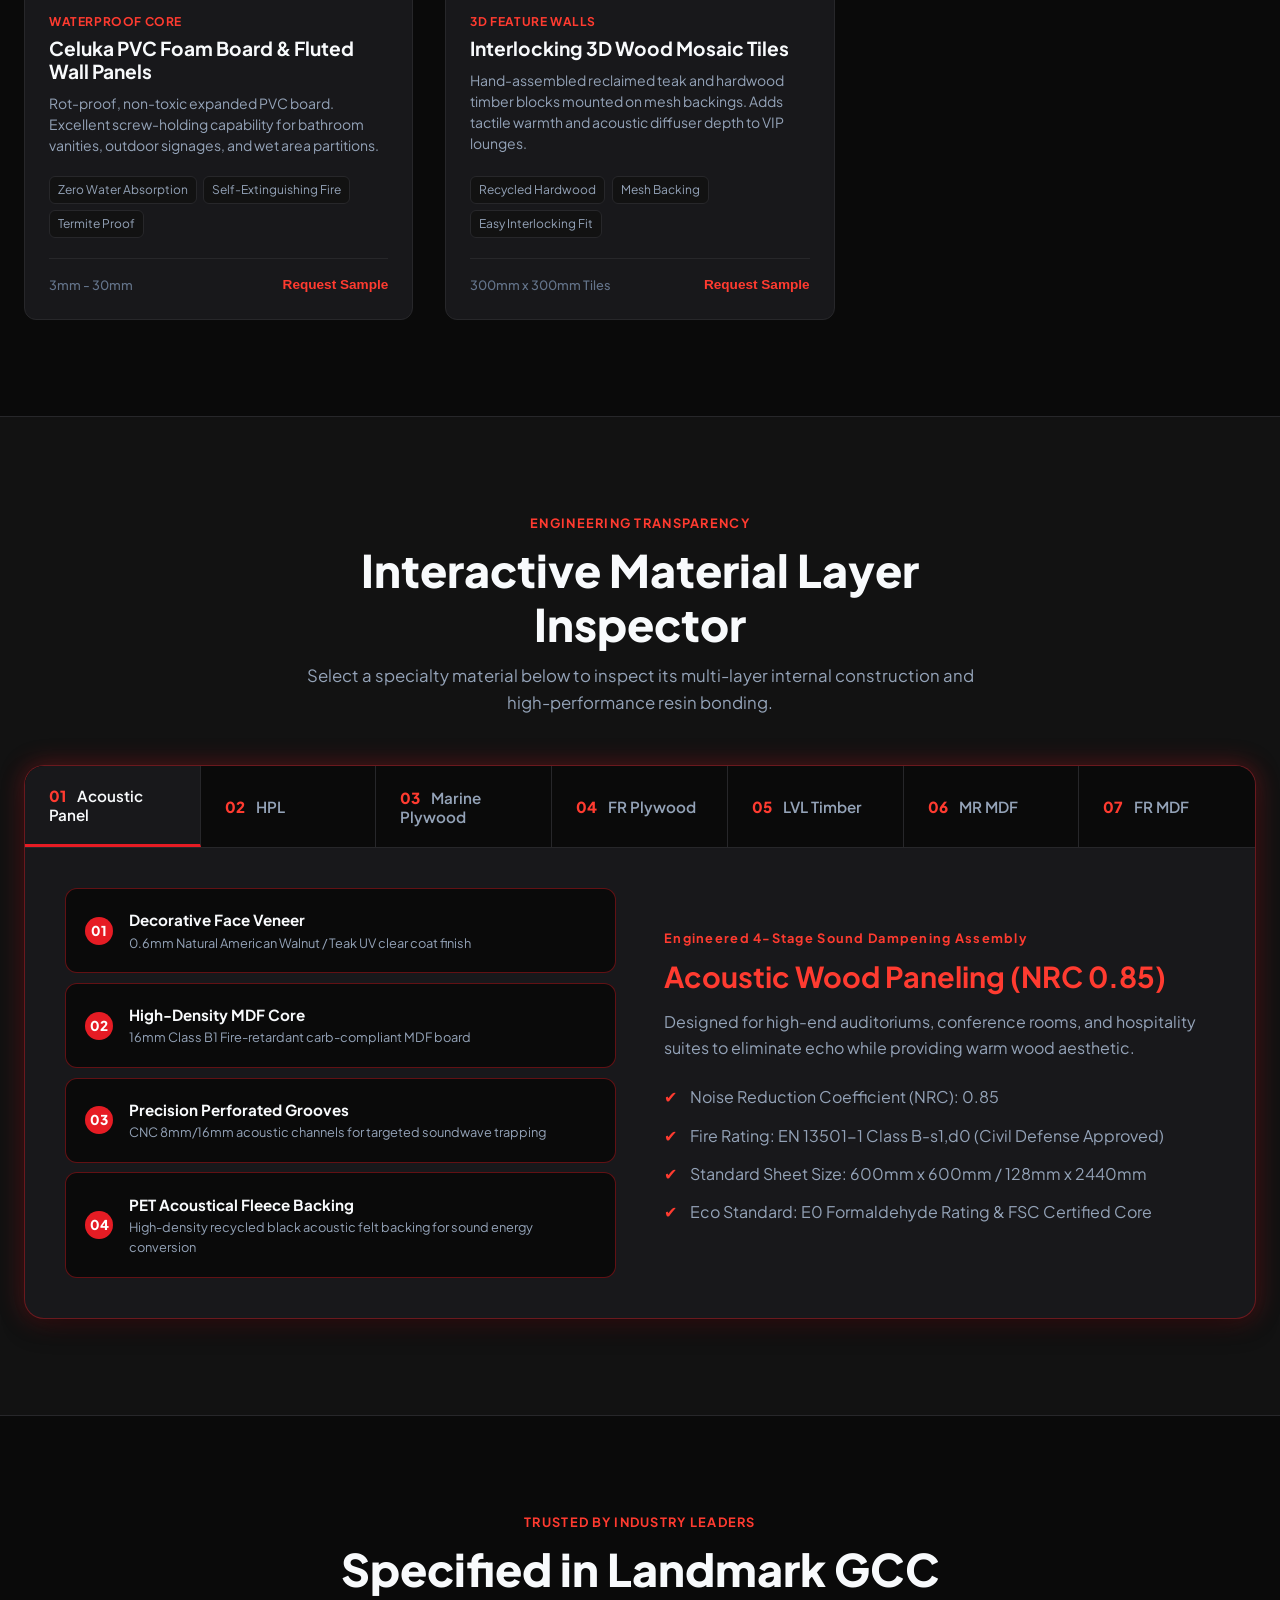
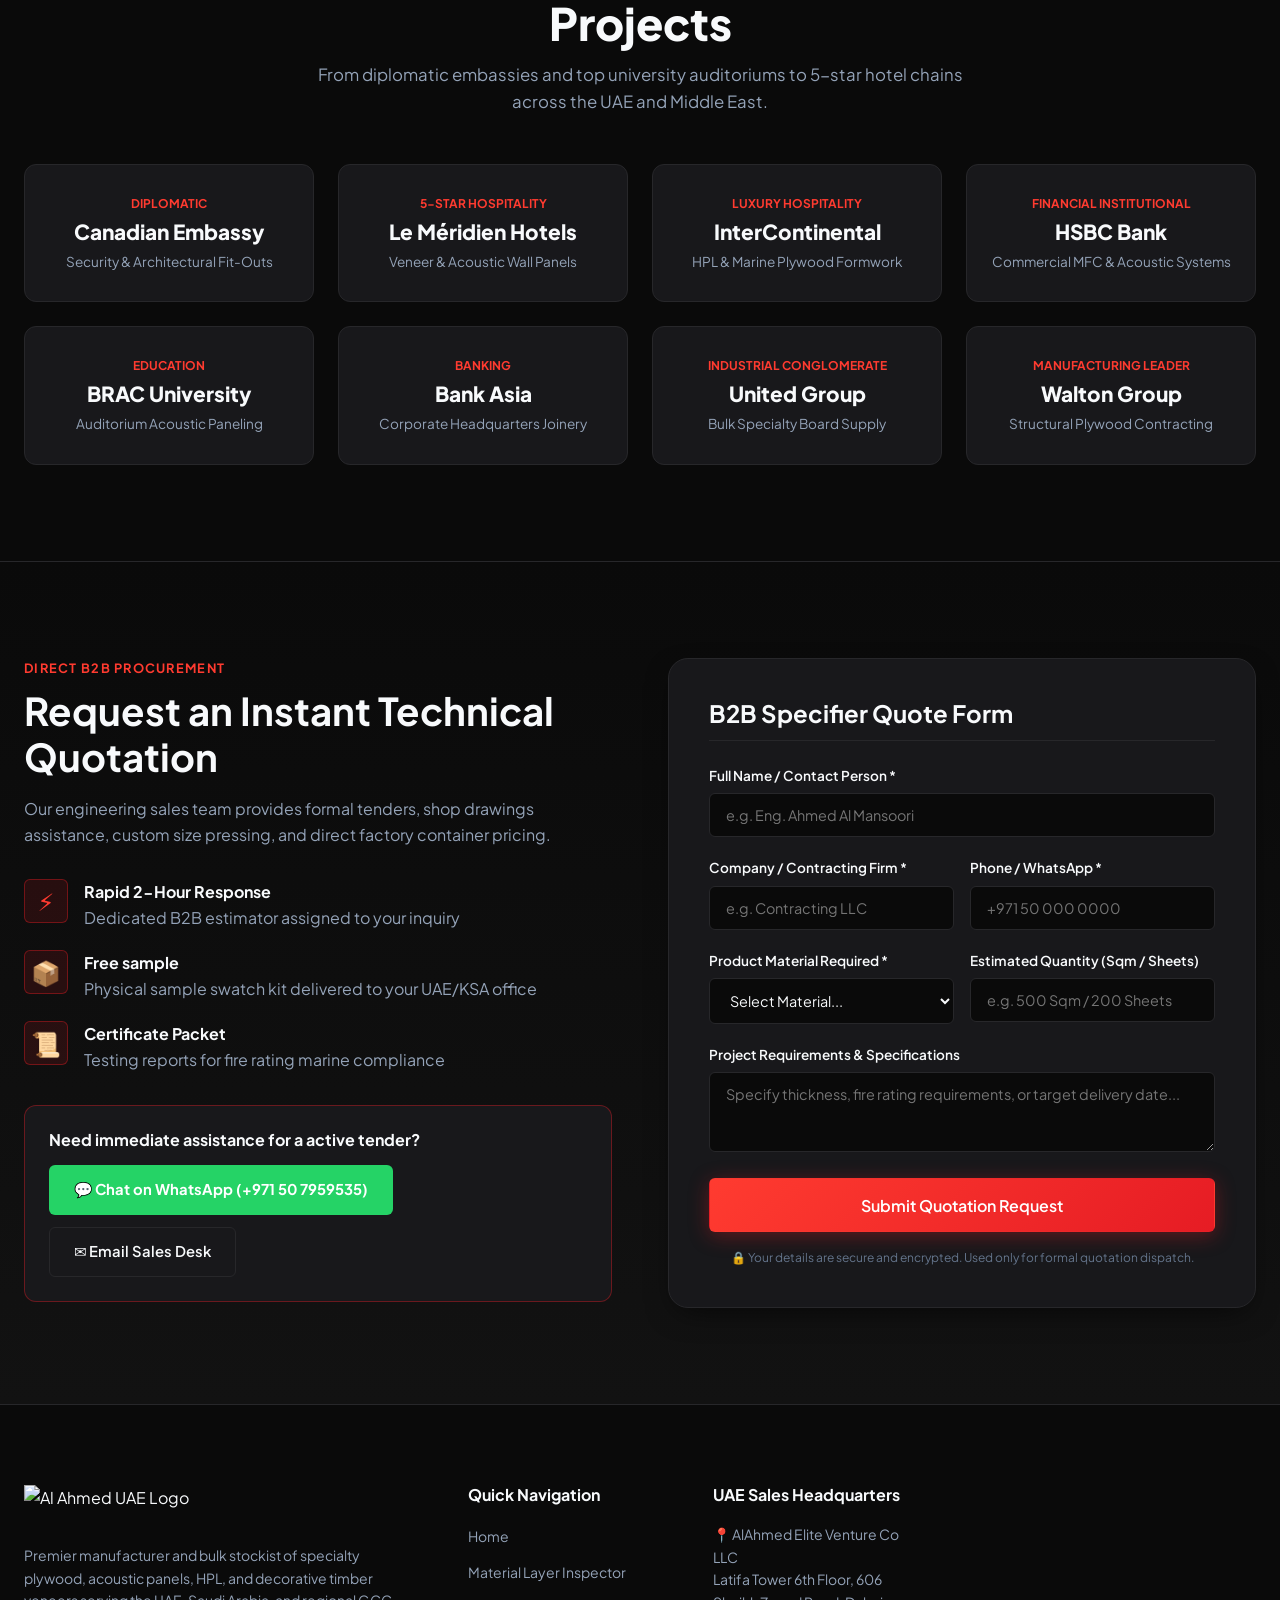
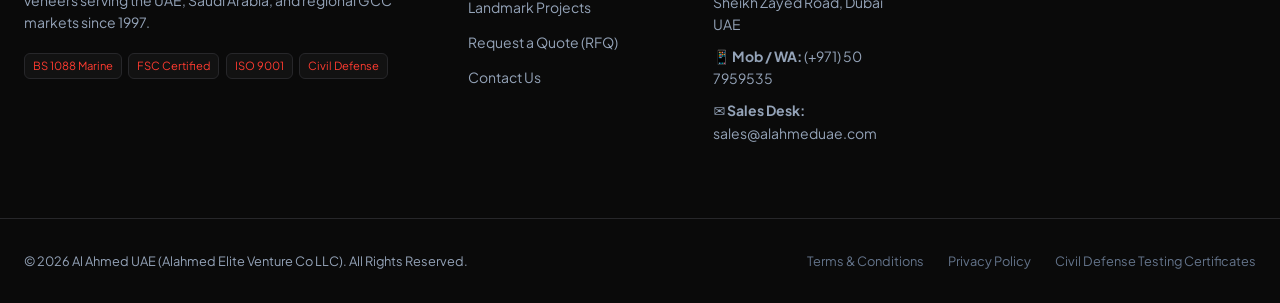
==== commit 38f14b5a: "Update index.html" ====
--- a/index.html
+++ b/index.html
@@ -25,7 +25,7 @@
         <span>Visit Al Ahmed Elite Venture Co LLC • Stand #2466</span>
       </div>
       <div class="announcement-right">
-        <a href="tel:+9714358582" class="phone-link">📞 +971 4 358582</a>
+
         <a href="https://wa.me/971507959535" target="_blank" class="whatsapp-link">💬 WhatsApp Sales (+971 50
           7959535)</a>
       </div>
@@ -36,7 +36,7 @@
   <header class="site-header" id="siteHeader">
     <div class="container header-container">
       <a href="#" class="brand-logo" aria-label="Al Ahmed UAE Home">
-        <img src="alahmed-logo-.png" alt="Al Ahmed UAE Logo" class="logo-img">
+        <img src="assets/images/alahmed-logo-.png" alt="Al Ahmed UAE Logo" class="logo-img">
       </a>
 
       <nav class="main-nav">
@@ -44,6 +44,7 @@
         <a href="#products" class="nav-link">Products</a>
         <a href="#inspector" class="nav-link">Deconstruct</a>
         <a href="#clients" class="nav-link">Clients</a>
+        <a href="about.html">About Us</a>
       </nav>
 
       <div class="header-actions">
@@ -104,33 +105,8 @@
           </svg>
         </a>
         <a href="#rfq" class="btn btn-glass btn-lg">
-          Launch RFQ Specifier Tool
+          Request a quot
         </a>
-      </div>
-
-      <!-- Live Feature Cards Grid -->
-      <div class="hero-feature-cards">
-        <div class="feature-card">
-          <div class="card-icon">🏗️</div>
-          <div class="card-info">
-            <h4>450K m² Manufacturing</h4>
-            <p>High-volume precision manufacturing capacity in UAE</p>
-          </div>
-        </div>
-        <div class="feature-card">
-          <div class="card-icon">🛡️</div>
-          <div class="card-info">
-            <h4>BS 1088 & Fire Certified</h4>
-            <p>Full compliance with UAE & KSA building codes</p>
-          </div>
-        </div>
-        <div class="feature-card">
-          <div class="card-icon">🏨</div>
-          <div class="card-info">
-            <h4>5-Star Hospitality Grade</h4>
-            <p>Specified for Le Méridien, InterContinental & Embassies</p>
-          </div>
-        </div>
       </div>
     </div>
   </section>
@@ -176,26 +152,53 @@
         <button class="filter-btn" data-filter="door">Door Core</button>
         <button class="filter-btn" data-filter="veneer">Veneer</button>
         <button class="filter-btn" data-filter="acoustic">Acoustic Panels</button>
-        <button class="filter-btn" data-filter="hpl">HPL & MFC</button>
+        <button class="filter-btn" data-filter="hpl">HPL</button>
+        <button class="filter-btn" data-filter="mfc">MFC</button>
         <button class="filter-btn" data-filter="acrylic">Acrylic & PVC</button>
         <button class="filter-btn" data-filter="mosaic">Wood Mosaic</button>
       </div>
 
       <!-- Product Cards Grid -->
       <div class="products-grid" id="productsGrid">
+        <!-- Commercial Plywood Card -->
+        <div class="product-card" data-category="plywood">
+          <div class="card-media">
+            <span class="card-badge red">Cost effective</span>
+            <img src="assets/images/plywood/plywood stack.jpg" alt="Commercial Plywood">
+            <div class="media-overlay">
+              <button class="quick-view-btn" data-product="commercial-plywood">Inspect Technical Specs</button>
+            </div>
+          </div>
+          <div class="card-body">
+            <div class="card-category">Core Joinery Substrate</div>
+            <h3 class="card-title">Commercial Plywood</h3>
+            <p class="card-text">Premium interior grade hardwood plywood engineered for custom joinery, cabinetry
+              carcasses, wall panelling, and furniture manufacturing across GCC residential and commercial fit-outs.</p>
+            <div class="spec-tags">
+              <span>Hardwood Core</span>
+              <span>Termite Resistant</span>
+              <span>High Screw Holding</span>
+              <span>Smooth Face Veneer</span>
+            </div>
+            <div class="card-footer">
+              <span class="thickness-info">3.6mm - 25mm • 1220x2440mm</span>
+              <button class="btn-sample-trigger" data-product="commercial-plywood">Request Sample</button>
+            </div>
+          </div>
+        </div>
 
         <!-- Ahmed Marine Plywood Card -->
         <div class="product-card" data-category="plywood">
           <div class="card-media">
-            <span class="card-badge red">BS 1088 Certified</span>
-            <img src="assets/images/plywood/close-up-of-marine-plywood.jpg" alt="Ahmed Marine Plywood">
-            <div class="media-overlay">
-              <button class="quick-view-btn" data-product="plywood">Inspect Specifications</button>
+            <span class="card-badge red">No Core Voids</span>
+            <img src="assets/images/plywood/marine plywood.jpg" alt="Marine Plywood">
+            <div class="media-overlay">
+              <button class="quick-view-btn" data-product="plywood">View Specifications</button>
             </div>
           </div>
           <div class="card-body">
             <div class="card-category">Core Structural Material</div>
-            <h3 class="card-title">Ahmed Marine Plywood</h3>
+            <h3 class="card-title">Marine Plywood</h3>
             <p class="card-text">High-density hardwood core bonded with 100% WBP Phenolic resin. Ideal for waterfront
               structures, high-moisture interiors, and heavy shuttering formwork.</p>
             <div class="spec-tags">
@@ -205,7 +208,7 @@
             </div>
             <div class="card-footer">
               <span class="thickness-info">6mm - 25mm thickness</span>
-              <button class="btn-sample-trigger" data-product="plywood">View Specifications</button>
+              <button class="btn-sample-trigger" data-product="plywood">Request sample</button>
             </div>
           </div>
         </div>
@@ -214,14 +217,14 @@
         <div class="product-card" data-category="plywood">
           <div class="card-media">
             <span class="card-badge red">Civil Defense Fire Approved</span>
-            <img src="assets/images/plywood/close-up-of-marine-plywood.jpg" alt="Fire-Resistant Plywood">
-            <div class="media-overlay">
-              <button class="quick-view-btn" data-product="fr-plywood">Inspect Specifications</button>
+            <img src="assets/images/plywood/plywood1.jpg" alt="Fire-Resistant Plywood">
+            <div class="media-overlay">
+              <button class="quick-view-btn" data-product="fr-plywood">View Specifications</button>
             </div>
           </div>
           <div class="card-body">
             <div class="card-category">Core Structural Material</div>
-            <h3 class="card-title">Ahmed Fire-Resistant (FR) Plywood</h3>
+            <h3 class="card-title">Fire-Resistant (FR) Plywood</h3>
             <p class="card-text">Flame-retardant pressure-treated hardwood core designed to delay ignition and minimize
               smoke emission in public and commercial interiors.</p>
             <div class="spec-tags">
@@ -231,7 +234,7 @@
             </div>
             <div class="card-footer">
               <span class="thickness-info">6mm - 25mm thickness</span>
-              <button class="btn-sample-trigger" data-product="fr-plywood">View Specifications</button>
+              <button class="btn-sample-trigger" data-product="fr-plywood">Request sample</button>
             </div>
           </div>
         </div>
@@ -239,15 +242,15 @@
         <!-- MR MDF Card -->
         <div class="product-card" data-category="mdf">
           <div class="card-media">
-            <span class="card-badge green">MR Green Core Grade</span>
+            <span class="card-badge green"> Density 720 kg/m³</span>
             <img src="assets/images/MDF/MR MDF (moisture resistant).jpg" alt="Moisture Resistant MR MDF Board">
             <div class="media-overlay">
-              <button class="quick-view-btn" data-product="mrmdf">Inspect Green Resin Core</button>
+              <button class="quick-view-btn" data-product="mrmdf">View Specifications</button>
             </div>
           </div>
           <div class="card-body">
             <div class="card-category">Humidity-Resistant Core</div>
-            <h3 class="card-title">Moisture Resistant (MR) Green Core MDF</h3>
+            <h3 class="card-title">Moisture Resistant (MR)MDF</h3>
             <p class="card-text">Formulated with premium Melamine-Urea-Formaldehyde (MUF) resin & green indicator
               pigment for high humidity stability in kitchen joinery, bathroom vanities & tropical UAE interiors.</p>
             <div class="spec-tags">
@@ -266,10 +269,10 @@
         <!-- FR MDF Card -->
         <div class="product-card" data-category="mdf">
           <div class="card-media">
-            <span class="card-badge red">Civil Defense FR Rated</span>
+            <span class="card-badge red">Density 720 kg/m³</span>
             <img src="assets/images/MDF/FR MDF(fire resistant).jpg" alt="Fire Retardant FR MDF Board">
             <div class="media-overlay">
-              <button class="quick-view-btn" data-product="frmdf">Inspect Flame Retardant Core</button>
+              <button class="quick-view-btn" data-product="frmdf">View Specifications</button>
             </div>
           </div>
           <div class="card-body">
@@ -297,7 +300,7 @@
             <span class="card-badge red">Standard Precision Core</span>
             <img src="assets/images/MDF/MDF plain.jpg" alt="Plain Standard MDF Board">
             <div class="media-overlay">
-              <button class="quick-view-btn" data-product="plainmdf">Inspect Density Profile</button>
+              <button class="quick-view-btn" data-product="plainmdf">View Specifications</button>
             </div>
           </div>
           <div class="card-body">
@@ -321,10 +324,10 @@
         <!-- Melamine Faced MDF (MF MDF) Card -->
         <div class="product-card" data-category="mdf">
           <div class="card-media">
-            <span class="card-badge red">✨ Edge Banding Included</span>
+            <span class="card-badge red">Edge Banding Included</span>
             <img src="assets/images/MDF/MF mdf.jpg" alt="Melamine Faced MDF (MF MDF)">
             <div class="media-overlay">
-              <button class="quick-view-btn" data-product="mfmdf">Inspect Specs & Edgeband</button>
+              <button class="quick-view-btn" data-product="mfmdf">View Specifications</button>
             </div>
           </div>
           <div class="card-body">
@@ -333,14 +336,14 @@
             <p class="card-text">Thermally fused melamine decor paper on high-density MDF core. Ultra-smooth surface for
               interior wall cladding, wardrobes, and commercial workstations. Supplied with matching edge banding.</p>
             <div class="spec-tags">
-              <span>✨ Matching Edge Banding</span>
-              <span>250+ Color Patterns</span>
+              <span>Matching Edge Banding</span>
+              <span>50+ Color Patterns</span>
               <span>Scratch Resistant</span>
-              <span>E0 / CARB 2 Compliant</span>
+              <span>E0 / E1 Compliant</span>
             </div>
             <div class="card-footer">
               <span class="thickness-info">18mm Standard Stock</span>
-              <button class="btn-sample-trigger" data-product="mfmdf">View Specifications</button>
+              <button class="btn-sample-trigger" data-product="mfmdf">Request sample</button>
             </div>
           </div>
         </div>
@@ -351,14 +354,15 @@
             <span class="card-badge red">Structural Grade Beam</span>
             <img src="assets/images/LVL/lvl stack.jpg" alt="LVL Laminated Veneer Lumber">
             <div class="media-overlay">
-              <button class="quick-view-btn" data-product="lvl">Inspect Structural Specs</button>
+              <button class="quick-view-btn" data-product="lvl">View Specifications</button>
             </div>
           </div>
           <div class="card-body">
             <div class="card-category">Engineered Timber & Beams</div>
             <h3 class="card-title">Laminated Veneer Lumber (LVL)</h3>
             <p class="card-text">High-performance engineered timber beam manufactured by layering parallel wood veneers
-              under heat & pressure. Superior bending strength with zero twisting or warping.</p>
+              under heat & pressure. Superior strength with zero twisting or warping. Ideal for door frames and timber
+              substitute.</p>
             <div class="spec-tags">
               <span>Parallel Grain Strength</span>
               <span>High Tensile Beam</span>
@@ -367,7 +371,7 @@
             </div>
             <div class="card-footer">
               <span class="thickness-info">38mm - 90mm | Up to 12m</span>
-              <button class="btn-sample-trigger" data-product="lvl">View Specifications</button>
+              <button class="btn-sample-trigger" data-product="lvl">Request sample</button>
             </div>
           </div>
         </div>
@@ -375,26 +379,55 @@
         <!-- Door Core Panel Card -->
         <div class="product-card" data-category="door">
           <div class="card-media">
-            <span class="card-badge red">FD60 / FD90 Fire Rated</span>
+            <span class="card-badge red">Strong & stable</span>
             <img src="assets/images/door core/door core animated.jpg" alt="Door Core Panel">
             <div class="media-overlay">
-              <button class="quick-view-btn" data-product="doorcore">Inspect Door Core Specs</button>
-            </div>
-          </div>
-          <div class="card-body">
-            <div class="card-category">Fire & Acoustic Door Core</div>
-            <h3 class="card-title">Engineered Fire & Acoustic Door Cores</h3>
-            <p class="card-text">High-density solid particle and tubular door core blanks engineered for FD30 / FD60 /
-              FD90 fire rated door assemblies and STC acoustic insulation in commercial towers.</p>
-            <div class="spec-tags">
-              <span>FD30 / FD60 / FD90 Approved</span>
-              <span>Tubular & Solid Core</span>
+              <button class="quick-view-btn" data-product="doorcore">View Specifications</button>
+            </div>
+          </div>
+          <div class="card-body">
+            <div class="card-category">Door Core</div>
+            <h3 class="card-title">Solid Door Cores</h3>
+            <p class="card-text">High-density, engineered door cores designed to deliver strength, stability,
+              durability and enhanced acoustic performance.Provides a reliable foundation for veneer, HPL, PVC, and
+              other decorative finishes, making
+              them suitable for residential, commercial, hospitality, and high-traffic applications. </p>
+            <div class="spec-tags">
+              <span>NFR</span>
+              <span>Solid Core</span>
               <span>High Screw Retention</span>
-              <span>STC Acoustic Isolation</span>
             </div>
             <div class="card-footer">
               <span class="thickness-info">33mm, 44mm, 54mm Door Cores</span>
-              <button class="btn-sample-trigger" data-product="doorcore">View Specifications</button>
+              <button class="btn-sample-trigger" data-product="doorcore">Request sample</button>
+            </div>
+          </div>
+        </div>
+
+        <!-- Slotted & Perforated Acoustic Panel Card -->
+        <div class="product-card" data-category="acoustic">
+          <div class="card-media">
+            <span class="card-badge red">NRC 0.85 Rated</span>
+            <img src="assets/images/acoustic panel/acoustic panel 3d exploded.PNG"
+              alt="Slotted & Perforated Acoustic Panel">
+            <div class="media-overlay">
+              <button class="quick-view-btn" data-product="acoustic">View Specifications</button>
+            </div>
+          </div>
+          <div class="card-body">
+            <div class="card-category">Sound Absorption System</div>
+            <h3 class="card-title">Slotted & Perforated Acoustic Panels</h3>
+            <p class="card-text">Engineered acoustic wall and ceiling paneling designed for auditoriums, conference
+              halls, and luxury interiors to eliminate echo and reduce noise reverberation.</p>
+            <div class="spec-tags">
+              <span>NRC 0.85 Rating</span>
+              <span>Class B1 Fire Rated</span>
+              <span>PET Acoustic Felt</span>
+              <span>Veneer / Melamine Finish</span>
+            </div>
+            <div class="card-footer">
+              <span class="thickness-info">16mm - 18mm Thickness</span>
+              <button class="btn-sample-trigger" data-title="Acoustic Panel">Request sample</button>
             </div>
           </div>
         </div>
@@ -406,7 +439,7 @@
             <img src="assets/images/decorative veneer/natural veneer/natural veneer sheet.jpg"
               alt="Natural Wood Veneer">
             <div class="media-overlay">
-              <button class="quick-view-btn" data-product="natural-veneer">View Grain Swatches</button>
+              <button class="quick-view-btn" data-product="natural-veneer">View Specifications</button>
             </div>
           </div>
           <div class="card-body">
@@ -422,7 +455,7 @@
             </div>
             <div class="card-footer">
               <span class="thickness-info">Custom Book Matching</span>
-              <button class="btn-sample-trigger" data-product="natural-veneer">View Specifications</button>
+              <button class="btn-sample-trigger" data-product="natural-veneer">Request sample</button>
             </div>
           </div>
         </div>
@@ -434,22 +467,21 @@
             <img src="assets/images/decorative veneer/Recon veneer/Reconstituted veneer av101.jpeg"
               alt="Reconstituted Recon Veneer">
             <div class="media-overlay">
-              <button class="quick-view-btn" data-product="recon-veneer">Inspect Swatches (AV 101-112)</button>
+              <button class="quick-view-btn" data-product="recon-veneer">View Specifications/designs</button>
             </div>
           </div>
           <div class="card-body">
             <div class="card-category">Veneer • Engineered Recon</div>
             <h3 class="card-title">Reconstituted (Recon) Engineered Veneers</h3>
             <p class="card-text">Dye-treated and re-assembled wood block veneers ensuring 100% consistent color, grain
-              structure, and batch repeatability across large hotel projects (Swatches AV 101 to AV 112).</p>
+              structure, and batch repeatability across large projects.</p>
             <div class="spec-tags">
               <span>100% Grain Consistency</span>
               <span>Batch Repeatable</span>
               <span>Zero Defect Swatches</span>
-              <span>AV 101 - AV 112 Codes</span>
-            </div>
-            <div class="card-footer">
-              <span class="thickness-info">Swatches AV 101 to AV 112</span>
+            </div>
+            <div class="card-footer">
+              <span class="thickness-info">Predefined Swatches </span>
               <button class="btn-sample-trigger" data-product="recon-veneer">View Specifications</button>
             </div>
           </div>
@@ -461,7 +493,7 @@
             <span class="card-badge red">High-Impact & Chemical Resistant</span>
             <img src="assets/images/HPL/hpl layer diagram.jpeg" alt="HPL High Pressure Laminate">
             <div class="media-overlay">
-              <button class="quick-view-btn" data-product="hpl">Inspect Core Layers</button>
+              <button class="quick-view-btn" data-product="hpl">View Specifications</button>
             </div>
           </div>
           <div class="card-body">
@@ -483,12 +515,12 @@
         </div>
 
         <!-- MFC Board Card -->
-        <div class="product-card" data-category="hpl">
+        <div class="product-card" data-category="mfc">
           <div class="card-media">
             <span class="card-badge green">✨ Edge Banding Included</span>
             <img src="assets/images/MFC/18mm MFC.jpg" alt="MFC Melamine Faced Chipboard">
             <div class="media-overlay">
-              <button class="quick-view-btn" data-product="mfc">View Colors & Edgeband</button>
+              <button class="quick-view-btn" data-product="mfc">View Specifications</button>
             </div>
           </div>
           <div class="card-body">
@@ -509,31 +541,29 @@
           </div>
         </div>
 
-        <!-- Acrylic Panel Card -->
+        <!-- Ahmed Acrylic Crystal Board Card -->
         <div class="product-card" data-category="acrylic">
           <div class="card-media">
-            <span class="card-badge red">✨ 1mm Edge Banding Included</span>
-            <img src="assets/images/Acrylic panel/mettalic finish acrylic panel.jpg"
-              alt="Acrylic Panel Metallic Finish">
-            <div class="media-overlay">
-              <button class="quick-view-btn" data-product="acrylic">Inspect Metallic Surface</button>
-            </div>
-          </div>
-          <div class="card-body">
-            <div class="card-category">Modern High Gloss</div>
-            <h3 class="card-title">Super Mirror Acrylic & Metallic Panels</h3>
-            <p class="card-text">Ultra-smooth PMMA acrylic sheet pressed on MDF core. Glass-like reflection with high
-              scratch resistance for luxury kitchen shutters & feature wall panels. Supplied with 1mm acrylic edgeband.
-            </p>
-            <div class="spec-tags">
-              <span>✨ 1mm Acrylic Edgeband</span>
-              <span>PMMA Ultra Gloss</span>
-              <span>UV Color Fast</span>
-              <span>No Orange Peel Effect</span>
-            </div>
-            <div class="card-footer">
-              <span class="thickness-info">18mm MDF Core</span>
-              <button class="btn-sample-trigger" data-title="Acrylic Panels">Request Sample</button>
+            <span class="card-badge red">Glass Alternative • Shatterproof</span>
+            <img src="assets/images/Acrylic panel/metallic finish acrylic panel.jpg" alt="Acrylic Crystal Board">
+            <div class="media-overlay">
+              <button class="quick-view-btn" data-product="acrylic-crystal">View Specifications</button>
+            </div>
+          </div>
+          <div class="card-body">
+            <div class="card-category">Modern High-Gloss Surface</div>
+            <h3 class="card-title">Acrylic Crystal Board</h3>
+            <p class="card-text">High-gloss acrylic layer laminated on 19mm plywood core. Offers the luxury depth and
+              reflective appeal of real glass while being 10x more impact resistant, lightweight, and shatterproof.</p>
+            <div class="spec-tags">
+              <span>10x Impact Resistant</span>
+              <span>Scratch & Chemical Proof</span>
+              <span>Lightweight Glass Look</span>
+              <span>Matching Edgeband</span>
+            </div>
+            <div class="card-footer">
+              <span class="thickness-info">19mm Plywood • 1220x2440mm</span>
+              <button class="btn-sample-trigger" data-product="acrylic-crystal">Request Sample</button>
             </div>
           </div>
         </div>
@@ -542,9 +572,9 @@
         <div class="product-card" data-category="acrylic">
           <div class="card-media">
             <span class="card-badge blue">100% Waterproof & Termite Proof</span>
-            <img src="assets/images/pvc panel/pvc panel close up.jpg" alt="PVC Foam Board">
-            <div class="media-overlay">
-              <button class="quick-view-btn" data-product="pvc">View Specs</button>
+            <img src="assets/images/pvc panel/pvc panel.jpg" alt="PVC Foam Board">
+            <div class="media-overlay">
+              <button class="quick-view-btn" data-product="pvc">View Specifications</button>
             </div>
           </div>
           <div class="card-body">
@@ -570,7 +600,7 @@
             <span class="card-badge red">Handcrafted 3D Wall Art</span>
             <img src="assets/images/wood mosaic/wood mosaic.jpg" alt="Wood Mosaic Tile">
             <div class="media-overlay">
-              <button class="quick-view-btn" data-product="mosaic">Inspect 3D Geometry</button>
+              <button class="quick-view-btn" data-product="mosaic">View Specifications</button>
             </div>
           </div>
           <div class="card-body">
@@ -719,15 +749,15 @@
             <div class="rfq-feat-item">
               <div class="feat-icon">📦</div>
               <div>
-                <strong>Free Architectural Specifier Box</strong>
+                <strong>Free sample</strong>
                 <p>Physical sample swatch kit delivered to your UAE/KSA office</p>
               </div>
             </div>
             <div class="rfq-feat-item">
               <div class="feat-icon">📜</div>
               <div>
-                <strong>Civil Defense Certificate Packet</strong>
-                <p>Testing reports for fire rating and BS 1088 marine compliance</p>
+                <strong>Certificate Packet</strong>
+                <p>Testing reports for fire rating marine compliance</p>
               </div>
             </div>
           </div>
@@ -769,7 +799,7 @@
                 <label for="rfqMaterial">Product Material Required *</label>
                 <select id="rfqMaterial" required>
                   <option value="">Select Material...</option>
-                  <option value="Marine Plywood">Marine Plywood (BS 1088)</option>
+                  <option value="Marine Plywood">Marine Plywood </option>
                   <option value="Fire-Resistant Plywood">Fire-Resistant (FR) Plywood</option>
                   <option value="Laminated Veneer Lumber (LVL)">Laminated Veneer Lumber (LVL)</option>
                   <option value="Moisture Resistant MR MDF">Moisture Resistant (MR) MDF</option>
@@ -827,19 +857,6 @@
       </div>
 
       <div class="footer-col">
-        <h4>Product Lines</h4>
-        <ul>
-          <li><a href="#products">Marine Grade Plywood</a></li>
-          <li><a href="#products">Phenolic Film Faced Board</a></li>
-          <li><a href="#products">Acoustic Wall Paneling</a></li>
-          <li><a href="#products">Natural Wood Veneers</a></li>
-          <li><a href="#products">High Pressure Laminate (HPL)</a></li>
-          <li><a href="#products">Melamine Faced Chipboard (MFC)</a></li>
-          <li><a href="#products">3D Wood Mosaic Tiles</a></li>
-        </ul>
-      </div>
-
-      <div class="footer-col">
         <h4>Quick Navigation</h4>
         <ul>
           <li><a href="#hero">Home</a></li>
@@ -850,10 +867,10 @@
         </ul>
       </div>
 
-      <div class="footer-col contact-col">
+      <div class="footer-col contact-col" style="margin-left: auto;">
         <h4>UAE Sales Headquarters</h4>
         <p>📍 AlAhmed Elite Venture Co LLC <br>Latifa Tower 6th Floor, 606 Sheikh Zayed Road, Dubai <br>UAE</p>
-        <p>📞 <strong>Tel:</strong> (+971) 4 358582</p>
+
         <p>📱 <strong>Mob / WA:</strong> (+971) 50 7959535</p>
         <p>✉️ <strong>Sales Desk:</strong> sales@alahmeduae.com</p>
       </div>
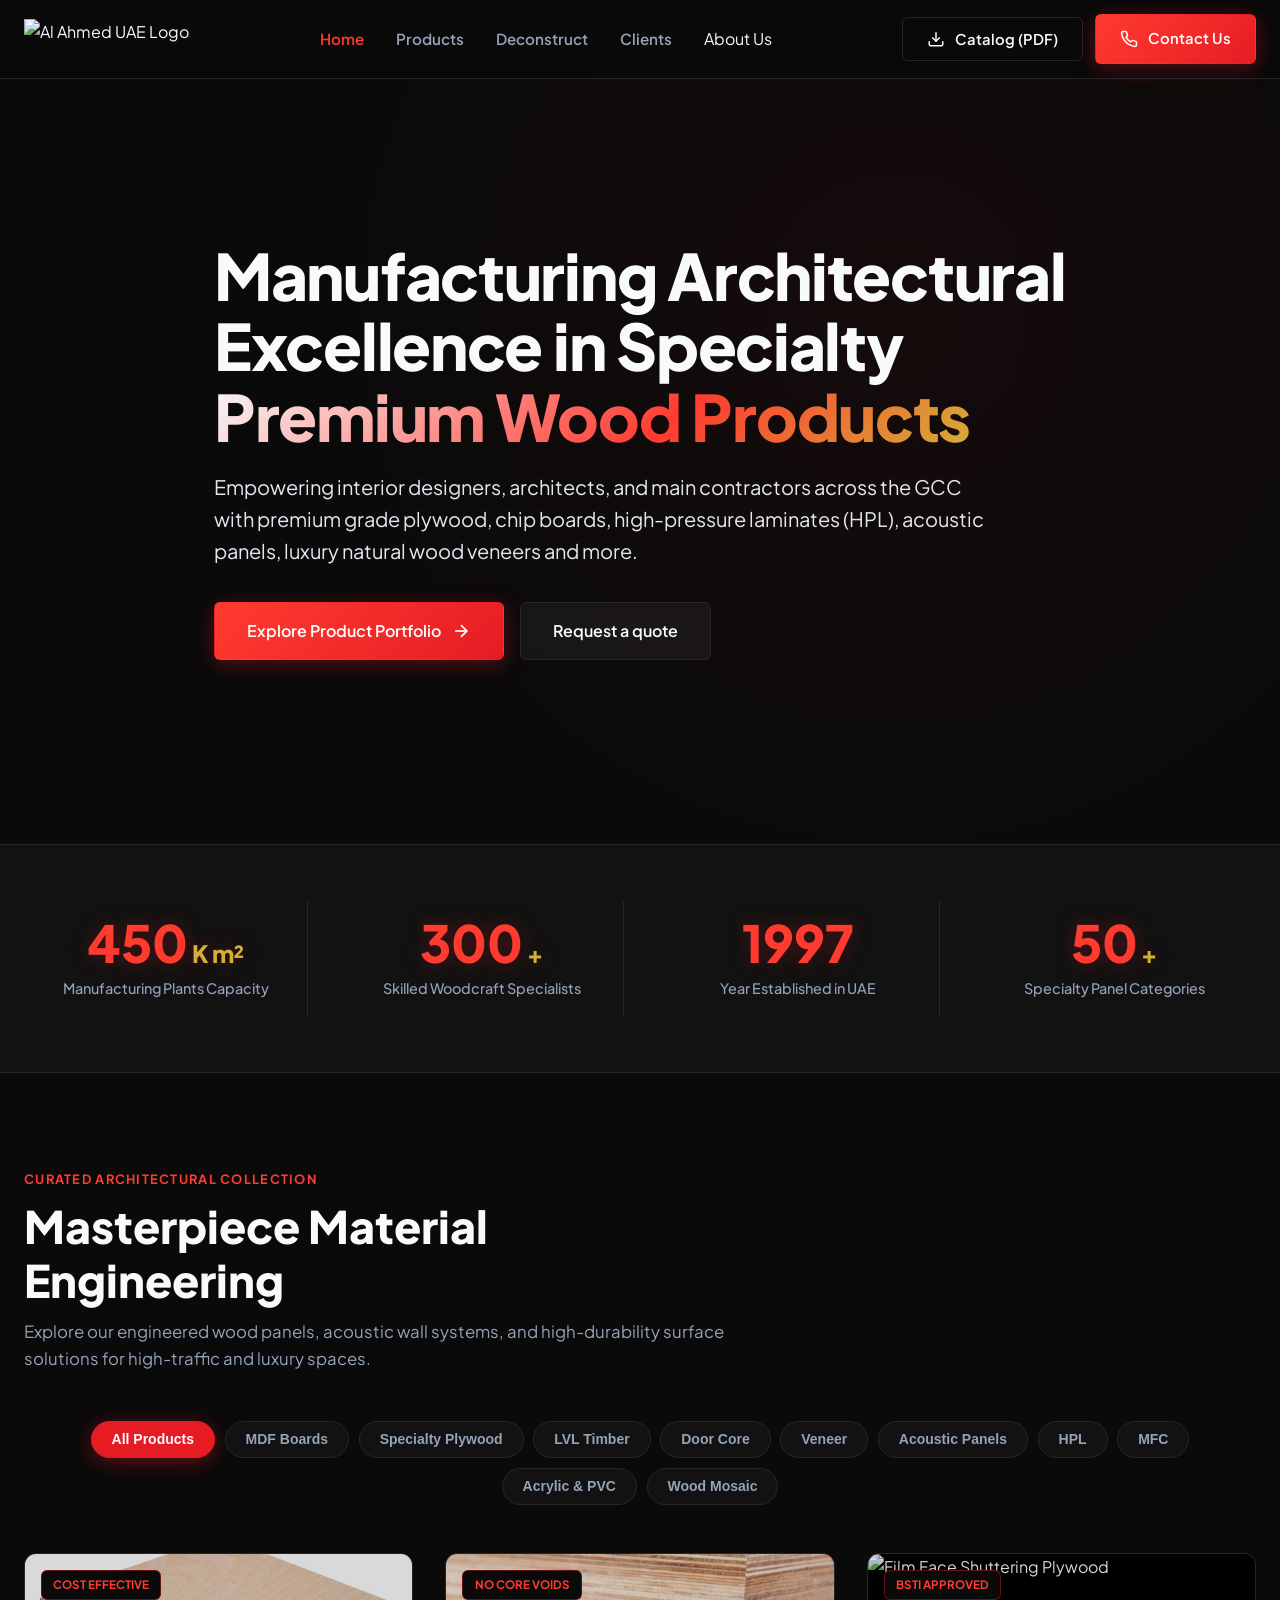
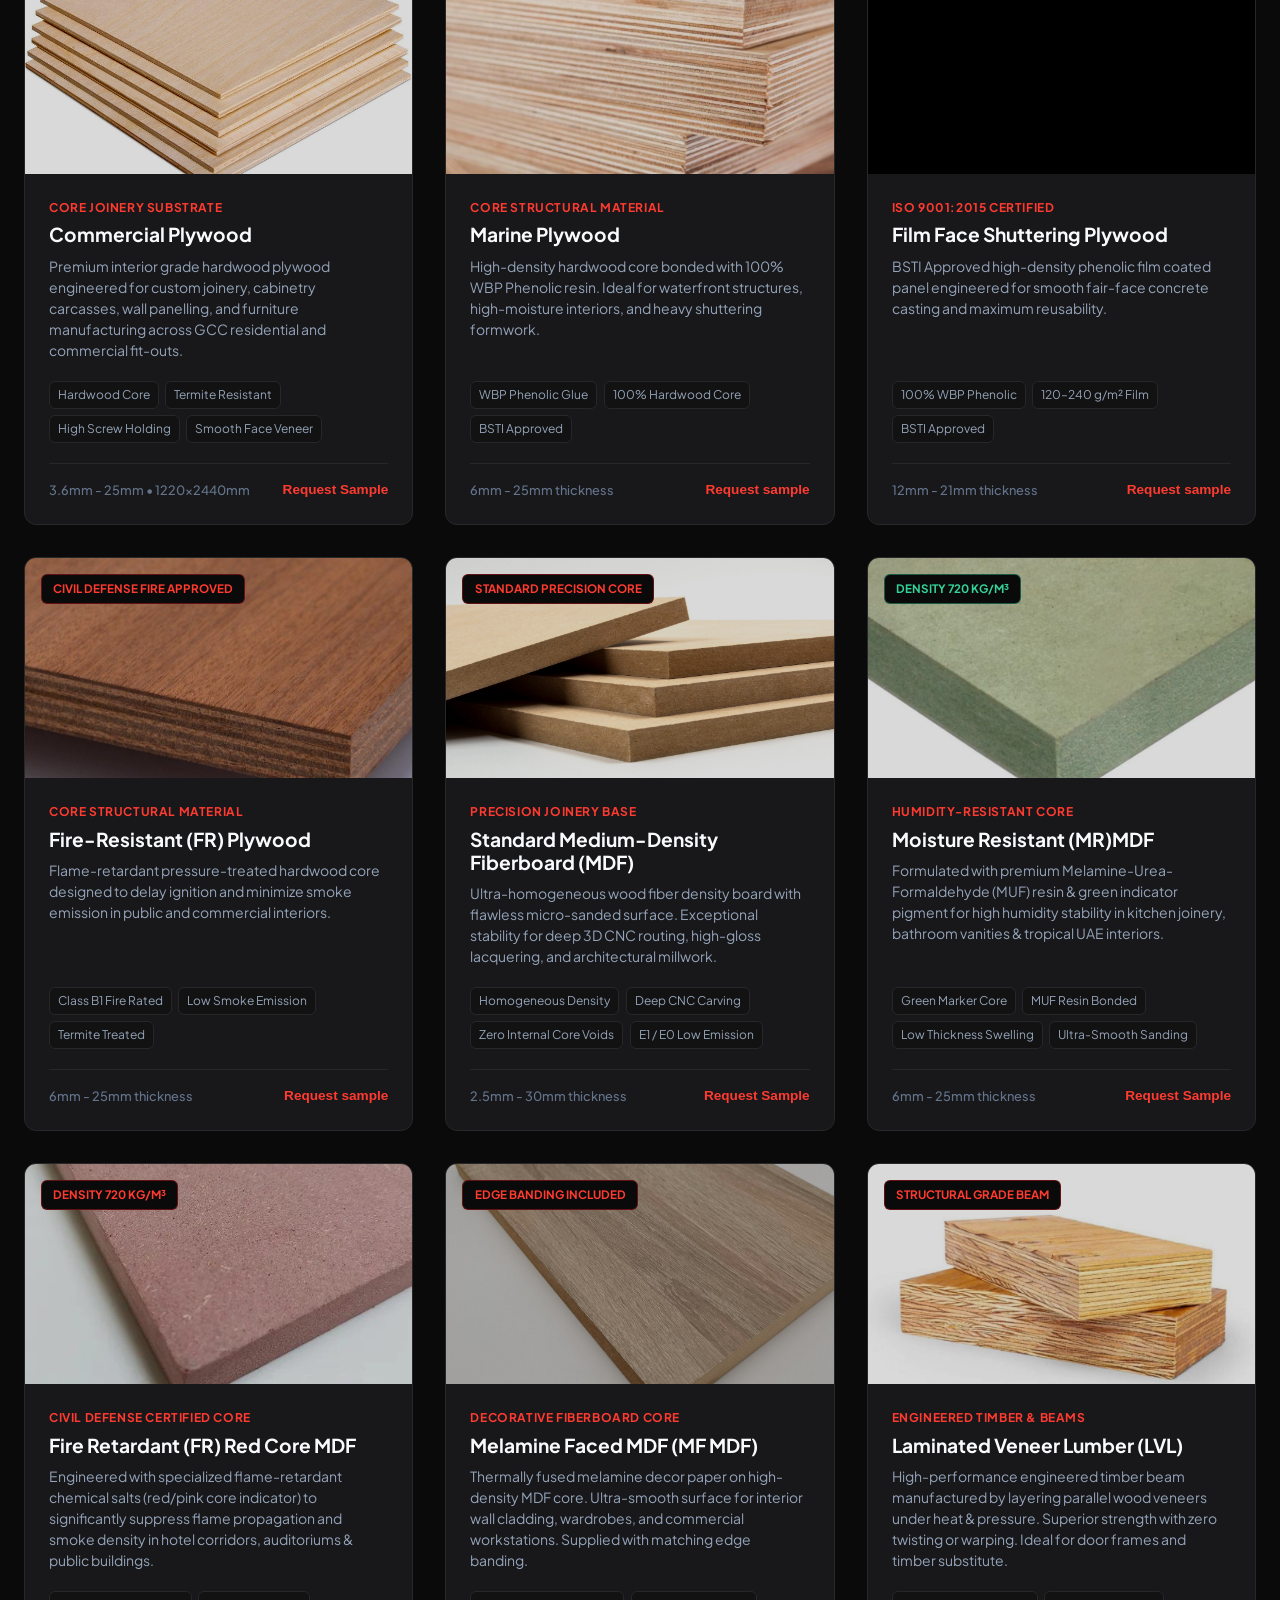
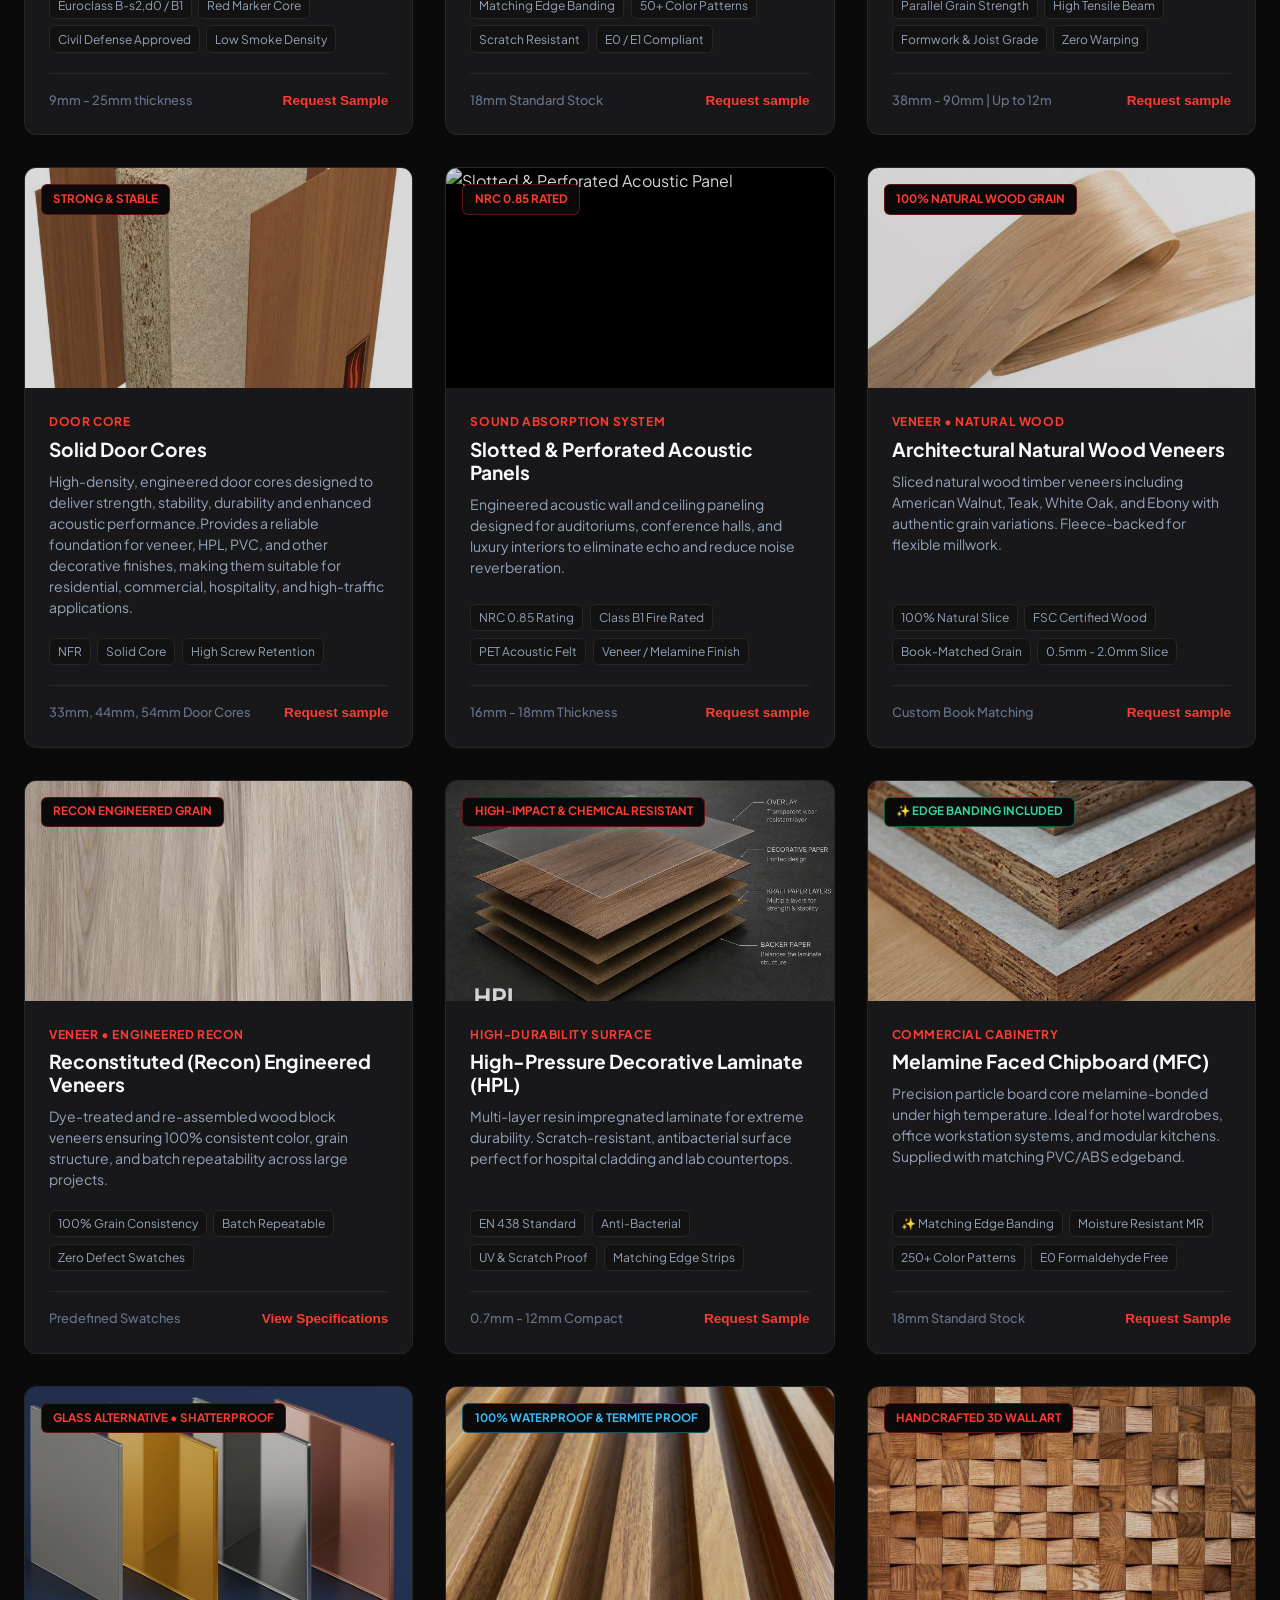
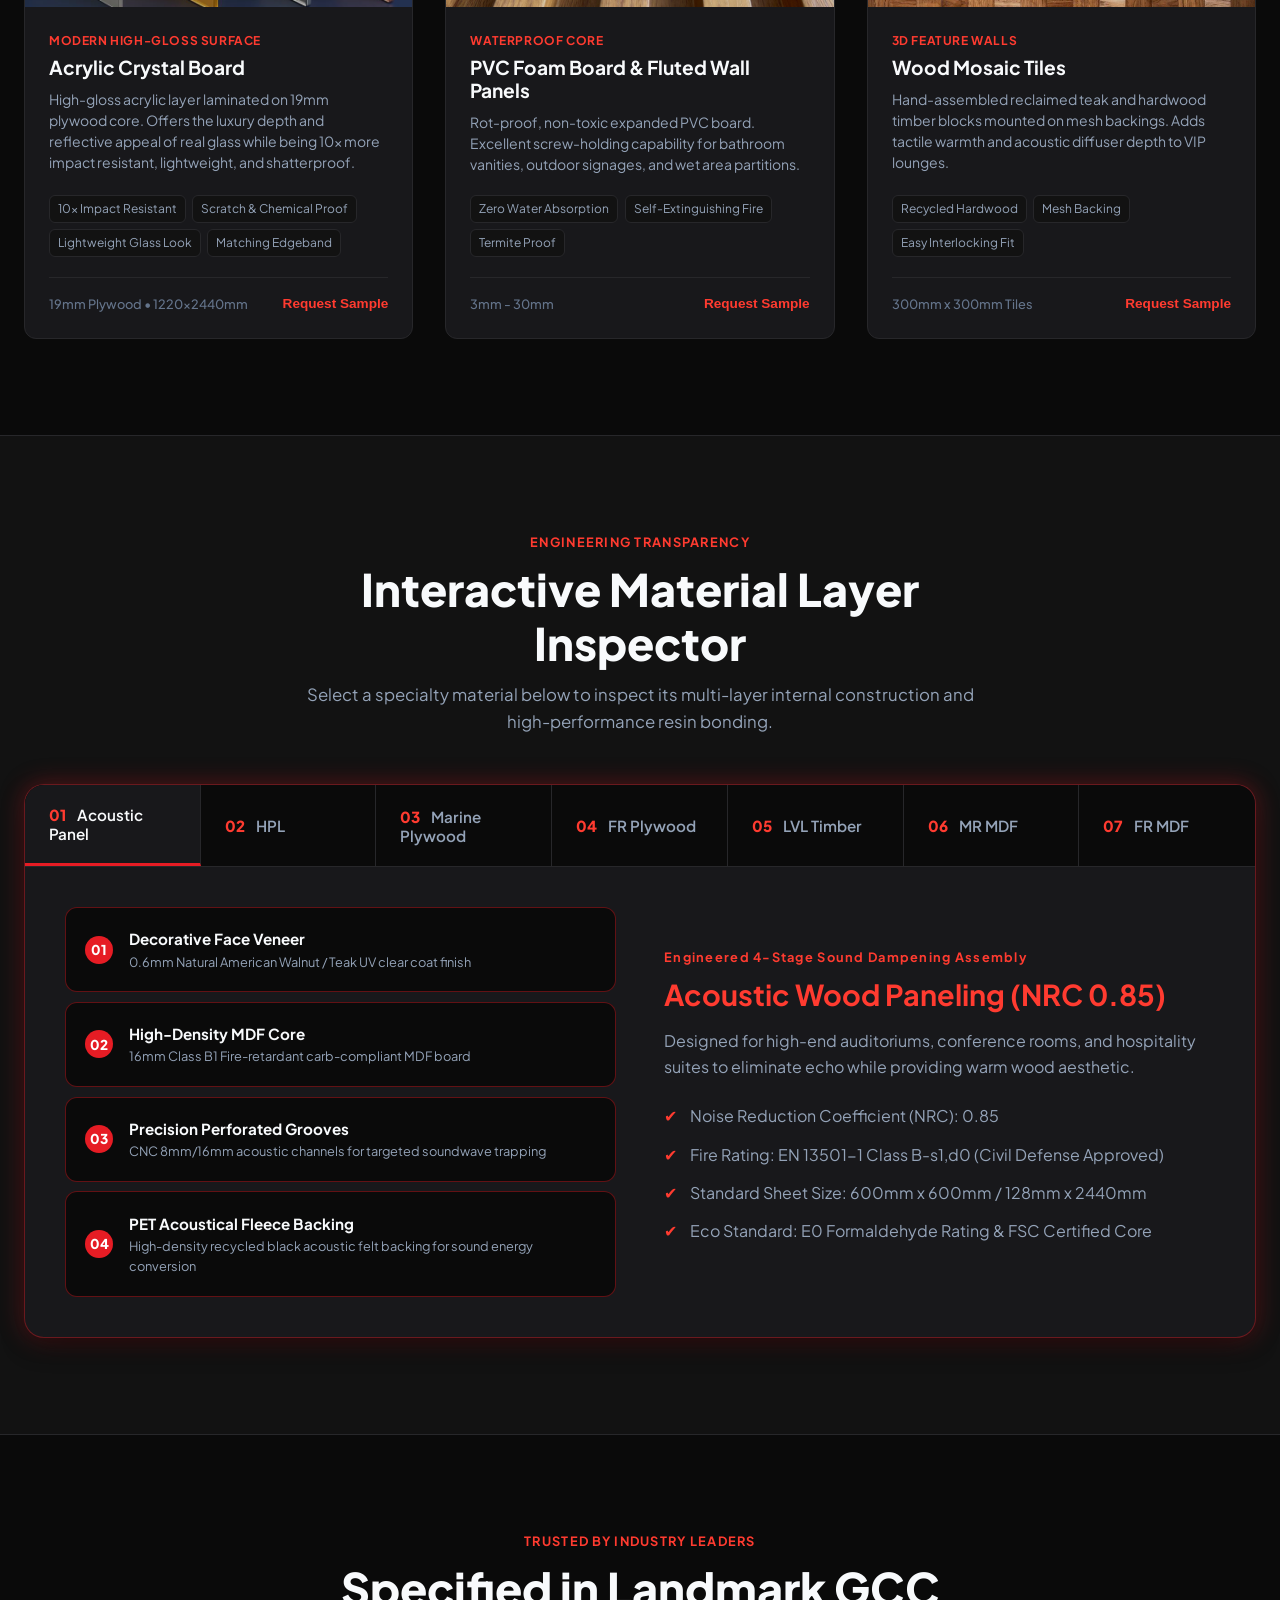
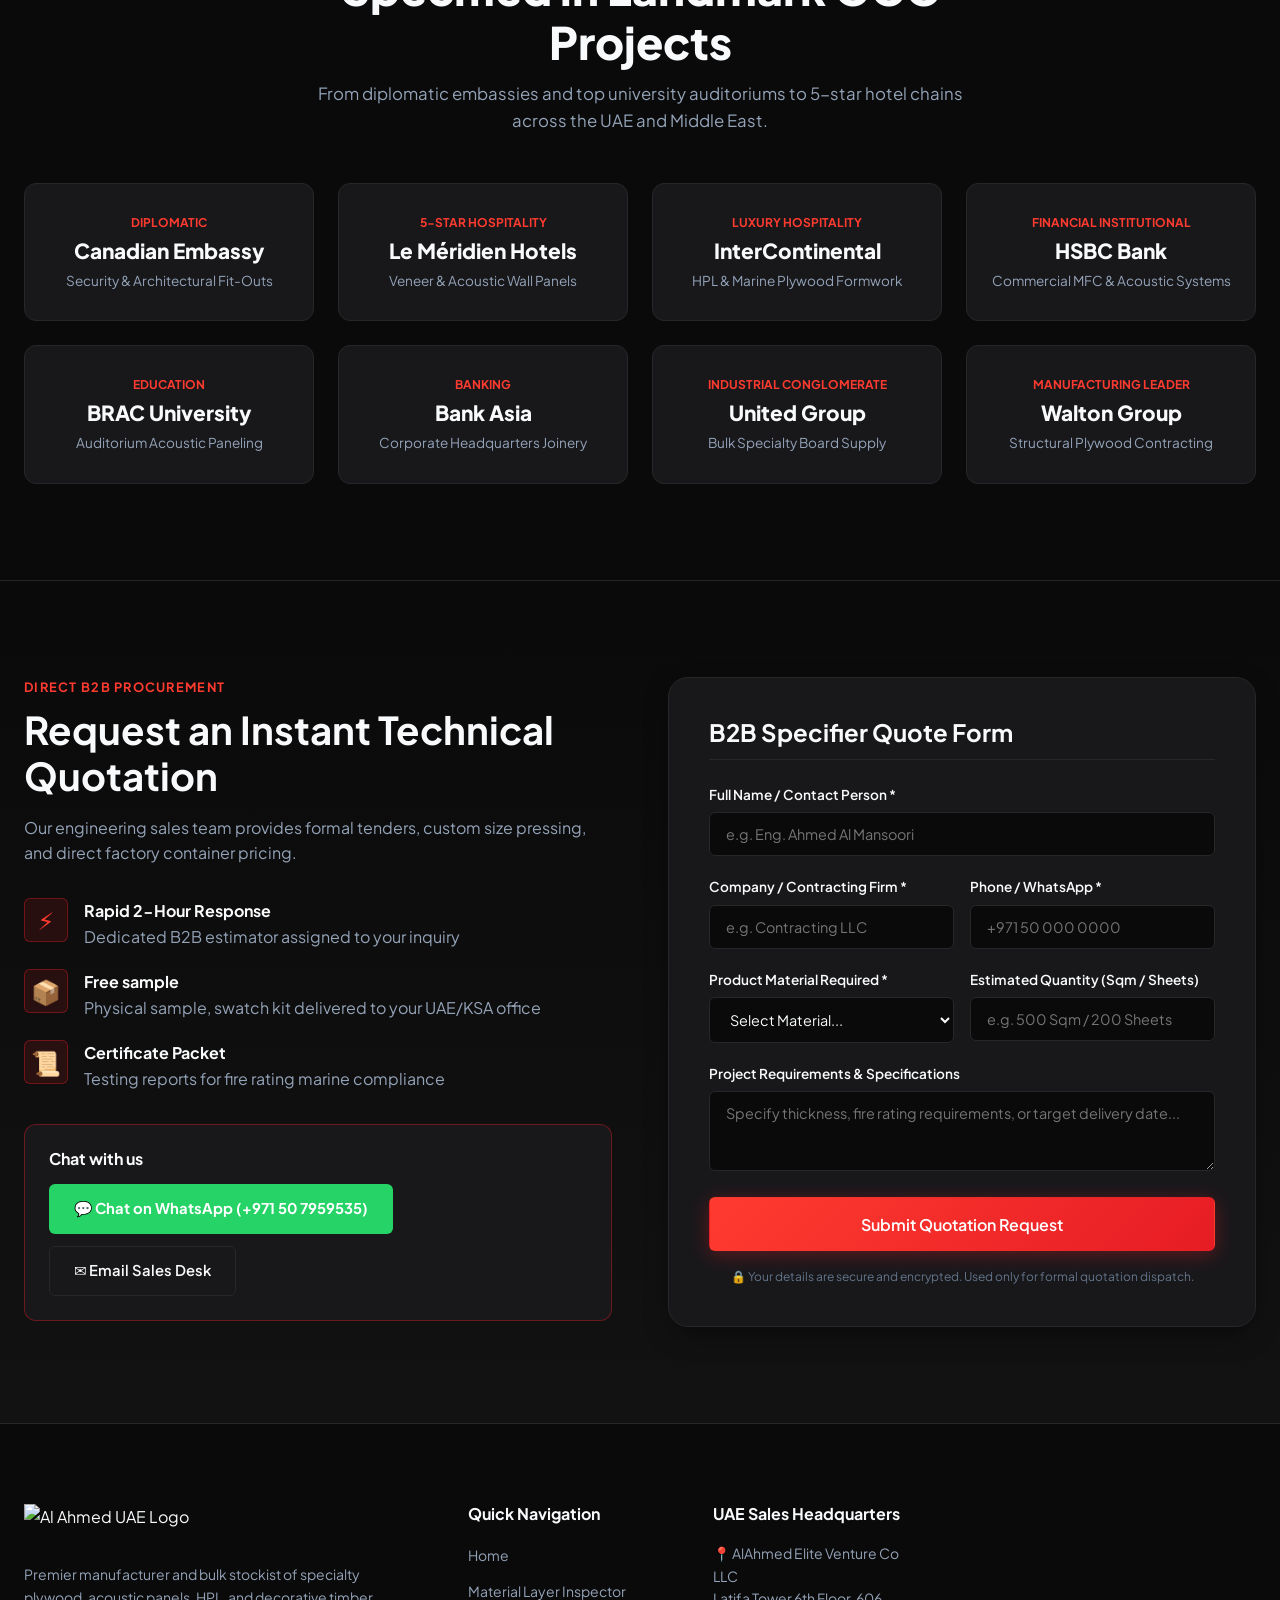
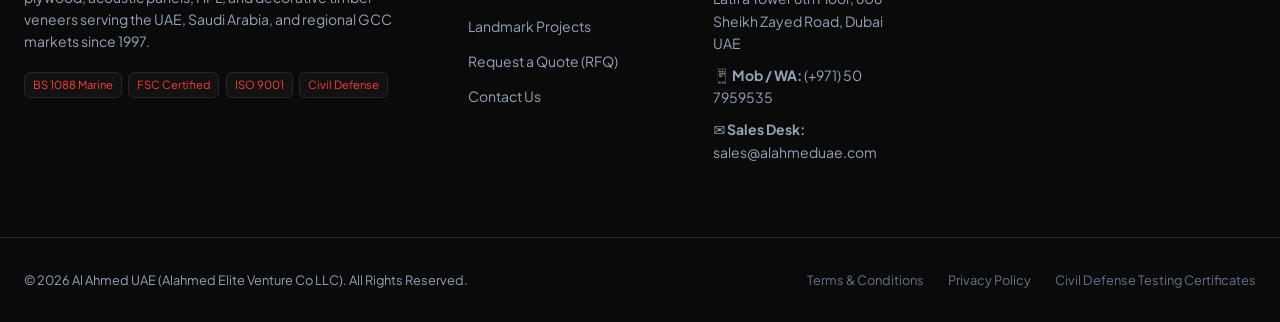
==== commit ebb88267: "Update index.html" ====
--- a/index.html
+++ b/index.html
@@ -75,7 +75,7 @@
   <section class="hero-section" id="hero">
     <div class="hero-bg-overlay"></div>
 
-    <video class="hero-bg-video" autoplay loop muted playsinline poster="assets/images/freepik-26733345.jpg">
+    <video class="hero-bg-video" autoplay loop muted playsinline poster="assets/images/freepik-26733345.png">
       <source src="assets/ahmed hero video.mp4" type="video/mp4">
       Your browser does not support the video tag.
     </video>
@@ -88,12 +88,12 @@
       </div>
 
       <h1 class="hero-title">
-        Engineering Architectural Excellence in <span class="text-gradient">Specialty Premium Wood Products</span>
+        Manufacturing Architectural Excellence in Specialty <span class="text-gradient"> Premium Wood Products</span>
       </h1>
 
       <p class="hero-subtitle">
-        Empowering interior designers, architects, and main contractors across the GCC with premium marine plywood,
-        acoustic paneling, high-pressure laminates (HPL), and luxury natural wood veneers.
+        Empowering interior designers, architects, and main contractors across the GCC with premium grade plywood, chip
+        boards, high-pressure laminates (HPL), acoustic panels, luxury natural wood veneers and more.
       </p>
 
       <div class="hero-cta-group">
@@ -105,7 +105,7 @@
           </svg>
         </a>
         <a href="#rfq" class="btn btn-glass btn-lg">
-          Request a quot
+          Request a quote
         </a>
       </div>
     </div>
@@ -212,7 +212,32 @@
             </div>
           </div>
         </div>
-
+        <div class="product-card" data-category="plywood">
+          <div class="card-media">
+            <span class="card-badge red">BSTI Approved</span>
+            <img src="assets/images/plywood/film face plywood.jpg" alt="Film Face Shuttering Plywood">
+            <div class="media-overlay">
+              <button class="quick-view-btn" data-product="film-face-plywood">View Specifications</button>
+            </div>
+          </div>
+
+          <div class="card-body">
+            <div class="card-category">ISO 9001:2015 Certified</div>
+            <h3 class="card-title">Film Face Shuttering Plywood</h3>
+            <p class="card-text">BSTI Approved high-density phenolic film coated panel engineered for smooth fair-face
+              concrete casting and maximum reusability.</p>
+            <div class="spec-tags">
+              <span>100% WBP Phenolic</span>
+              <span>120–240 g/m² Film</span>
+              <span>BSTI Approved</span>
+            </div>
+            <div class="card-footer">
+              <span class="thickness-info">12mm - 21mm thickness</span>
+              <button class="btn-sample-trigger" data-product="film-face-plywood"
+                data-title="Film Face Shuttering Plywood">Request sample</button>
+            </div>
+          </div>
+        </div>
         <!-- Ahmed Fire-Resistant Plywood Card -->
         <div class="product-card" data-category="plywood">
           <div class="card-media">
@@ -238,7 +263,32 @@
             </div>
           </div>
         </div>
-
+        <!-- Plain MDF Card -->
+        <div class="product-card" data-category="mdf">
+          <div class="card-media">
+            <span class="card-badge red">Standard Precision Core</span>
+            <img src="assets/images/MDF/MDF plain.jpg" alt="Plain Standard MDF Board">
+            <div class="media-overlay">
+              <button class="quick-view-btn" data-product="plainmdf">View Specifications</button>
+            </div>
+          </div>
+          <div class="card-body">
+            <div class="card-category">Precision Joinery Base</div>
+            <h3 class="card-title">Standard Medium-Density Fiberboard (MDF)</h3>
+            <p class="card-text">Ultra-homogeneous wood fiber density board with flawless micro-sanded surface.
+              Exceptional stability for deep 3D CNC routing, high-gloss lacquering, and architectural millwork.</p>
+            <div class="spec-tags">
+              <span>Homogeneous Density</span>
+              <span>Deep CNC Carving</span>
+              <span>Zero Internal Core Voids</span>
+              <span>E1 / E0 Low Emission</span>
+            </div>
+            <div class="card-footer">
+              <span class="thickness-info">2.5mm - 30mm thickness</span>
+              <button class="btn-sample-trigger" data-title="Standard Plain MDF">Request Sample</button>
+            </div>
+          </div>
+        </div>
         <!-- MR MDF Card -->
         <div class="product-card" data-category="mdf">
           <div class="card-media">
@@ -294,32 +344,7 @@
           </div>
         </div>
 
-        <!-- Plain MDF Card -->
-        <div class="product-card" data-category="mdf">
-          <div class="card-media">
-            <span class="card-badge red">Standard Precision Core</span>
-            <img src="assets/images/MDF/MDF plain.jpg" alt="Plain Standard MDF Board">
-            <div class="media-overlay">
-              <button class="quick-view-btn" data-product="plainmdf">View Specifications</button>
-            </div>
-          </div>
-          <div class="card-body">
-            <div class="card-category">Precision Joinery Base</div>
-            <h3 class="card-title">Refined Standard Plain Fiberboard (MDF)</h3>
-            <p class="card-text">Ultra-homogeneous wood fiber density board with flawless micro-sanded surface.
-              Exceptional stability for deep 3D CNC routing, high-gloss lacquering, and architectural millwork.</p>
-            <div class="spec-tags">
-              <span>Homogeneous Density</span>
-              <span>Deep CNC Carving</span>
-              <span>Zero Internal Core Voids</span>
-              <span>E1 / E0 Low Emission</span>
-            </div>
-            <div class="card-footer">
-              <span class="thickness-info">2.5mm - 30mm thickness</span>
-              <button class="btn-sample-trigger" data-title="Standard Plain MDF">Request Sample</button>
-            </div>
-          </div>
-        </div>
+
 
         <!-- Melamine Faced MDF (MF MDF) Card -->
         <div class="product-card" data-category="mdf">
@@ -579,7 +604,7 @@
           </div>
           <div class="card-body">
             <div class="card-category">Waterproof Core</div>
-            <h3 class="card-title">Celuka PVC Foam Board & Fluted Wall Panels</h3>
+            <h3 class="card-title">PVC Foam Board & Fluted Wall Panels</h3>
             <p class="card-text">Rot-proof, non-toxic expanded PVC board. Excellent screw-holding capability for
               bathroom vanities, outdoor signages, and wet area partitions.</p>
             <div class="spec-tags">
@@ -605,7 +630,7 @@
           </div>
           <div class="card-body">
             <div class="card-category">3D Feature Walls</div>
-            <h3 class="card-title">Interlocking 3D Wood Mosaic Tiles</h3>
+            <h3 class="card-title">Wood Mosaic Tiles</h3>
             <p class="card-text">Hand-assembled reclaimed teak and hardwood timber blocks mounted on mesh backings. Adds
               tactile warmth and acoustic diffuser depth to VIP lounges.</p>
             <div class="spec-tags">
@@ -735,7 +760,7 @@
         <div class="rfq-info">
           <span class="section-tag">DIRECT B2B PROCUREMENT</span>
           <h2 class="rfq-title">Request an Instant Technical Quotation</h2>
-          <p>Our engineering sales team provides formal tenders, shop drawings assistance, custom size pressing, and
+          <p>Our engineering sales team provides formal tenders, custom size pressing, and
             direct factory container pricing.</p>
 
           <div class="rfq-features">
@@ -750,7 +775,7 @@
               <div class="feat-icon">📦</div>
               <div>
                 <strong>Free sample</strong>
-                <p>Physical sample swatch kit delivered to your UAE/KSA office</p>
+                <p>Physical sample, swatch kit delivered to your UAE/KSA office</p>
               </div>
             </div>
             <div class="rfq-feat-item">
@@ -763,7 +788,7 @@
           </div>
 
           <div class="direct-contact-box">
-            <h4>Need immediate assistance for a active tender?</h4>
+            <h4>Chat with us</h4>
             <div class="contact-buttons">
               <a href="https://wa.me/971507959535" target="_blank" class="btn btn-whatsapp">
                 💬 Chat on WhatsApp (+971 50 7959535)
@@ -888,7 +913,7 @@
 
   <!-- Catalog Download Selector Modal -->
   <div class="modal-backdrop" id="catalogModal">
-    <div class="modal-card" style="max-width: 650px; background: #FFFFFF; border: 1px solid var(--color-border-red);">
+    <div class="modal-card" style="max-width: 650px; background: #000000; border: 1px solid var(--color-border-red);">
       <button class="modal-close" id="catalogModalClose"
         style="position: absolute; top: 1.5rem; right: 1.5rem; background: none; border: none; font-size: 2rem; cursor: pointer; color: var(--color-text-muted);">&times;</button>
       <div class="modal-header" style="margin-bottom: 1.5rem;">
@@ -900,10 +925,24 @@
       </div>
 
       <div class="catalog-download-grid" style="display: flex; flex-direction: column; gap: 1rem;">
+
+        <a href="assets/catalogs/ALAHMED HPL CATALOG.pdf" download target="_blank" class="catalog-download-card"
+          style="display: flex; align-items: center; justify-content: space-between; padding: 1.2rem; background: var(--color-bg-dark); border: 1px solid var(--color-border-red); border-radius: var(--radius-md); text-decoration: none; color: var(--color-text-main); transition: var(--transition-smooth);">
+          <div style="display: flex; align-items: center; gap: 1rem;">
+            <div>
+              <strong style="display: block; font-size: 1rem; color: var(--color-text-main);">Ahmed HPL &amp; Compact
+                Laminate Catalog</strong>
+              <span style="font-size: 0.8rem; color: var(--color-text-muted);">Anti-Virus, Anti-Bacterial &amp; Compact
+                Grade Panels (PDF &bull; 46.4 MB)</span>
+            </div>
+          </div>
+          <span class="btn btn-red btn-sm">Download</span>
+        </a>
+
         <a href="assets/catalogs/Playwood.pdf" download target="_blank" class="catalog-download-card"
           style="display: flex; align-items: center; justify-content: space-between; padding: 1.2rem; background: var(--color-bg-dark); border: 1px solid var(--color-border); border-radius: var(--radius-md); text-decoration: none; color: var(--color-text-main); transition: var(--transition-smooth);">
           <div style="display: flex; align-items: center; gap: 1rem;">
-            <div style="font-size: 2rem;">🪵</div>
+            <div style="font-size: 2rem;"></div>
             <div>
               <strong style="display: block; font-size: 1rem; color: var(--color-text-main);">Specialty & Marine Plywood
                 Catalog</strong>
@@ -917,7 +956,7 @@
         <a href="assets/catalogs/Decor Board.pdf" download target="_blank" class="catalog-download-card"
           style="display: flex; align-items: center; justify-content: space-between; padding: 1.2rem; background: var(--color-bg-dark); border: 1px solid var(--color-border); border-radius: var(--radius-md); text-decoration: none; color: var(--color-text-main); transition: var(--transition-smooth);">
           <div style="display: flex; align-items: center; gap: 1rem;">
-            <div style="font-size: 2rem;">✨</div>
+            <div style="font-size: 2rem;"></div>
             <div>
               <strong style="display: block; font-size: 1rem; color: var(--color-text-main);">Decor Board, HPL & Veneer
                 Catalog</strong>
@@ -931,7 +970,7 @@
         <a href="assets/catalogs/Ahmed Acrylic.pdf" download target="_blank" class="catalog-download-card"
           style="display: flex; align-items: center; justify-content: space-between; padding: 1.2rem; background: var(--color-bg-dark); border: 1px solid var(--color-border); border-radius: var(--radius-md); text-decoration: none; color: var(--color-text-main); transition: var(--transition-smooth);">
           <div style="display: flex; align-items: center; gap: 1rem;">
-            <div style="font-size: 2rem;">🪞</div>
+            <div style="font-size: 2rem;"></div>
             <div>
               <strong style="display: block; font-size: 1rem; color: var(--color-text-main);">Super Mirror Acrylic &
                 Metallic Panel Catalog</strong>
@@ -945,7 +984,7 @@
         <a href="assets/catalogs/WPC Panel.pdf" download target="_blank" class="catalog-download-card"
           style="display: flex; align-items: center; justify-content: space-between; padding: 1.2rem; background: var(--color-bg-dark); border: 1px solid var(--color-border); border-radius: var(--radius-md); text-decoration: none; color: var(--color-text-main); transition: var(--transition-smooth);">
           <div style="display: flex; align-items: center; gap: 1rem;">
-            <div style="font-size: 2rem;">🏛️</div>
+            <div style="font-size: 2rem;"></div>
             <div>
               <strong style="display: block; font-size: 1rem; color: var(--color-text-main);">WPC & Fluted Acoustic Wall
                 Panels Catalog</strong>
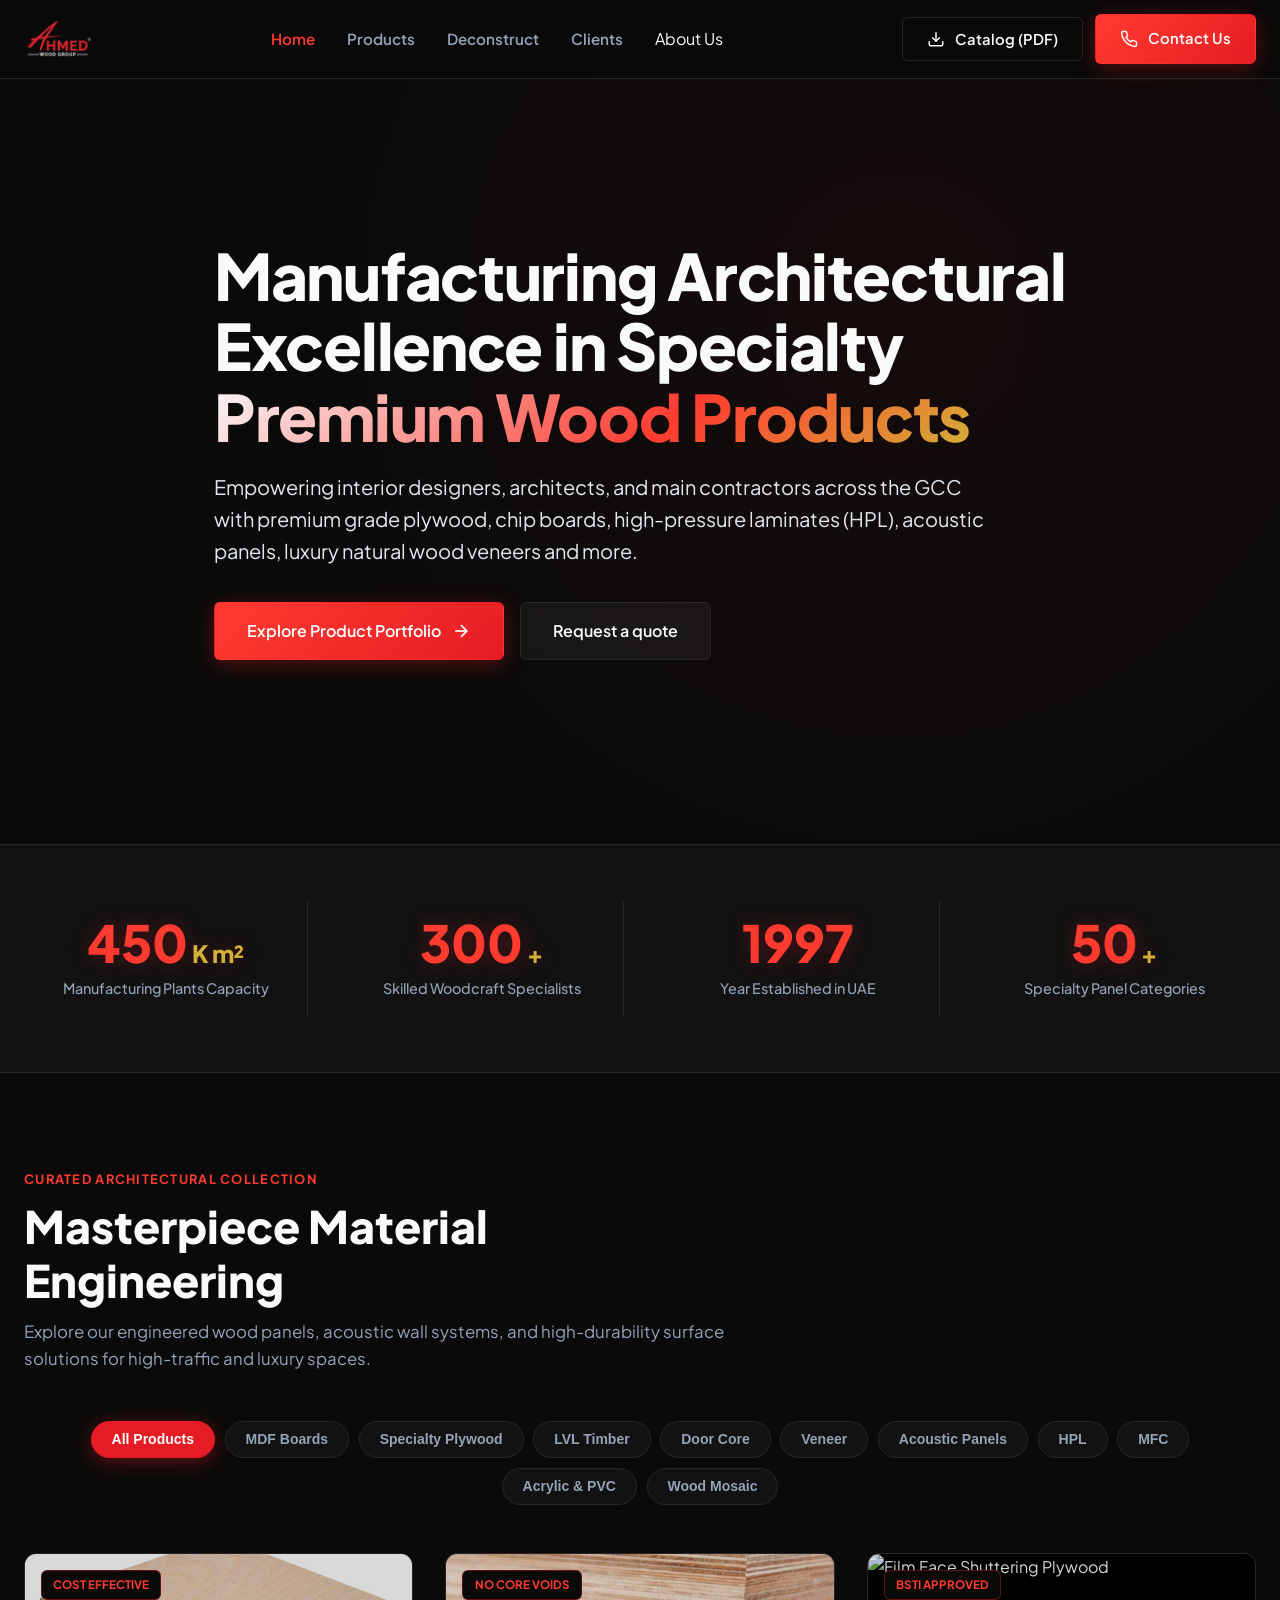
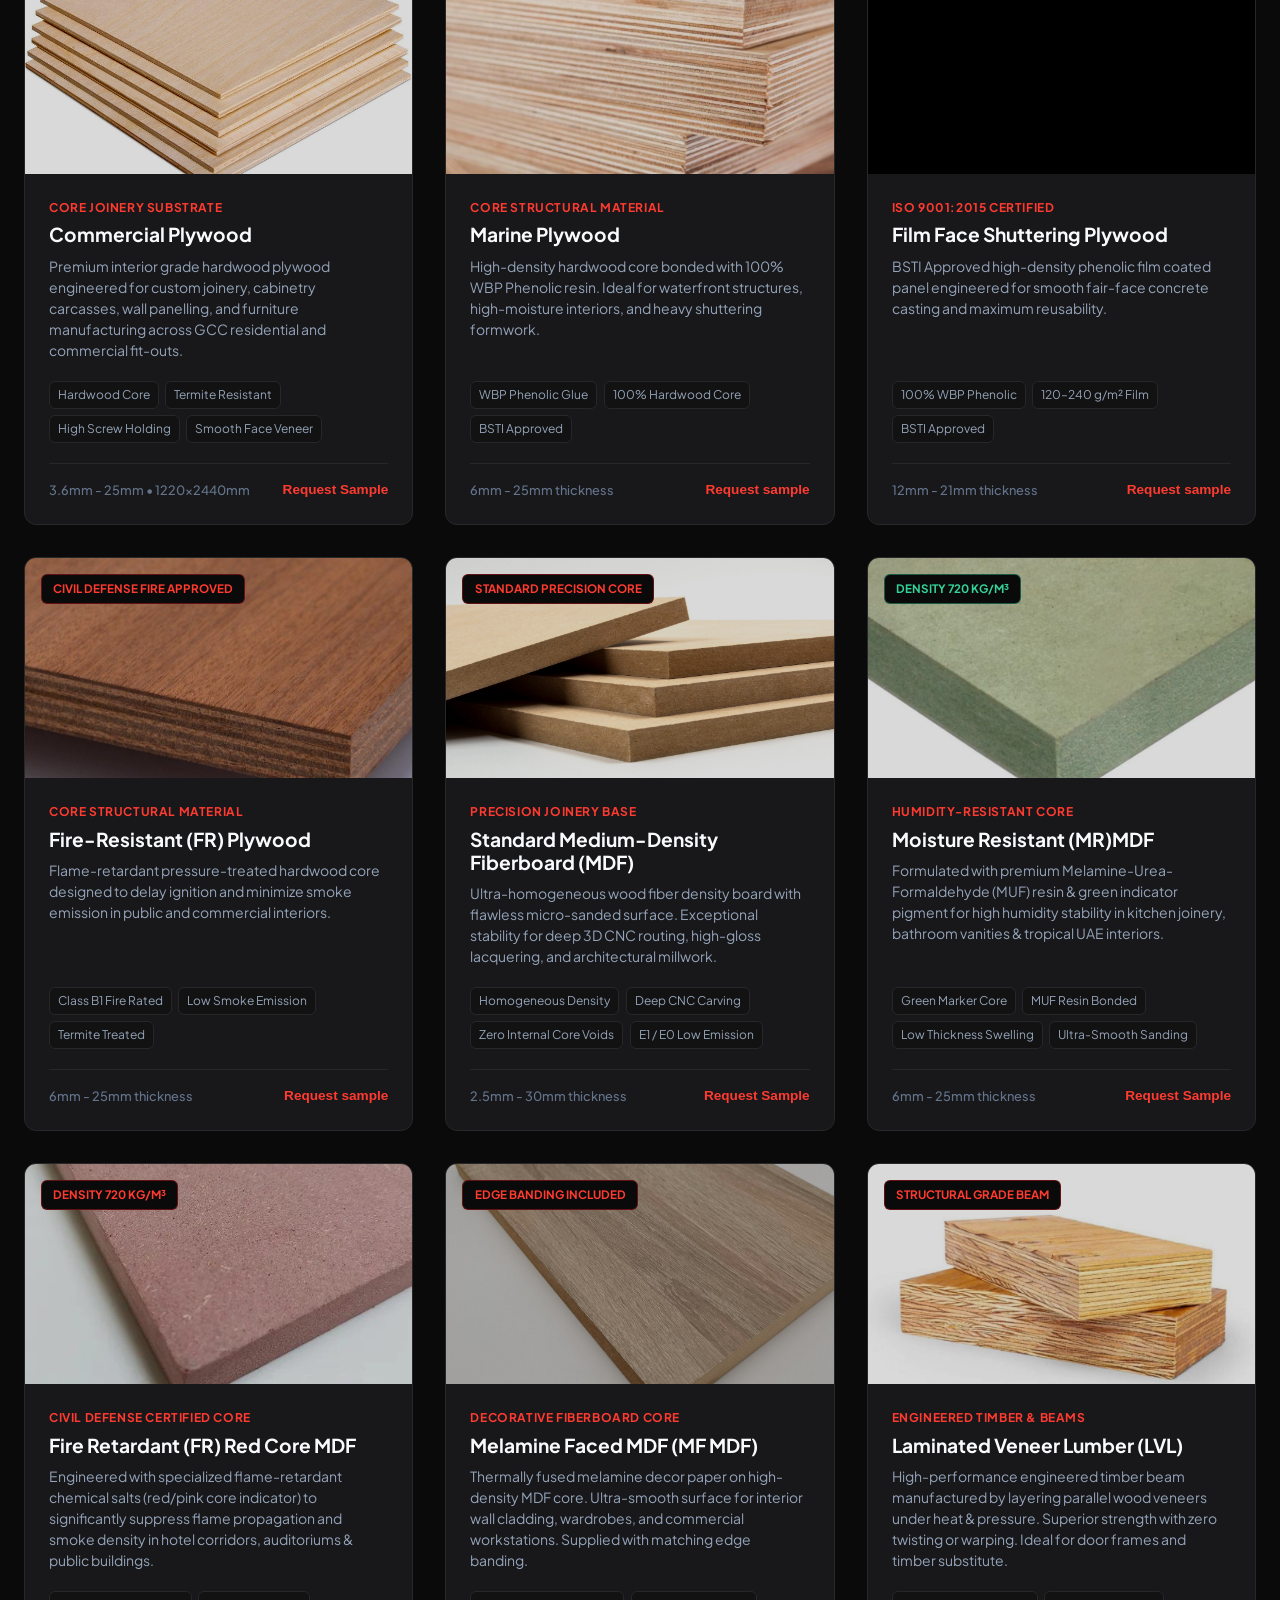
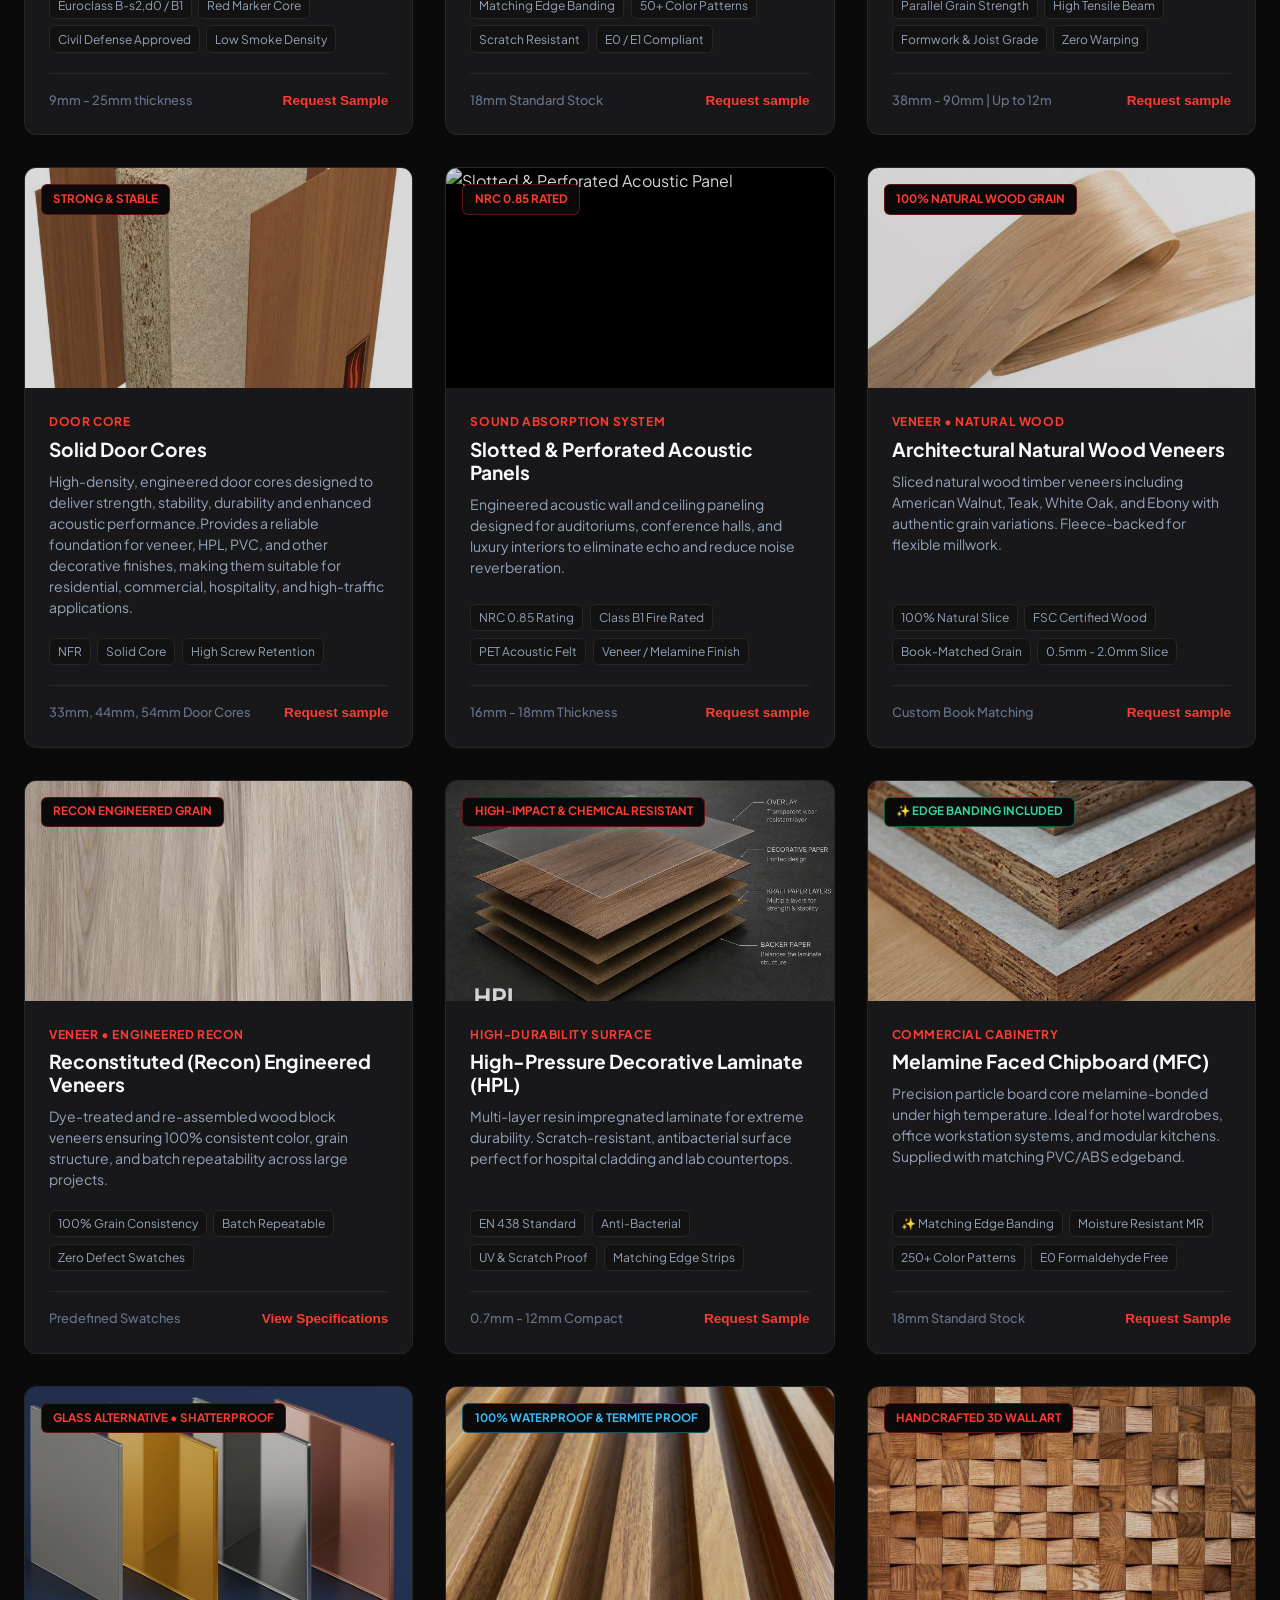
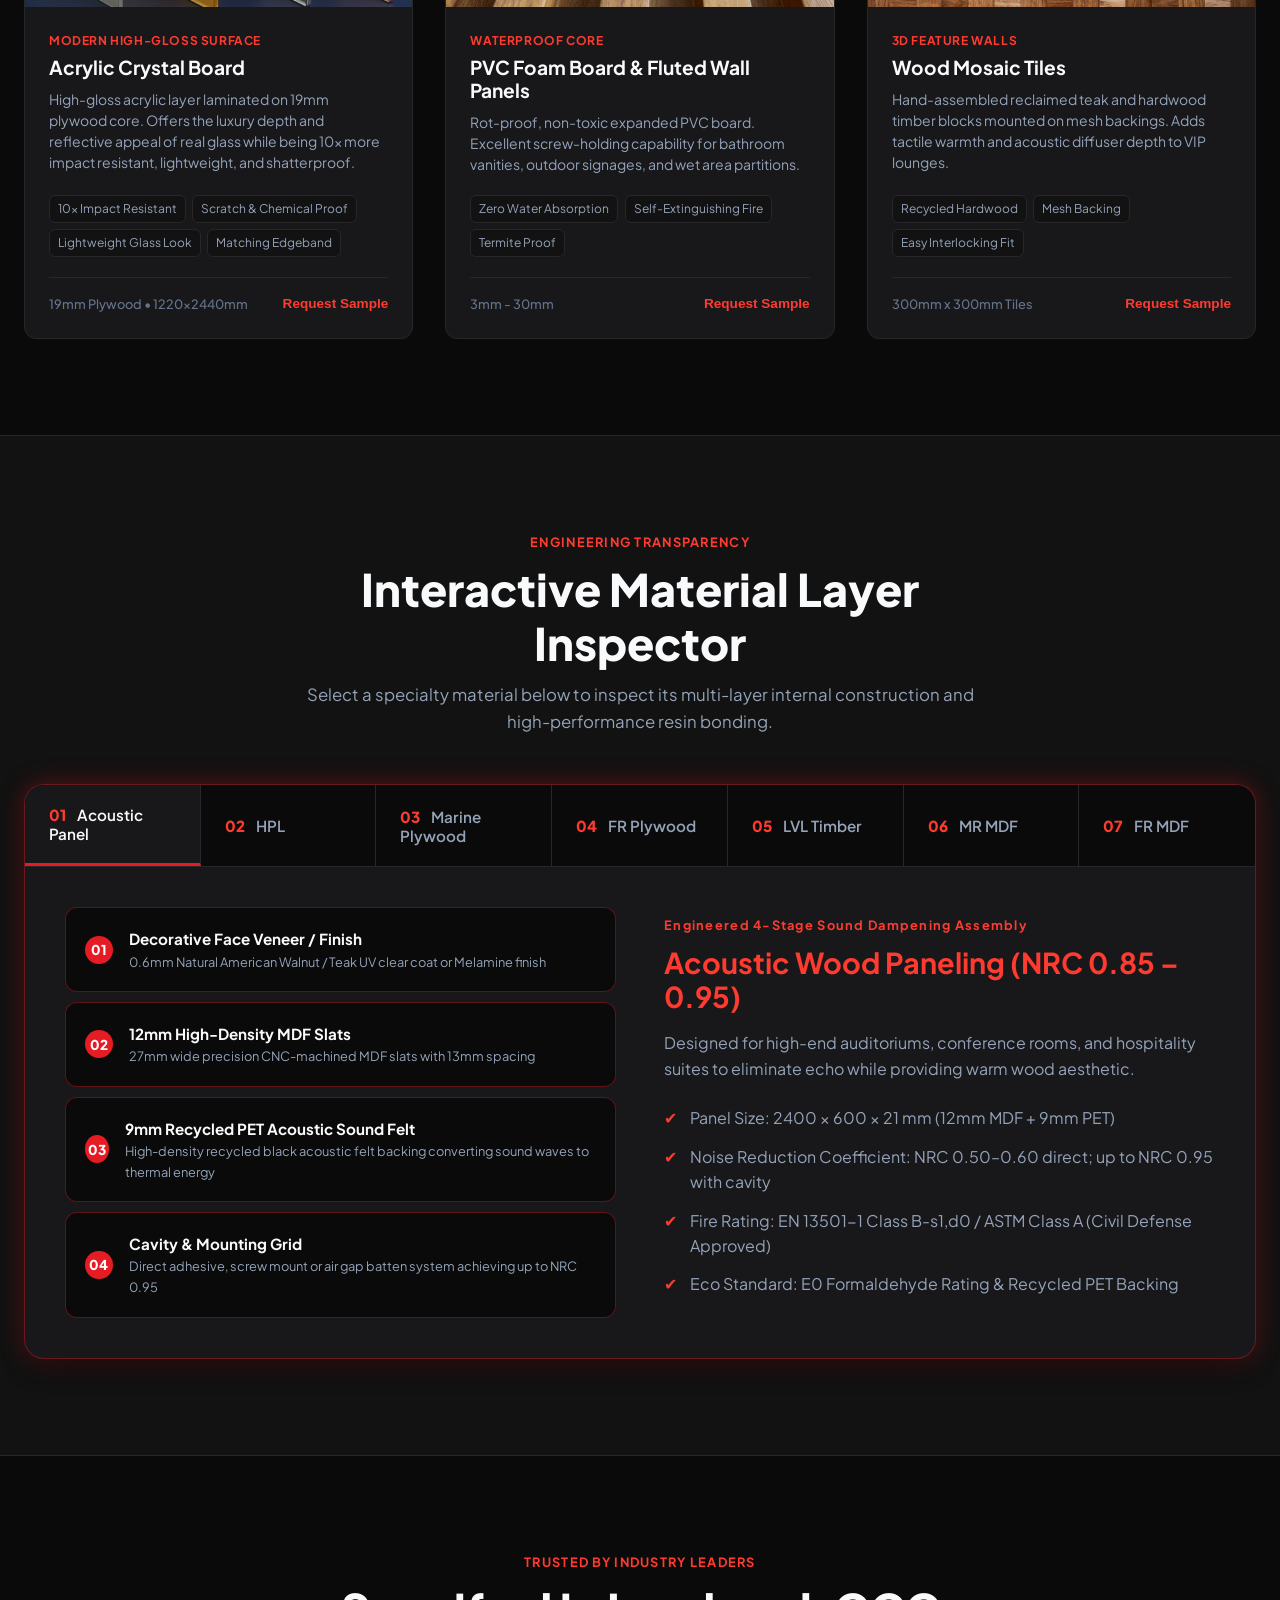
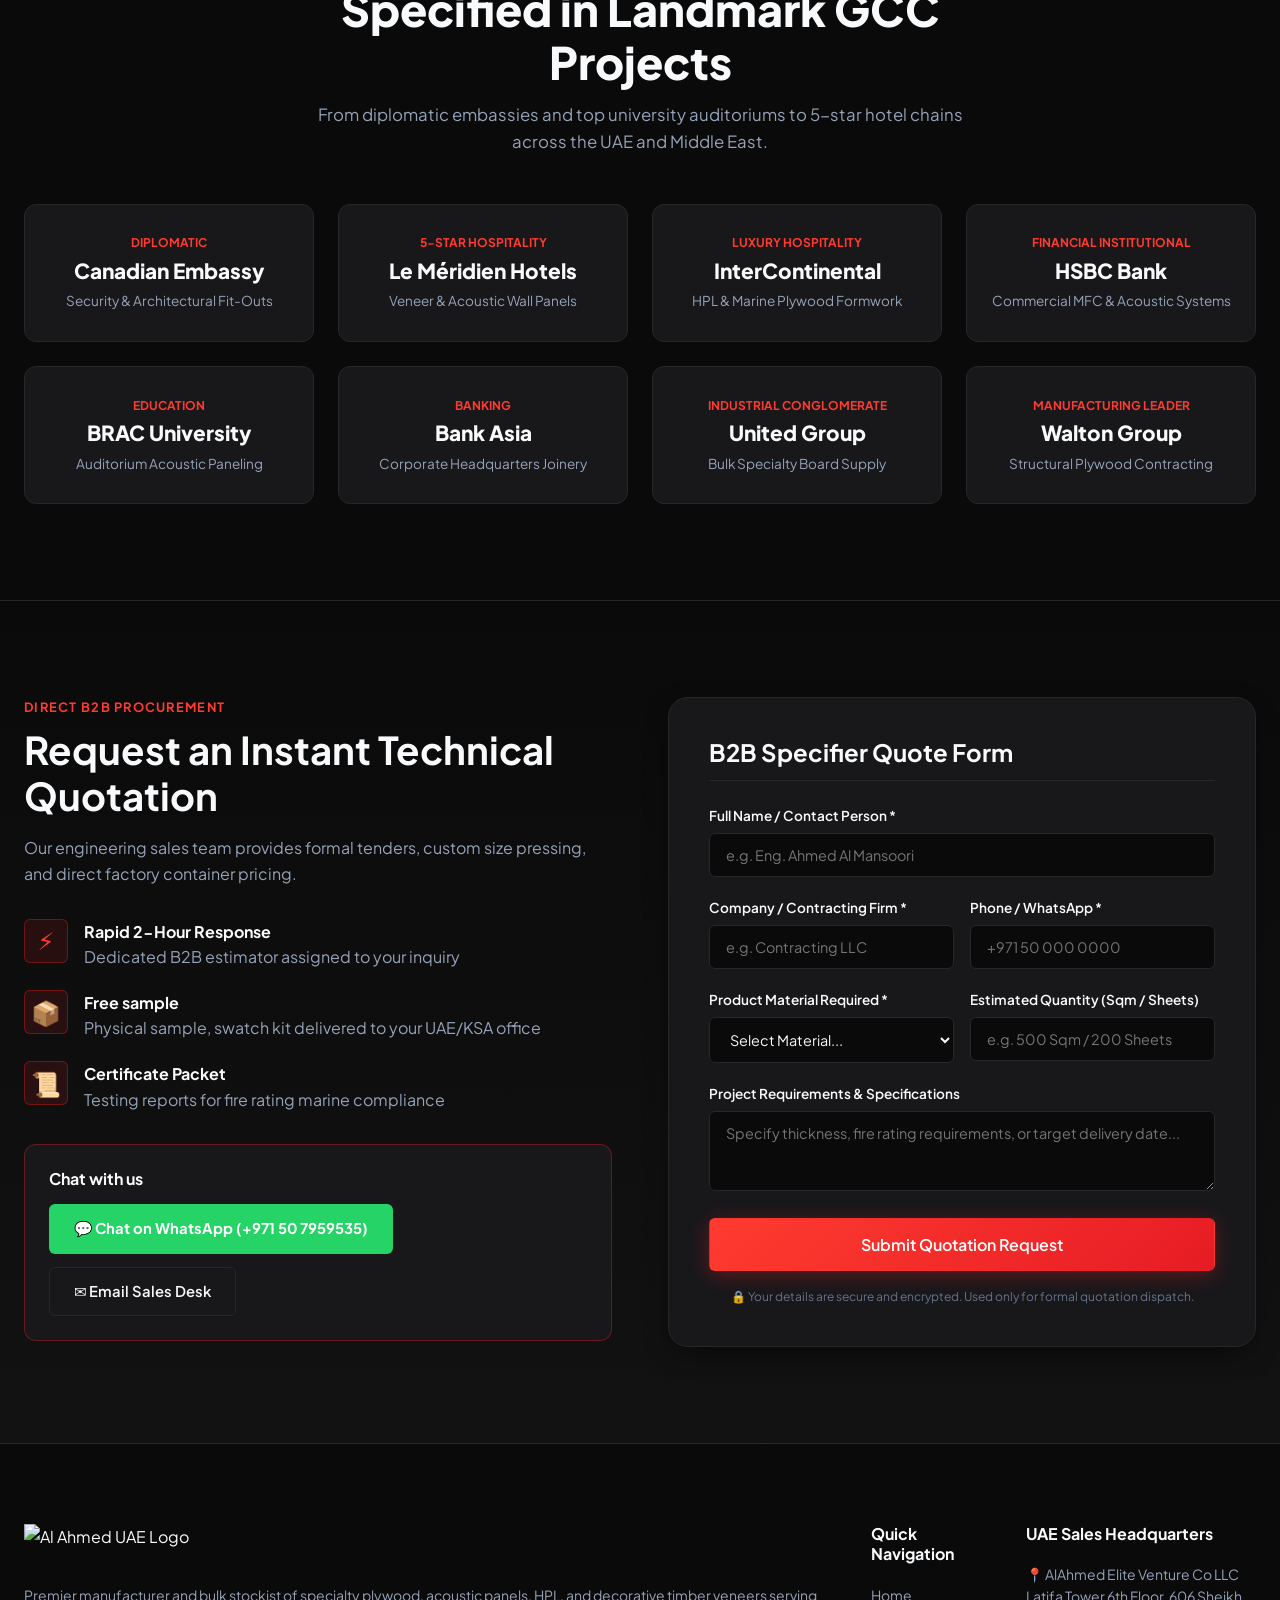
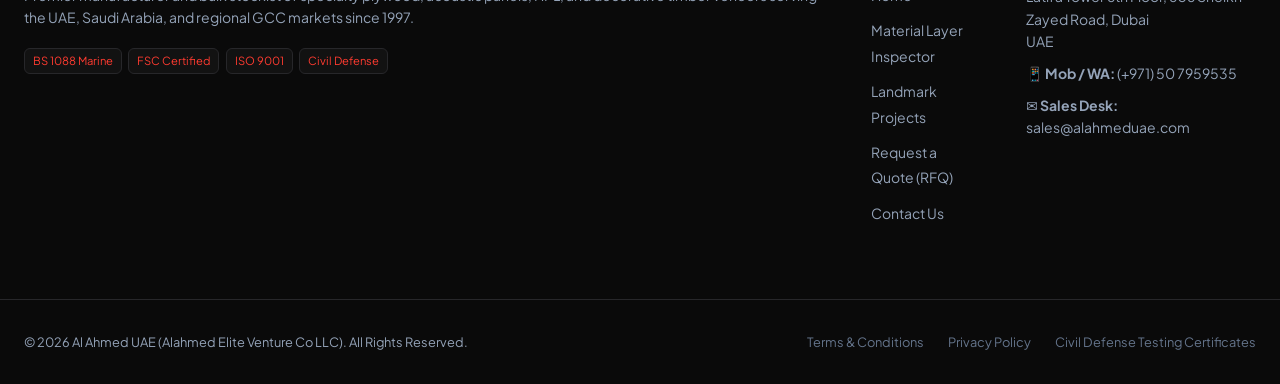
==== commit 8d9353bb: "Update index.html" ====
--- a/index.html
+++ b/index.html
@@ -36,7 +36,7 @@
   <header class="site-header" id="siteHeader">
     <div class="container header-container">
       <a href="#" class="brand-logo" aria-label="Al Ahmed UAE Home">
-        <img src="assets/images/alahmed-logo-.png" alt="Al Ahmed UAE Logo" class="logo-img">
+        <img src="alahmed-logo-.png" alt="Al Ahmed UAE Logo" class="logo-img">
       </a>
 
       <nav class="main-nav">
--- a/styles.css
+++ b/styles.css
@@ -1417,3 +1417,869 @@
 .announcement-bar {
   display: none !important;
 }
+
+/* Align footer layout & push UAE Sales Headquarters to far right */
+footer .container,
+.footer-content {
+  display: flex !important;
+  justify-content: space-between !important;
+  align-items: flex-start !important;
+  width: 100% !important;
+}
+
+/* Force contact column to align to the right edge */
+.footer-col.contact-col {
+  margin-left: auto !important;
+  text-align: left;
+}
+
+/* ==========================================================================
+   PRODUCT SPEC MODAL — PRODUCT IMAGE HEADER
+   ========================================================================== */
+
+.modal-product-media-header {
+  margin: -2.5rem -2.5rem 1.8rem -2.5rem;
+  border-radius: var(--radius-lg) var(--radius-lg) 0 0;
+  overflow: hidden;
+}
+
+.modal-product-img-box {
+  width: 100%;
+  height: 240px;
+  background: var(--color-bg-dark);
+  overflow: hidden;
+  position: relative;
+}
+
+.modal-product-img {
+  width: 100%;
+  height: 100%;
+  object-fit: cover;
+  transition: transform 0.5s ease;
+  opacity: 0.9;
+}
+
+.modal-product-img-box:hover .modal-product-img {
+  transform: scale(1.04);
+}
+
+.modal-subtitle {
+  font-size: 0.95rem;
+  color: var(--color-text-muted);
+  margin: 0.4rem 0 0;
+}
+
+.modal-action-buttons {
+  display: flex;
+  gap: 1rem;
+  margin-top: 2rem;
+  flex-wrap: wrap;
+}
+
+.modal-action-buttons .btn {
+  flex: 1;
+  min-width: 180px;
+}
+
+@media (max-width: 600px) {
+  .modal-product-img-box {
+    height: 180px;
+  }
+  .modal-action-buttons {
+    flex-direction: column;
+  }
+}
+
+/* ==========================================================================
+   ABOUT US PAGE STYLES
+   ========================================================================== */
+
+/* About Hero */
+.about-hero-section {
+  position: relative;
+  padding: 7rem 0 5rem;
+  background-color: var(--color-bg-dark);
+  background-image: radial-gradient(circle at 80% 20%, rgba(230, 28, 36, 0.08) 0%, transparent 60%),
+    linear-gradient(to bottom, rgba(10,10,10,0.6), var(--color-bg-dark));
+  border-bottom: 1px solid var(--color-border);
+  overflow: hidden;
+}
+
+.about-hero-overlay {
+  position: absolute;
+  inset: 0;
+  background: url('assets/images/about/factory-aerial-1.jpg') center/cover no-repeat;
+  opacity: 0.12;
+  filter: grayscale(80%) brightness(0.6);
+  z-index: 0;
+}
+
+.about-hero-content {
+  position: relative;
+  z-index: 2;
+  max-width: 960px;
+}
+
+.hero-badge-group-custom {
+  display: flex;
+  flex-wrap: wrap;
+  align-items: center;
+  gap: 0.8rem;
+  margin-bottom: 1.5rem;
+}
+
+.about-cta-row {
+  display: flex;
+  flex-wrap: wrap;
+  gap: 1.2rem;
+  align-items: center;
+}
+
+/* Heritage & Story */
+.about-story-section {
+  padding: 6rem 0;
+  background-color: var(--color-bg-dark);
+}
+
+.about-story-grid {
+  display: grid;
+  grid-template-columns: 1.1fr 0.9fr;
+  gap: 4rem;
+  align-items: center;
+}
+
+.about-story-text h2 {
+  font-size: clamp(1.8rem, 3vw, 2.5rem);
+  margin-bottom: 1.5rem;
+}
+
+.lead-p {
+  font-size: 1.15rem;
+  color: #f1f5f9;
+  line-height: 1.7;
+  margin-bottom: 1.2rem;
+}
+
+.about-story-text p { margin-bottom: 1.2rem; line-height: 1.7; }
+
+.heritage-highlights {
+  margin-top: 2rem;
+  display: flex;
+  flex-direction: column;
+  gap: 1.2rem;
+}
+
+.highlight-item {
+  display: flex;
+  gap: 1.2rem;
+  align-items: flex-start;
+  background: var(--color-bg-card);
+  border: 1px solid var(--color-border);
+  padding: 1.2rem;
+  border-radius: var(--radius-md);
+  transition: var(--transition-smooth);
+}
+
+.highlight-item:hover {
+  border-color: var(--color-border-red);
+  transform: translateY(-2px);
+}
+
+.highlight-icon {
+  font-size: 1.6rem;
+  background: var(--color-bg-surface);
+  border: 1px solid var(--color-border-red);
+  width: 46px;
+  height: 46px;
+  display: flex;
+  align-items: center;
+  justify-content: center;
+  border-radius: var(--radius-sm);
+  flex-shrink: 0;
+}
+
+.highlight-item strong { color: var(--color-text-main); display: block; margin-bottom: 0.2rem; }
+.highlight-item p { margin-bottom: 0; font-size: 0.875rem; }
+
+/* Facility Photos */
+.about-story-media { display: flex; flex-direction: column; gap: 1.2rem; }
+
+.facility-image-card {
+  position: relative;
+  border-radius: var(--radius-md);
+  overflow: hidden;
+  border: 1px solid var(--color-border-red);
+  background: var(--color-bg-card);
+  box-shadow: var(--shadow-card);
+}
+
+.main-facility-img { height: 320px; }
+
+.facility-img {
+  width: 100%; height: 100%;
+  object-fit: cover;
+  transition: transform 0.6s ease;
+}
+
+.facility-image-card:hover .facility-img { transform: scale(1.05); }
+
+.facility-badge {
+  position: absolute;
+  bottom: 1rem; left: 1rem;
+  background: rgba(10,10,10,0.85);
+  backdrop-filter: blur(8px);
+  padding: 0.4rem 0.8rem;
+  border-radius: var(--radius-sm);
+  border: 1px solid var(--color-border-red);
+  color: var(--color-text-main);
+  font-size: 0.8rem;
+  font-weight: 600;
+}
+
+.facility-sub-grid {
+  display: grid;
+  grid-template-columns: 1fr 1fr;
+  gap: 1.2rem;
+}
+
+.facility-sub-grid .facility-image-card { height: 160px; }
+
+/* Pillars */
+.about-pillars-section {
+  padding: 6rem 0;
+  background-color: var(--color-bg-surface);
+  border-top: 1px solid var(--color-border);
+  border-bottom: 1px solid var(--color-border);
+}
+
+.pillars-grid {
+  display: grid;
+  grid-template-columns: repeat(auto-fit, minmax(260px, 1fr));
+  gap: 2rem;
+}
+
+.pillar-card {
+  background: var(--color-bg-card);
+  border: 1px solid var(--color-border);
+  padding: 2.2rem 1.8rem;
+  border-radius: var(--radius-md);
+  position: relative;
+  transition: var(--transition-smooth);
+  display: flex;
+  flex-direction: column;
+}
+
+.pillar-card:hover {
+  border-color: var(--color-border-red);
+  transform: translateY(-6px);
+  box-shadow: var(--shadow-card), var(--shadow-red-glow);
+}
+
+.pillar-number {
+  position: absolute;
+  top: 1.5rem; right: 1.5rem;
+  font-size: 1.5rem;
+  font-weight: 800;
+  color: rgba(230,28,36,0.3);
+}
+
+.pillar-icon { font-size: 2.2rem; margin-bottom: 1.2rem; }
+.pillar-card h3 { font-size: 1.25rem; margin-bottom: 0.8rem; }
+.pillar-card p { font-size: 0.9rem; line-height: 1.6; color: var(--color-text-muted); }
+
+/* Portfolio Matrix */
+.about-portfolio-section {
+  padding: 6rem 0;
+  background-color: var(--color-bg-dark);
+}
+
+.portfolio-matrix-grid {
+  display: grid;
+  grid-template-columns: repeat(auto-fit, minmax(280px, 1fr));
+  gap: 2rem;
+}
+
+.matrix-card {
+  background: var(--color-bg-card);
+  border: 1px solid var(--color-border);
+  border-radius: var(--radius-md);
+  padding: 2rem;
+  transition: var(--transition-smooth);
+}
+
+.matrix-card:hover { border-color: var(--color-border-red); transform: translateY(-4px); }
+
+.matrix-header {
+  display: flex; align-items: center; gap: 1rem;
+  margin-bottom: 1.5rem; padding-bottom: 1rem;
+  border-bottom: 1px solid var(--color-border);
+}
+
+.matrix-icon { font-size: 1.8rem; }
+.matrix-header h4 { font-size: 1.15rem; color: var(--color-text-main); }
+
+.matrix-list { list-style: none; }
+
+.matrix-list li {
+  font-size: 0.875rem;
+  color: var(--color-text-muted);
+  margin-bottom: 0.65rem;
+  display: flex; align-items: center; gap: 0.6rem;
+}
+
+.matrix-list li::before {
+  content: "•";
+  color: var(--color-red-light);
+  font-weight: bold;
+  font-size: 1.2rem;
+}
+
+/* Certifications */
+.about-certs-section {
+  padding: 6rem 0;
+  background-color: var(--color-bg-surface);
+  border-top: 1px solid var(--color-border);
+}
+
+.cert-grid {
+  display: grid;
+  grid-template-columns: repeat(auto-fit, minmax(280px, 1fr));
+  gap: 1.8rem;
+}
+
+.cert-card {
+  background: var(--color-bg-card);
+  border: 1px solid var(--color-border);
+  padding: 2rem 1.6rem;
+  border-radius: var(--radius-md);
+  transition: var(--transition-smooth);
+}
+
+.cert-card:hover {
+  border-color: var(--color-border-red);
+  transform: translateY(-4px);
+  box-shadow: var(--shadow-red-glow);
+}
+
+.cert-icon-wrap { font-size: 2.2rem; margin-bottom: 1rem; }
+.cert-card h4 { font-size: 1.2rem; color: var(--color-text-main); margin-bottom: 0.5rem; }
+.cert-card p { font-size: 0.85rem; line-height: 1.5; color: var(--color-text-muted); }
+
+/* About CTA Banner */
+.about-cta-section {
+  padding: 5rem 0;
+  background: linear-gradient(to bottom, var(--color-bg-surface) 0%, var(--color-bg-dark) 100%);
+  border-top: 1px solid var(--color-border);
+}
+
+.about-cta-box {
+  background: var(--color-bg-card);
+  border: 1px solid var(--color-border-red);
+  border-radius: var(--radius-lg);
+  padding: 3.5rem;
+  display: flex;
+  justify-content: space-between;
+  align-items: center;
+  gap: 3rem;
+  box-shadow: var(--shadow-card), var(--shadow-red-glow);
+}
+
+.cta-text { max-width: 650px; }
+.cta-text h2 { font-size: clamp(1.8rem, 2.5vw, 2.3rem); margin: 0.8rem 0 1rem; }
+.cta-text p { font-size: 1rem; line-height: 1.6; }
+
+.cta-actions { display: flex; flex-direction: column; gap: 1rem; flex-shrink: 0; }
+
+@media (max-width: 992px) {
+  .about-story-grid { grid-template-columns: 1fr; gap: 3rem; }
+  .about-cta-box { flex-direction: column; align-items: flex-start; padding: 2.5rem; }
+  .cta-actions { width: 100%; }
+  .cta-actions .btn { width: 100%; }
+}
+
+/* ==========================================================================
+   ABOUT US ENHANCEMENTS — PROFILE BANNER, TIMELINE & IMAGE LIGHTBOX
+   ========================================================================== */
+
+/* 1. Executive Manufacturing & Operational Profile */
+.about-profile-section {
+  padding: 3rem 0;
+  background-color: var(--color-bg-surface);
+  border-bottom: 1px solid var(--color-border);
+}
+
+.about-profile-card {
+  display: flex;
+  background: var(--color-bg-card);
+  border: 1px solid var(--color-border);
+  border-radius: var(--radius-lg);
+  padding: 2.5rem;
+  gap: 2.5rem;
+  align-items: stretch;
+  box-shadow: var(--shadow-card);
+}
+
+.profile-col {
+  flex: 1;
+  display: flex;
+  flex-direction: column;
+}
+
+.profile-col-header {
+  margin-bottom: 1rem;
+}
+
+.profile-col h3 {
+  font-size: 1.35rem;
+  color: var(--color-text-main);
+  margin-top: 0.5rem;
+  line-height: 1.3;
+}
+
+.profile-col p {
+  font-size: 0.925rem;
+  line-height: 1.65;
+  color: var(--color-text-muted);
+  margin-bottom: 1.5rem;
+}
+
+.profile-tags {
+  display: flex;
+  flex-wrap: wrap;
+  gap: 0.6rem;
+  margin-top: auto;
+}
+
+.profile-tags span {
+  font-size: 0.8rem;
+  font-weight: 600;
+  padding: 0.35rem 0.75rem;
+  background: var(--color-bg-surface);
+  border: 1px solid var(--color-border);
+  border-radius: var(--radius-sm);
+  color: var(--color-text-main);
+}
+
+.profile-divider {
+  width: 1px;
+  background: var(--color-border);
+}
+
+@media (max-width: 850px) {
+  .about-profile-card {
+    flex-direction: column;
+    padding: 1.8rem;
+    gap: 1.8rem;
+  }
+  .profile-divider {
+    width: 100%;
+    height: 1px;
+  }
+}
+
+/* 2. Facility Image Zoom & Lightbox Hint */
+.facility-image-card {
+  cursor: pointer;
+}
+
+.image-zoom-hint {
+  position: absolute;
+  top: 1rem;
+  right: 1rem;
+  background: rgba(10, 10, 10, 0.75);
+  backdrop-filter: blur(8px);
+  border: 1px solid rgba(255, 255, 255, 0.15);
+  color: #ffffff;
+  padding: 0.35rem 0.7rem;
+  border-radius: 20px;
+  font-size: 0.75rem;
+  font-weight: 500;
+  display: flex;
+  align-items: center;
+  gap: 0.4rem;
+  opacity: 0;
+  transform: translateY(-4px);
+  transition: all 0.3s ease;
+  pointer-events: none;
+}
+
+.image-zoom-hint.compact {
+  padding: 0.4rem;
+  border-radius: 50%;
+}
+
+.facility-image-card:hover .image-zoom-hint {
+  opacity: 1;
+  transform: translateY(0);
+}
+
+/* 3. Evolution & Milestones Timeline */
+.about-timeline-section {
+  padding: 6rem 0;
+  background-color: var(--color-bg-dark);
+  border-top: 1px solid var(--color-border);
+  position: relative;
+}
+
+.timeline-container {
+  position: relative;
+  max-width: 960px;
+  margin: 3rem auto 0;
+  padding-left: 2rem;
+}
+
+.timeline-track {
+  position: absolute;
+  left: 80px;
+  top: 10px;
+  bottom: 10px;
+  width: 2px;
+  background: linear-gradient(to bottom, var(--color-red-light) 0%, rgba(230,28,36,0.3) 80%, transparent 100%);
+}
+
+.timeline-card {
+  position: relative;
+  display: flex;
+  align-items: flex-start;
+  gap: 2.5rem;
+  margin-bottom: 2.8rem;
+}
+
+.timeline-card:last-child {
+  margin-bottom: 0;
+}
+
+.timeline-year {
+  width: 80px;
+  font-size: 1.25rem;
+  font-weight: 800;
+  color: var(--color-text-main);
+  text-align: right;
+  flex-shrink: 0;
+  padding-top: 0.8rem;
+  letter-spacing: -0.5px;
+}
+
+.timeline-card.active .timeline-year {
+  color: var(--color-red-light);
+}
+
+.timeline-dot {
+  width: 14px;
+  height: 14px;
+  background: var(--color-bg-dark);
+  border: 3px solid var(--color-red-light);
+  border-radius: 50%;
+  position: absolute;
+  left: 74px;
+  top: 1.1rem;
+  z-index: 2;
+  box-shadow: 0 0 10px rgba(230, 28, 36, 0.5);
+  transition: all 0.3s ease;
+}
+
+.timeline-card:hover .timeline-dot,
+.timeline-card.active .timeline-dot {
+  background: var(--color-red-light);
+  transform: scale(1.3);
+}
+
+.timeline-body {
+  flex: 1;
+  background: var(--color-bg-card);
+  border: 1px solid var(--color-border);
+  border-radius: var(--radius-md);
+  padding: 1.6rem 2rem;
+  transition: var(--transition-smooth);
+}
+
+.timeline-card:hover .timeline-body,
+.timeline-card.active .timeline-body {
+  border-color: var(--color-border-red);
+  transform: translateX(4px);
+  box-shadow: var(--shadow-card), var(--shadow-red-glow);
+}
+
+.timeline-body h4 {
+  font-size: 1.15rem;
+  color: var(--color-text-main);
+  margin-bottom: 0.6rem;
+}
+
+.timeline-body p {
+  font-size: 0.9rem;
+  line-height: 1.6;
+  color: var(--color-text-muted);
+  margin-bottom: 1rem;
+}
+
+.timeline-tag {
+  display: inline-block;
+  font-size: 0.75rem;
+  font-weight: 700;
+  text-transform: uppercase;
+  letter-spacing: 0.5px;
+  padding: 0.25rem 0.65rem;
+  background: var(--color-bg-surface);
+  border: 1px solid var(--color-border);
+  border-radius: var(--radius-sm);
+  color: var(--color-text-muted);
+}
+
+.timeline-tag.highlight {
+  background: rgba(230, 28, 36, 0.12);
+  border-color: var(--color-border-red);
+  color: var(--color-red-light);
+}
+
+@media (max-width: 650px) {
+  .timeline-container {
+    padding-left: 0;
+  }
+  .timeline-track {
+    left: 10px;
+  }
+  .timeline-dot {
+    left: 4px;
+    top: 0.2rem;
+  }
+  .timeline-card {
+    flex-direction: column;
+    gap: 0.5rem;
+    padding-left: 2rem;
+  }
+  .timeline-year {
+    width: auto;
+    text-align: left;
+    padding-top: 0;
+    font-size: 1.1rem;
+  }
+}
+
+/* 4. Fullscreen Image Lightbox Modal */
+.image-lightbox-modal {
+  position: fixed;
+  inset: 0;
+  z-index: 9999;
+  display: flex;
+  align-items: center;
+  justify-content: center;
+  opacity: 0;
+  visibility: hidden;
+  transition: opacity 0.3s ease, visibility 0.3s ease;
+}
+
+.image-lightbox-modal.open {
+  opacity: 1;
+  visibility: visible;
+}
+
+.lightbox-overlay {
+  position: absolute;
+  inset: 0;
+  background: rgba(0, 0, 0, 0.9);
+  backdrop-filter: blur(12px);
+  cursor: pointer;
+}
+
+.lightbox-content {
+  position: relative;
+  z-index: 2;
+  max-width: 90vw;
+  max-height: 88vh;
+  display: flex;
+  flex-direction: column;
+  align-items: center;
+}
+
+.lightbox-img {
+  max-width: 100%;
+  max-height: 80vh;
+  object-fit: contain;
+  border-radius: var(--radius-md);
+  border: 1px solid rgba(255, 255, 255, 0.15);
+  box-shadow: 0 20px 50px rgba(0, 0, 0, 0.8);
+}
+
+.lightbox-caption {
+  margin-top: 1rem;
+  color: #f1f5f9;
+  font-size: 0.95rem;
+  font-weight: 500;
+  text-align: center;
+  background: rgba(20, 20, 20, 0.8);
+  padding: 0.4rem 1rem;
+  border-radius: var(--radius-sm);
+  border: 1px solid var(--color-border);
+}
+
+.lightbox-close {
+  position: absolute;
+  top: -45px;
+  right: 0;
+  background: rgba(255, 255, 255, 0.1);
+  border: 1px solid rgba(255, 255, 255, 0.2);
+  color: #ffffff;
+  font-size: 1.8rem;
+  width: 38px;
+  height: 38px;
+  border-radius: 50%;
+  cursor: pointer;
+  display: flex;
+  align-items: center;
+  justify-content: center;
+  line-height: 1;
+  transition: all 0.2s ease;
+}
+
+.lightbox-close:hover {
+  background: var(--color-red-light);
+  border-color: var(--color-red-light);
+  transform: scale(1.1);
+}
+
+/* ==========================================================================
+   CLEAN EDITORIAL ABOUT US PAGE STYLES
+   ========================================================================== */
+
+.about-hero-section .page-title {
+  font-size: clamp(2.8rem, 5.5vw, 4.5rem);
+  font-weight: 800;
+  color: var(--color-red-light);
+  letter-spacing: -1.5px;
+  line-height: 1.1;
+  margin-bottom: 0.6rem;
+  text-shadow: 0 0 35px rgba(230, 28, 36, 0.25);
+}
+
+.hero-subtitle-clean {
+  font-size: clamp(1.4rem, 2.2vw, 1.85rem);
+  font-weight: 700;
+  color: var(--color-text-main);
+  margin: 0.6rem 0 1.4rem;
+  letter-spacing: -0.5px;
+}
+
+/* Numbers Table Section */
+.about-numbers-section {
+  padding: 5rem 0;
+  background-color: var(--color-bg-surface);
+  border-top: 1px solid var(--color-border);
+  border-bottom: 1px solid var(--color-border);
+}
+
+.numbers-table-card {
+  background: var(--color-bg-card);
+  border: 1px solid var(--color-border);
+  border-radius: var(--radius-lg);
+  overflow: hidden;
+  max-width: 800px;
+  box-shadow: var(--shadow-card);
+}
+
+.clean-numbers-table {
+  width: 100%;
+  border-collapse: collapse;
+}
+
+.clean-numbers-table tr {
+  border-bottom: 1px solid var(--color-border);
+  transition: var(--transition-smooth);
+}
+
+.clean-numbers-table tr:last-child {
+  border-bottom: none;
+}
+
+.clean-numbers-table tr:hover {
+  background: rgba(230, 28, 36, 0.04);
+}
+
+.clean-numbers-table td {
+  padding: 1.4rem 2rem;
+  font-size: 1.05rem;
+}
+
+.num-highlight {
+  font-size: 1.35rem;
+  font-weight: 800;
+  color: var(--color-text-main);
+  width: 38%;
+  white-space: nowrap;
+  letter-spacing: -0.5px;
+}
+
+.num-desc {
+  color: var(--color-text-muted);
+  font-size: 1rem;
+}
+
+/* Clean Content Boxes */
+.about-products-overview-section,
+.about-quality-section {
+  padding: 5rem 0;
+  background-color: var(--color-bg-dark);
+}
+
+.about-quality-section {
+  background-color: var(--color-bg-surface);
+  border-top: 1px solid var(--color-border);
+}
+
+.clean-content-box {
+  background: var(--color-bg-card);
+  border: 1px solid var(--color-border);
+  border-radius: var(--radius-lg);
+  padding: 2.8rem;
+  max-width: 960px;
+  box-shadow: var(--shadow-card);
+}
+
+.body-p {
+  font-size: 1.05rem;
+  line-height: 1.7;
+  color: var(--color-text-muted);
+  margin-top: 1rem;
+}
+
+/* Innovation Spotlight: Ahmed HPL */
+.about-spotlight-section {
+  padding: 5rem 0;
+  background-color: var(--color-bg-dark);
+  border-top: 1px solid var(--color-border);
+}
+
+.spotlight-card {
+  background: linear-gradient(135deg, rgba(230, 28, 36, 0.08) 0%, var(--color-bg-card) 60%);
+  border: 1px solid var(--color-border-red);
+  border-radius: var(--radius-lg);
+  padding: 3rem;
+  max-width: 960px;
+  box-shadow: var(--shadow-card), var(--shadow-red-glow);
+}
+
+.spotlight-badge-wrap {
+  margin-bottom: 1rem;
+}
+
+.spotlight-title {
+  font-size: clamp(1.6rem, 2.5vw, 2.1rem);
+  color: var(--color-text-main);
+  margin-bottom: 1.2rem;
+}
+
+@media (max-width: 650px) {
+  .clean-numbers-table td {
+    padding: 1.1rem 1.2rem;
+  }
+  .num-highlight {
+    font-size: 1.15rem;
+    width: 45%;
+  }
+  .clean-content-box,
+  .spotlight-card {
+    padding: 1.8rem;
+  }
+}
+
+
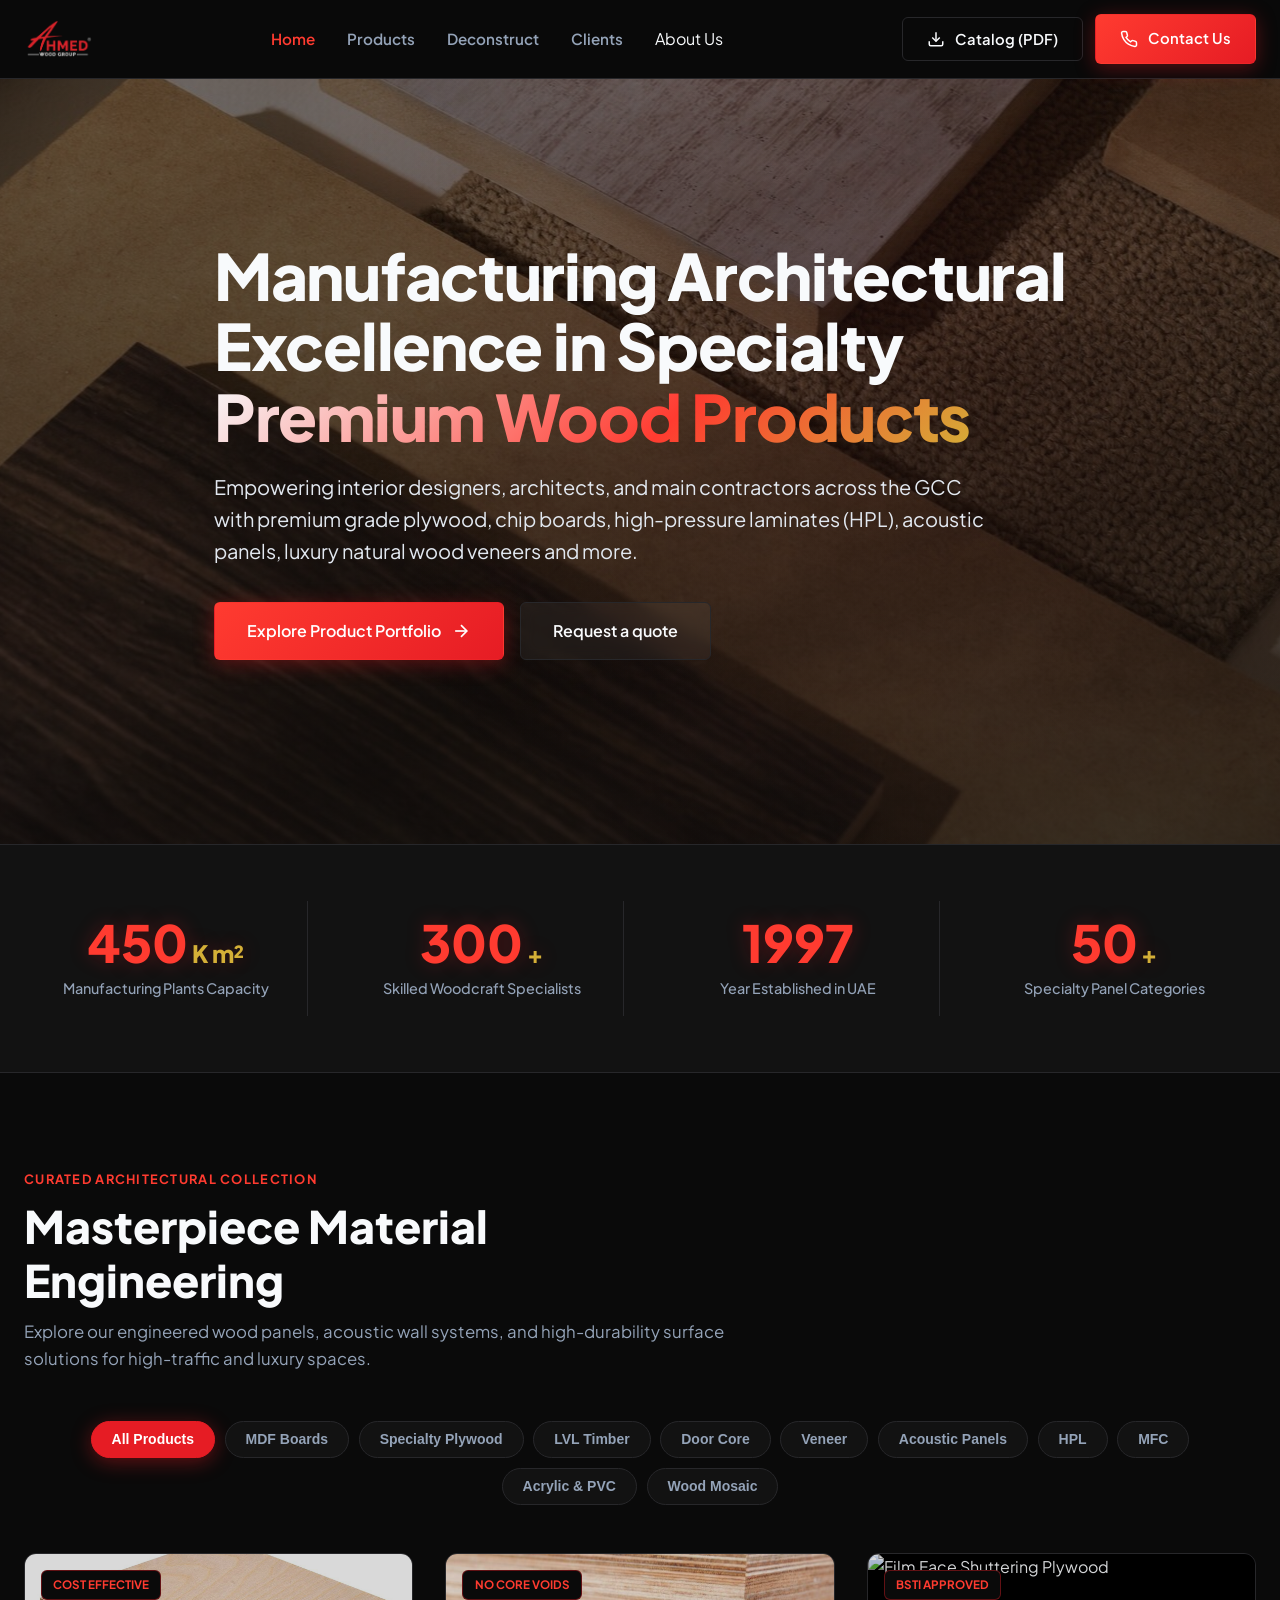
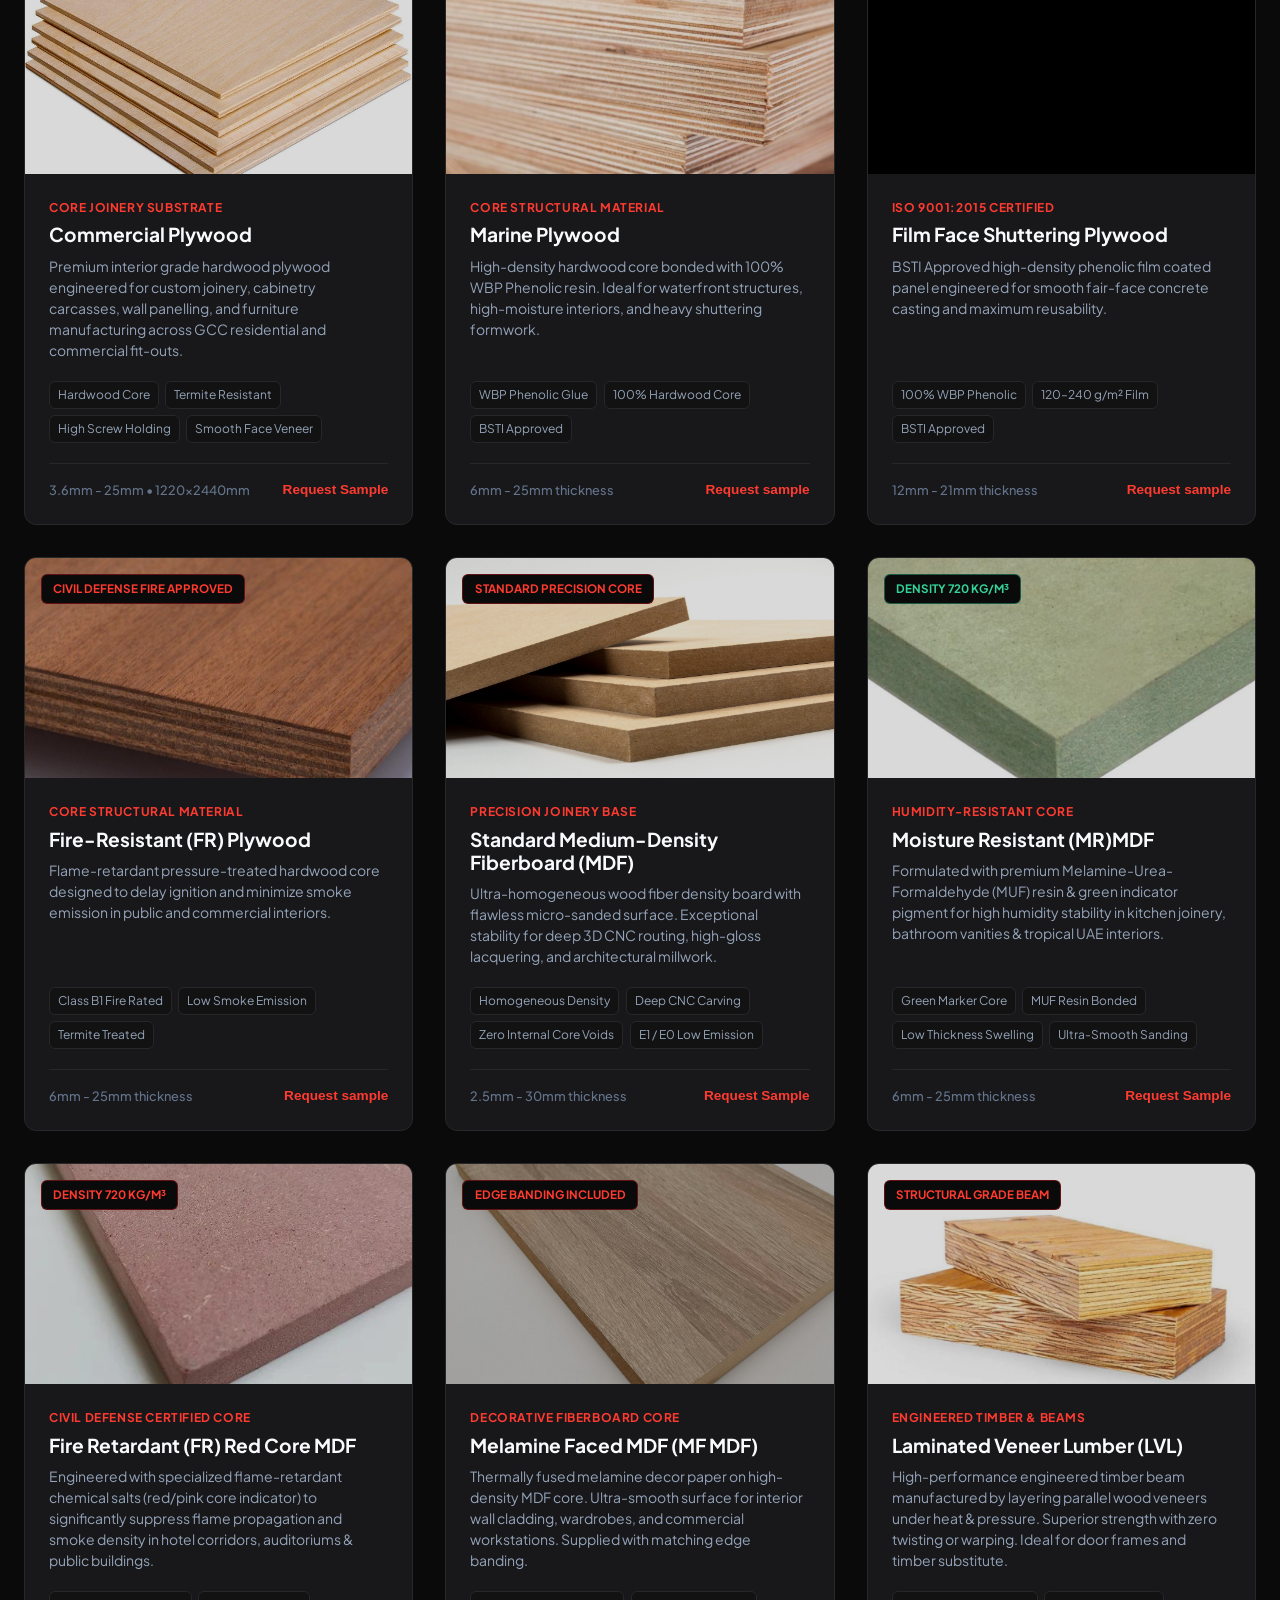
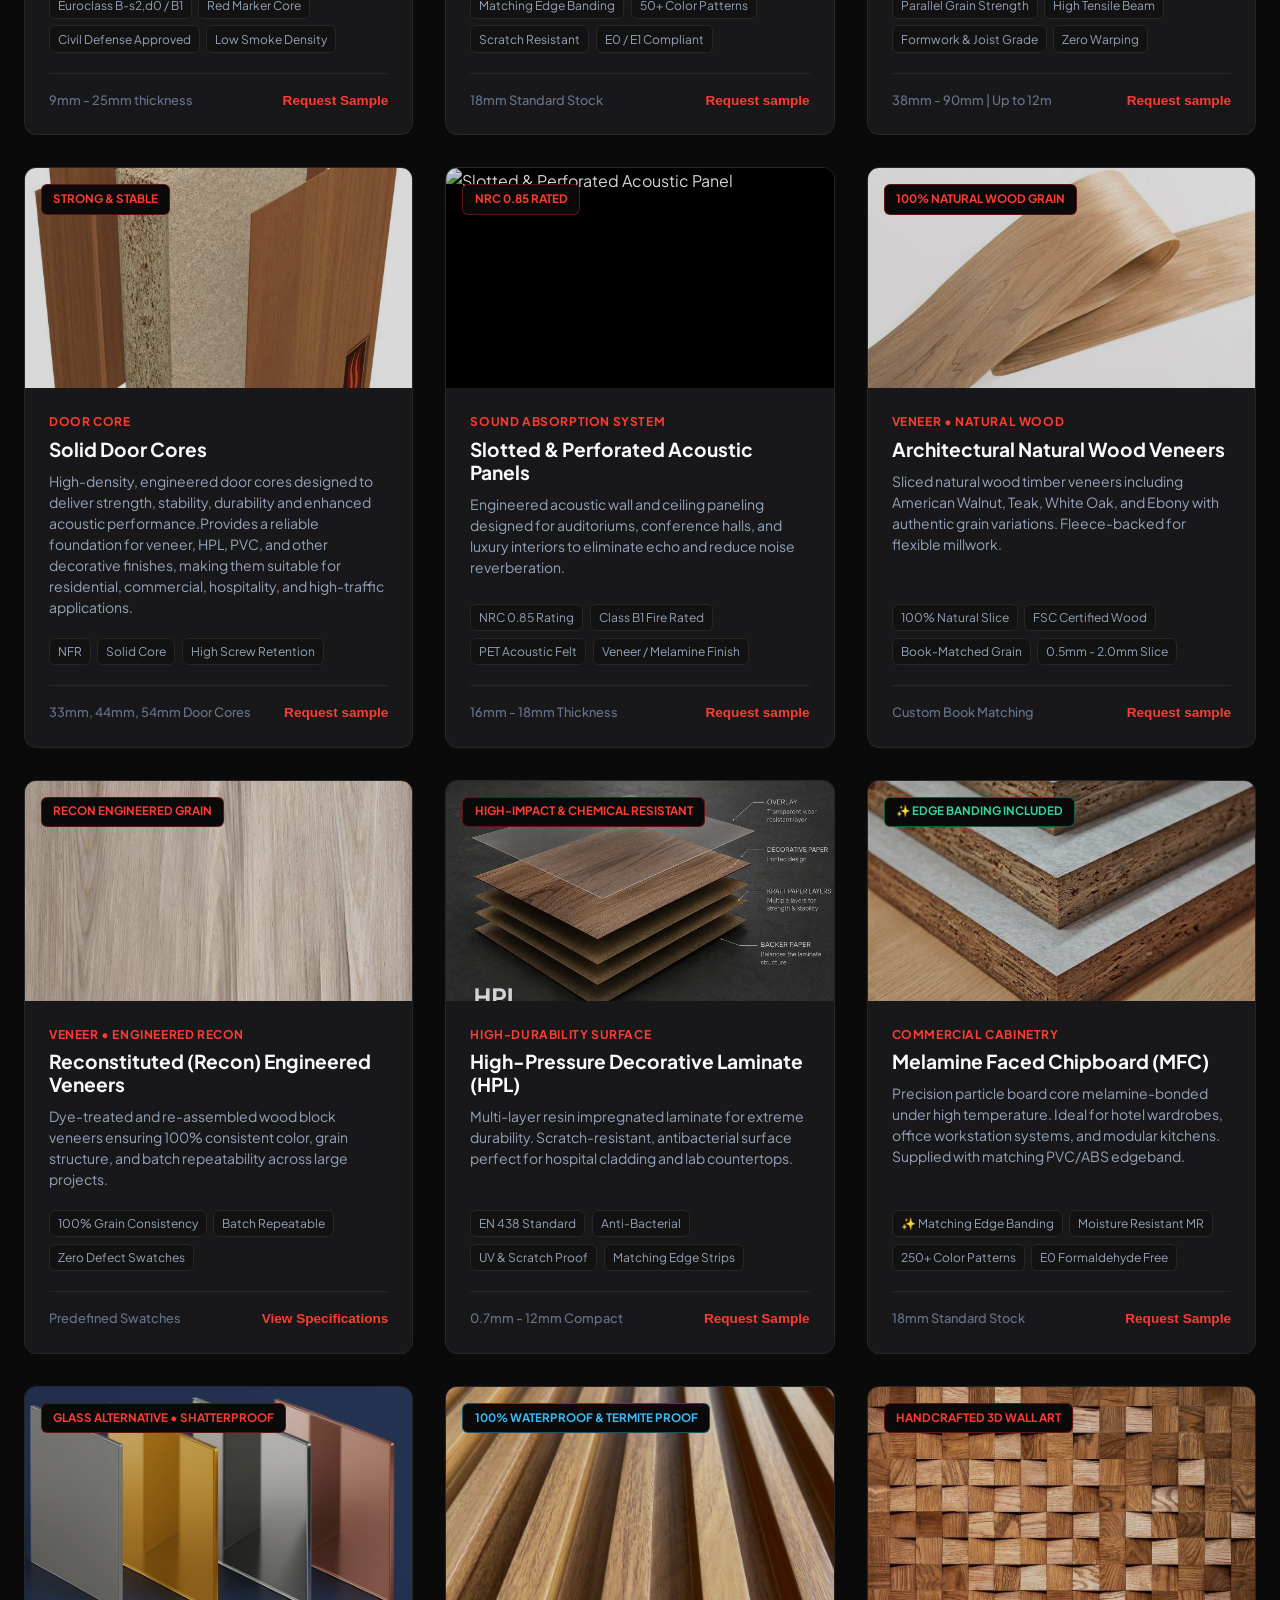
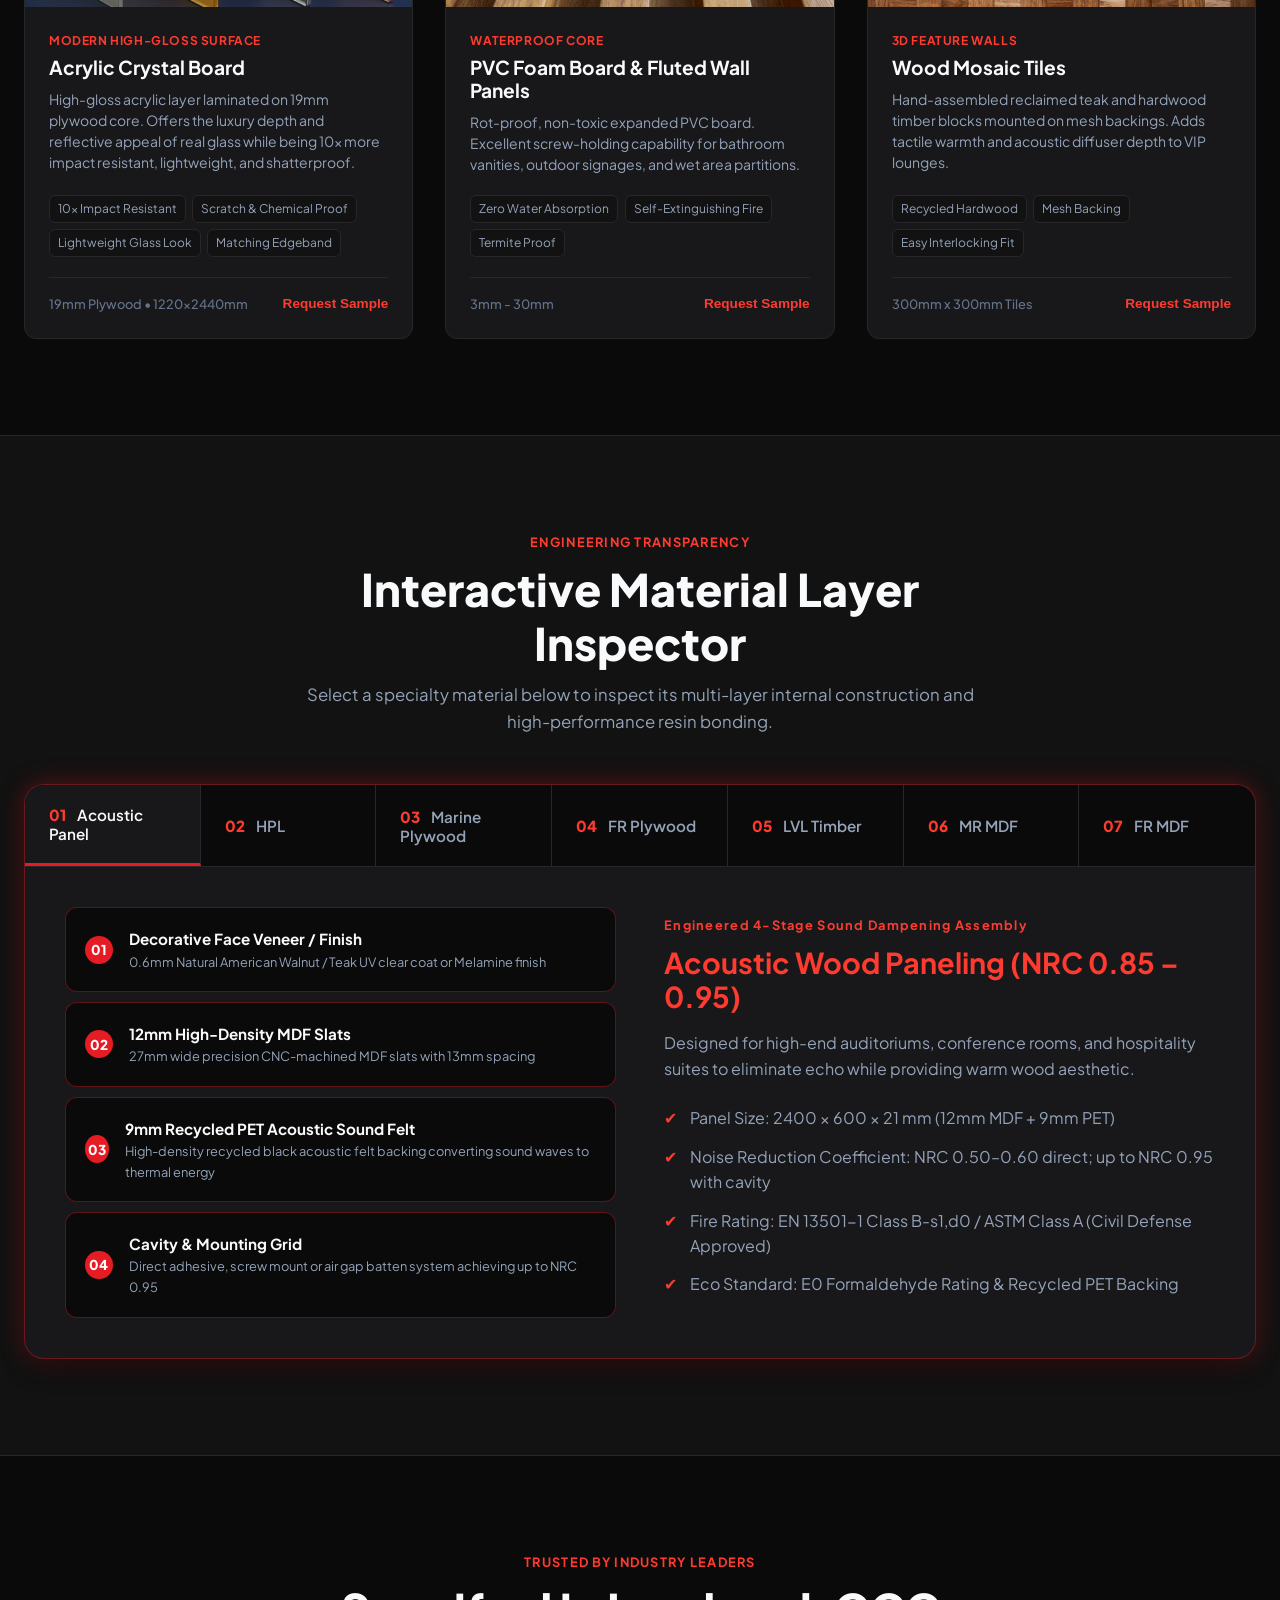
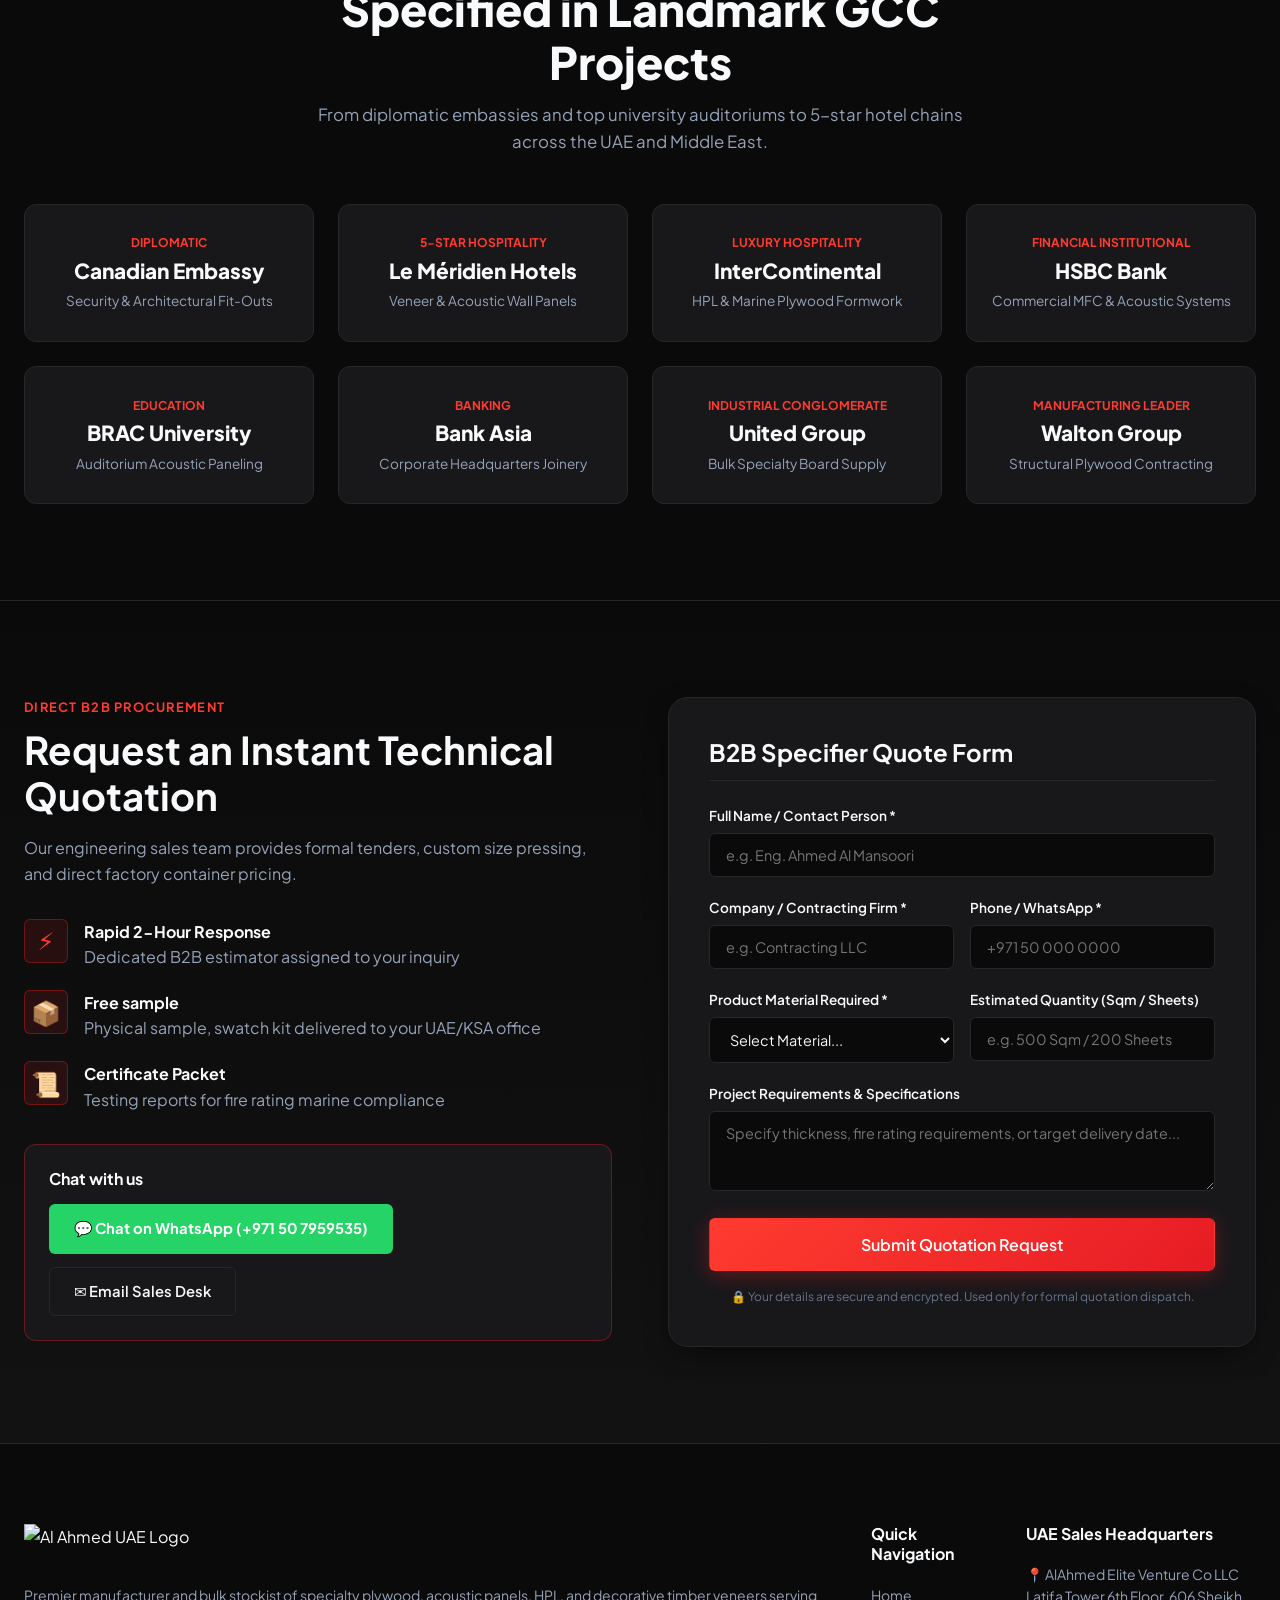
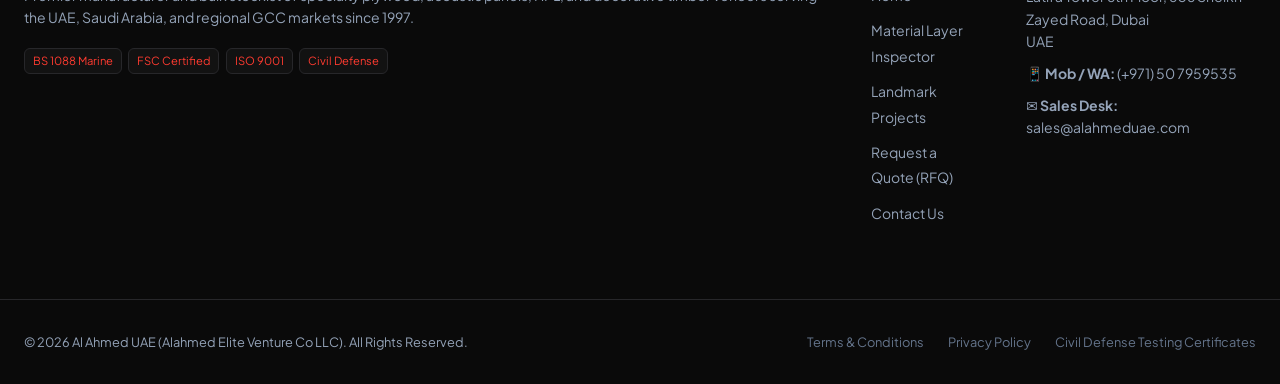
==== commit ec1b07d7: "Update index.html" ====
--- a/index.html
+++ b/index.html
@@ -75,7 +75,7 @@
   <section class="hero-section" id="hero">
     <div class="hero-bg-overlay"></div>
 
-    <video class="hero-bg-video" autoplay loop muted playsinline poster="assets/images/freepik-26733345.png">
+    <video class="hero-bg-video" autoplay loop muted playsinline poster="assets/images/freepik-26733345.jpg">
       <source src="assets/ahmed hero video.mp4" type="video/mp4">
       Your browser does not support the video tag.
     </video>
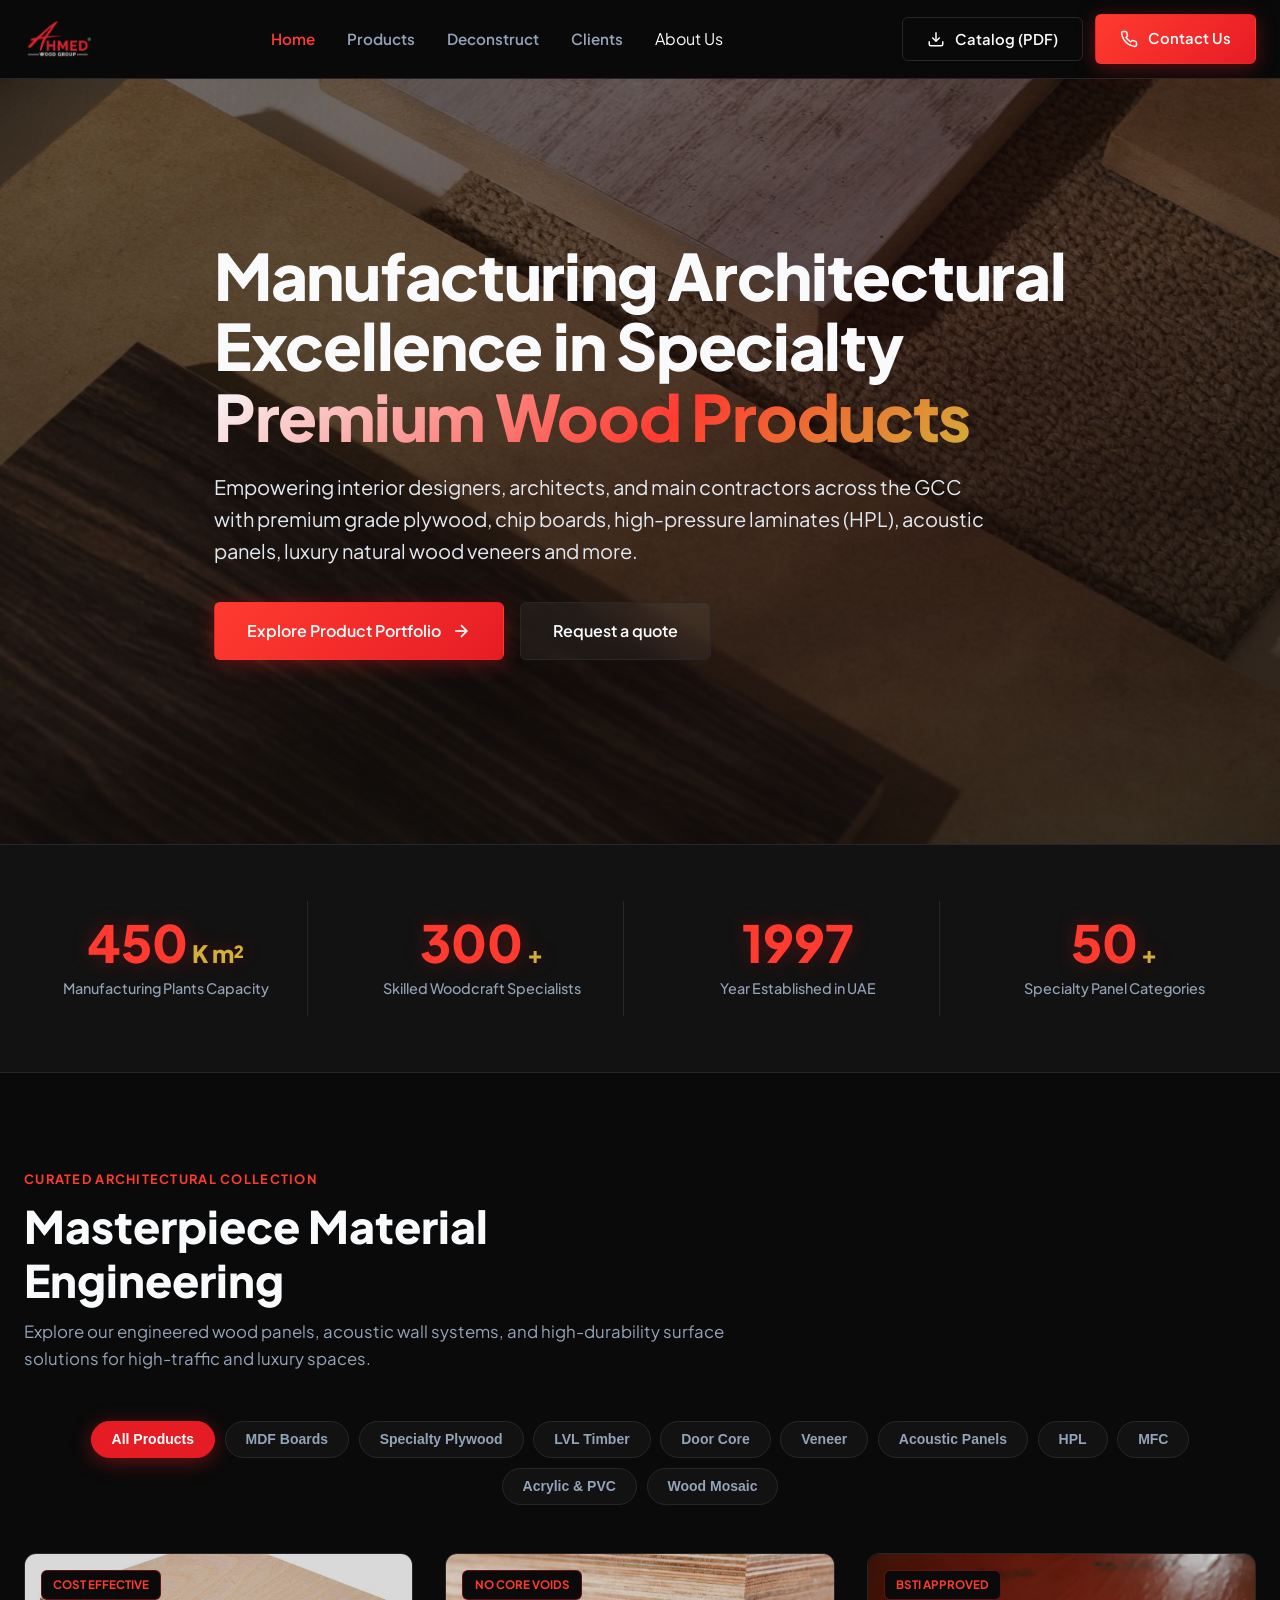
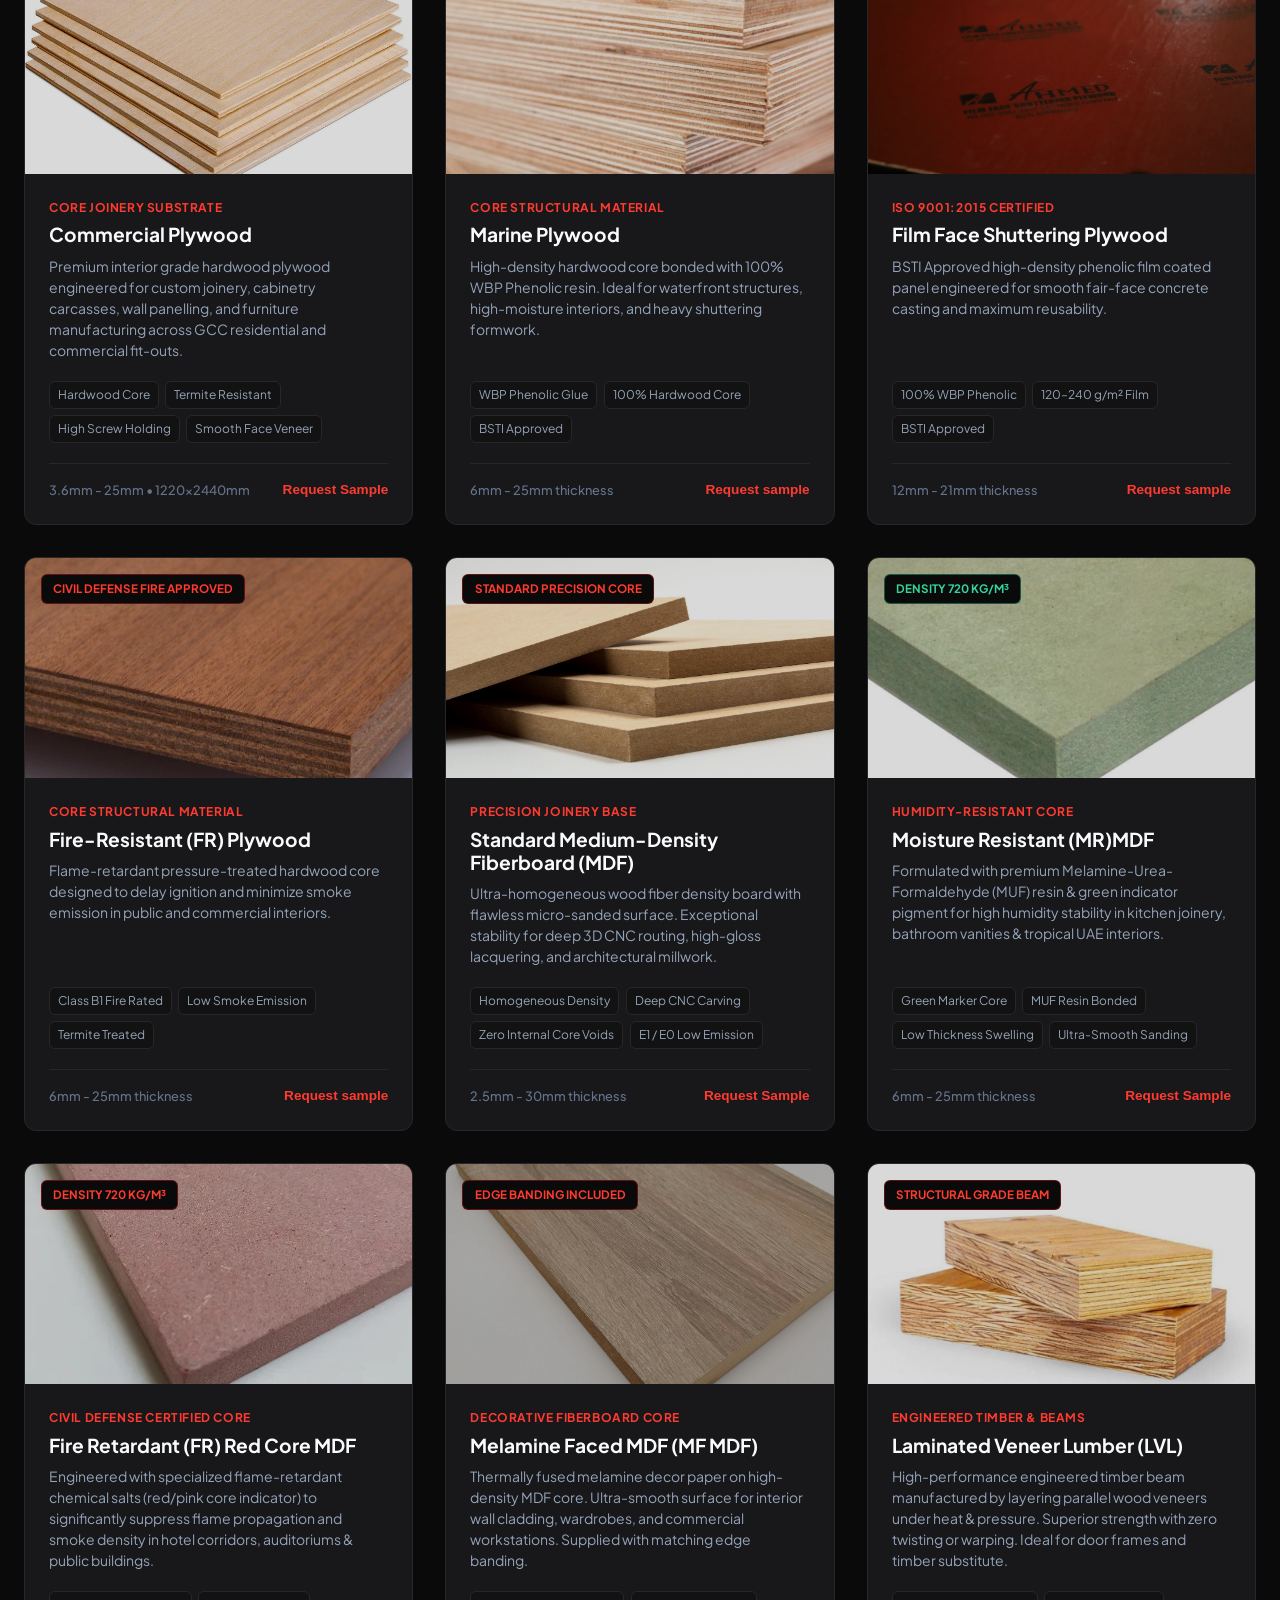
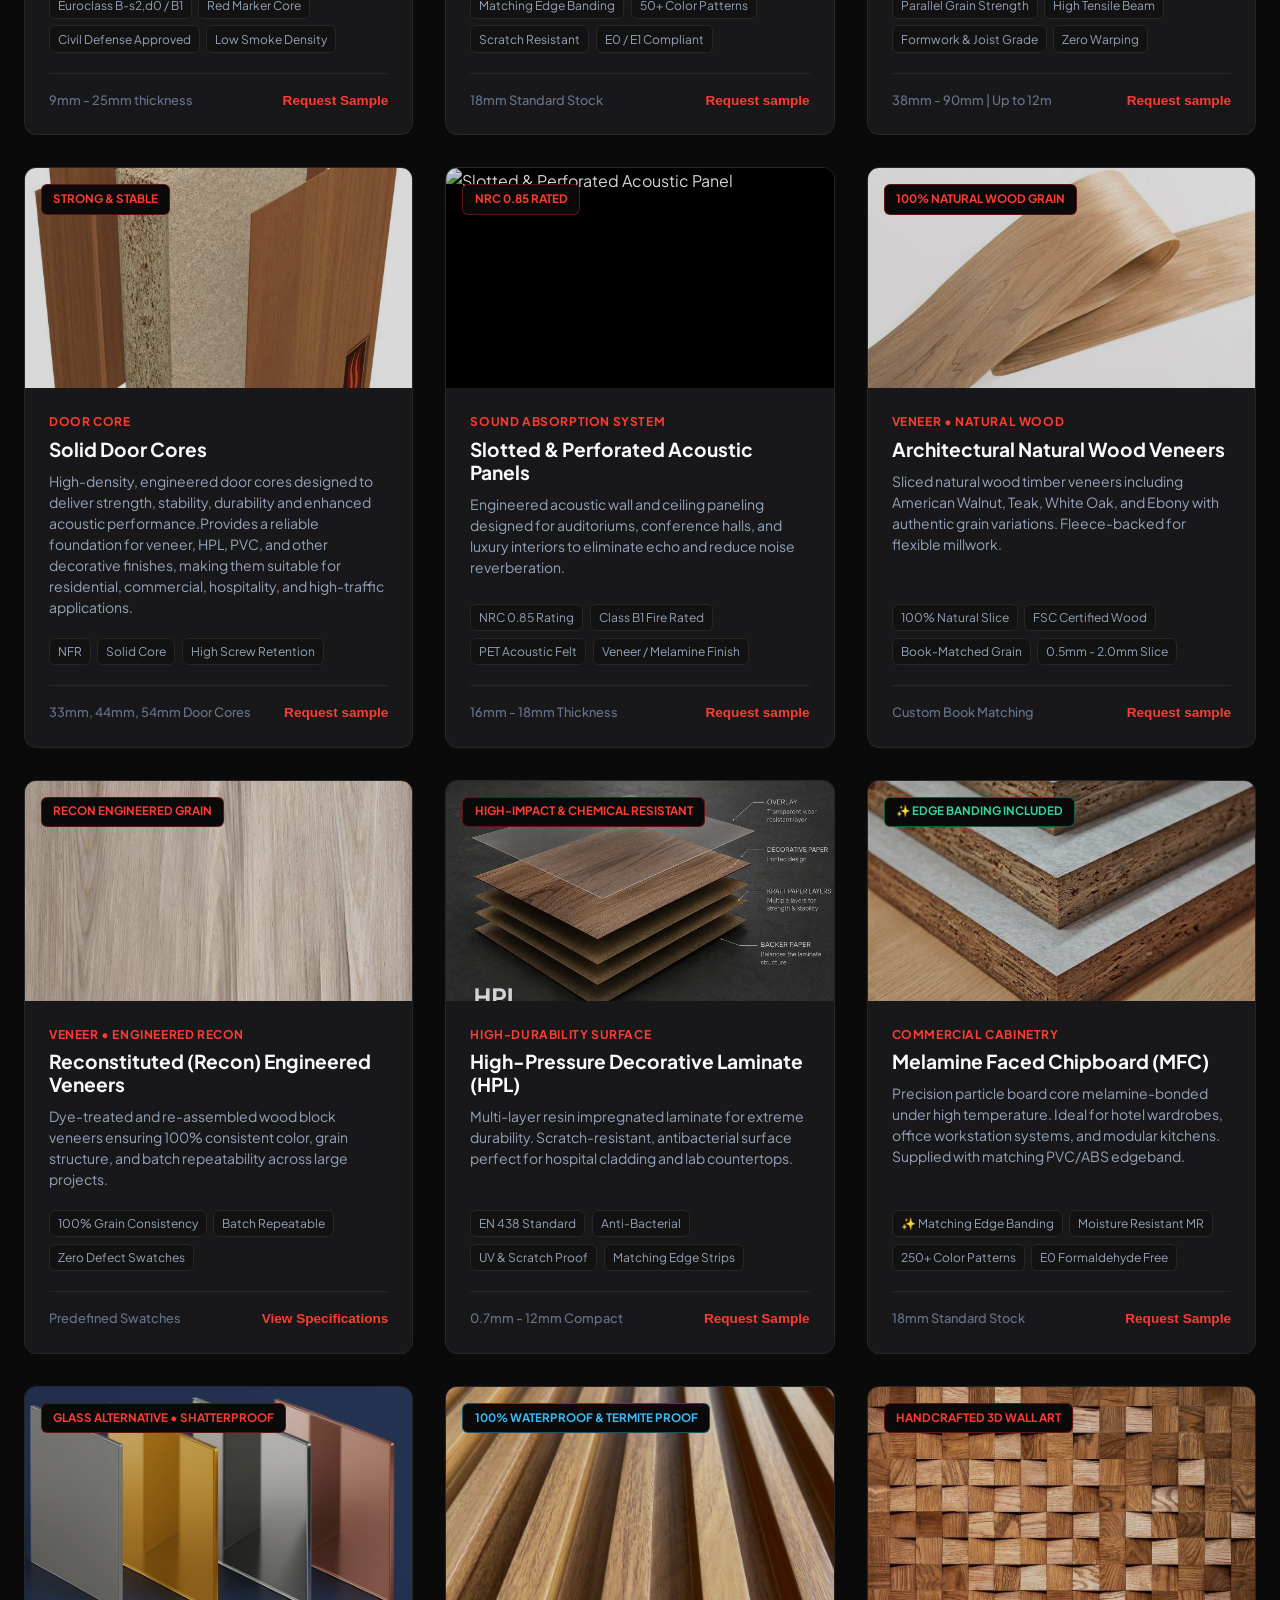
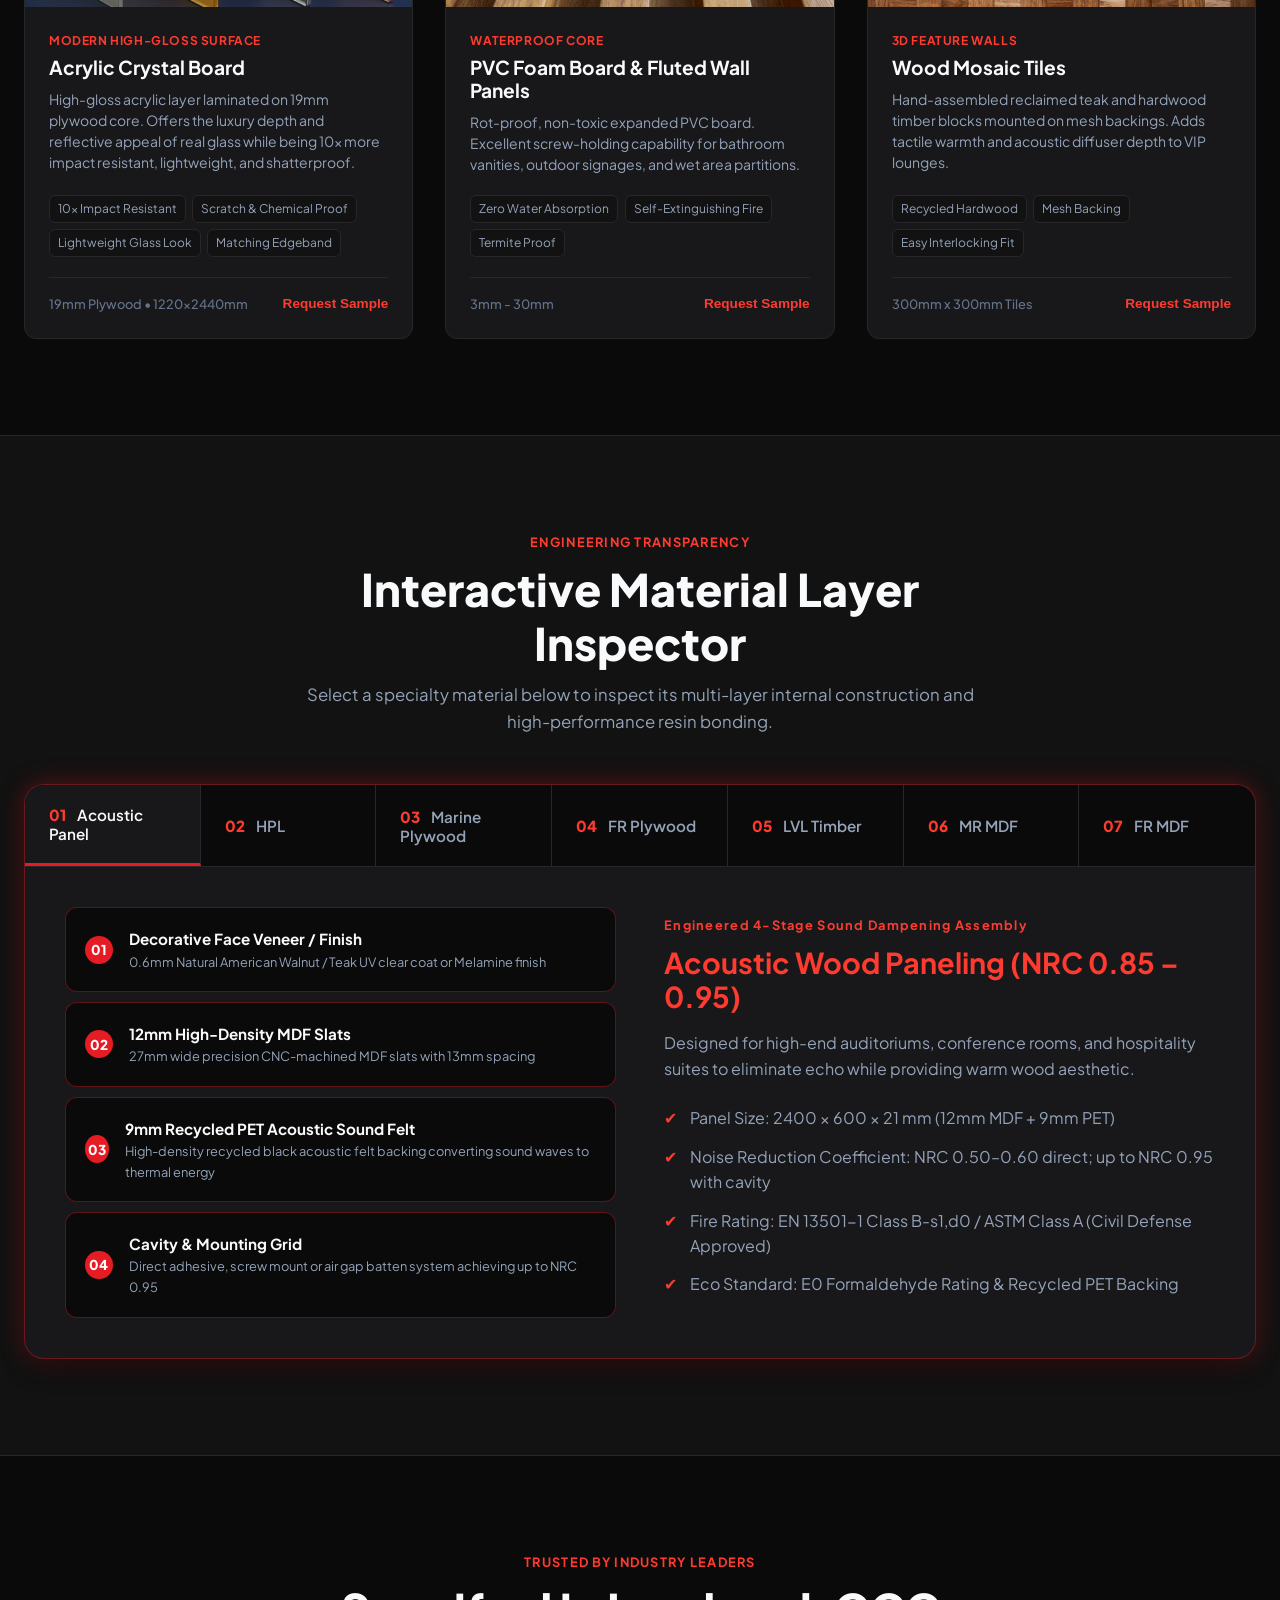
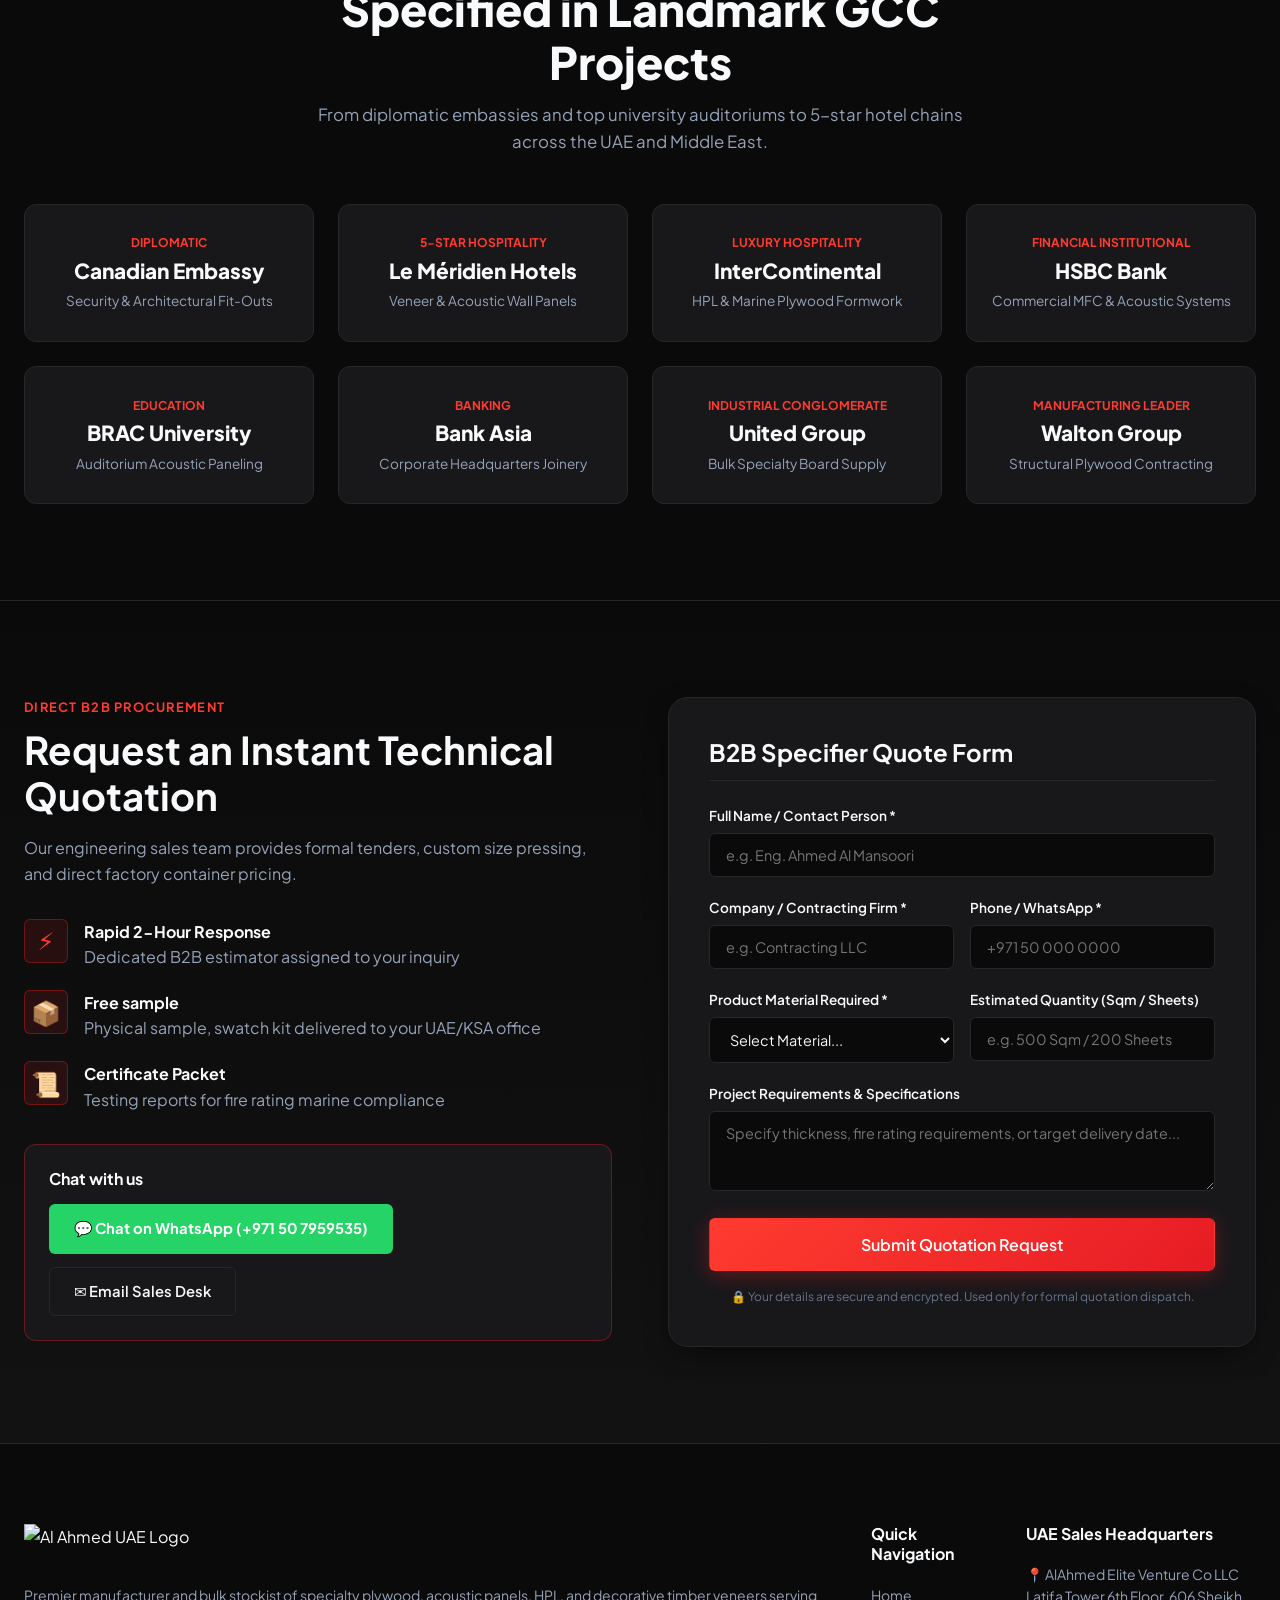
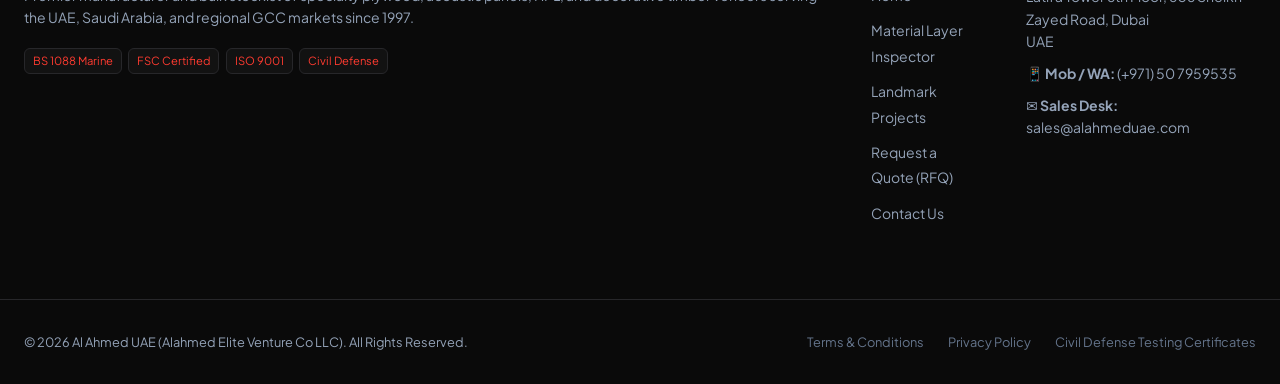
==== commit 4a2f0a33: "Update index.html" ====
--- a/index.html
+++ b/index.html
@@ -215,7 +215,7 @@
         <div class="product-card" data-category="plywood">
           <div class="card-media">
             <span class="card-badge red">BSTI Approved</span>
-            <img src="assets/images/plywood/film face plywood.jpg" alt="Film Face Shuttering Plywood">
+            <img src="assets/images/plywood/film face plywood.JPG" alt="Film Face Shuttering Plywood">
             <div class="media-overlay">
               <button class="quick-view-btn" data-product="film-face-plywood">View Specifications</button>
             </div>
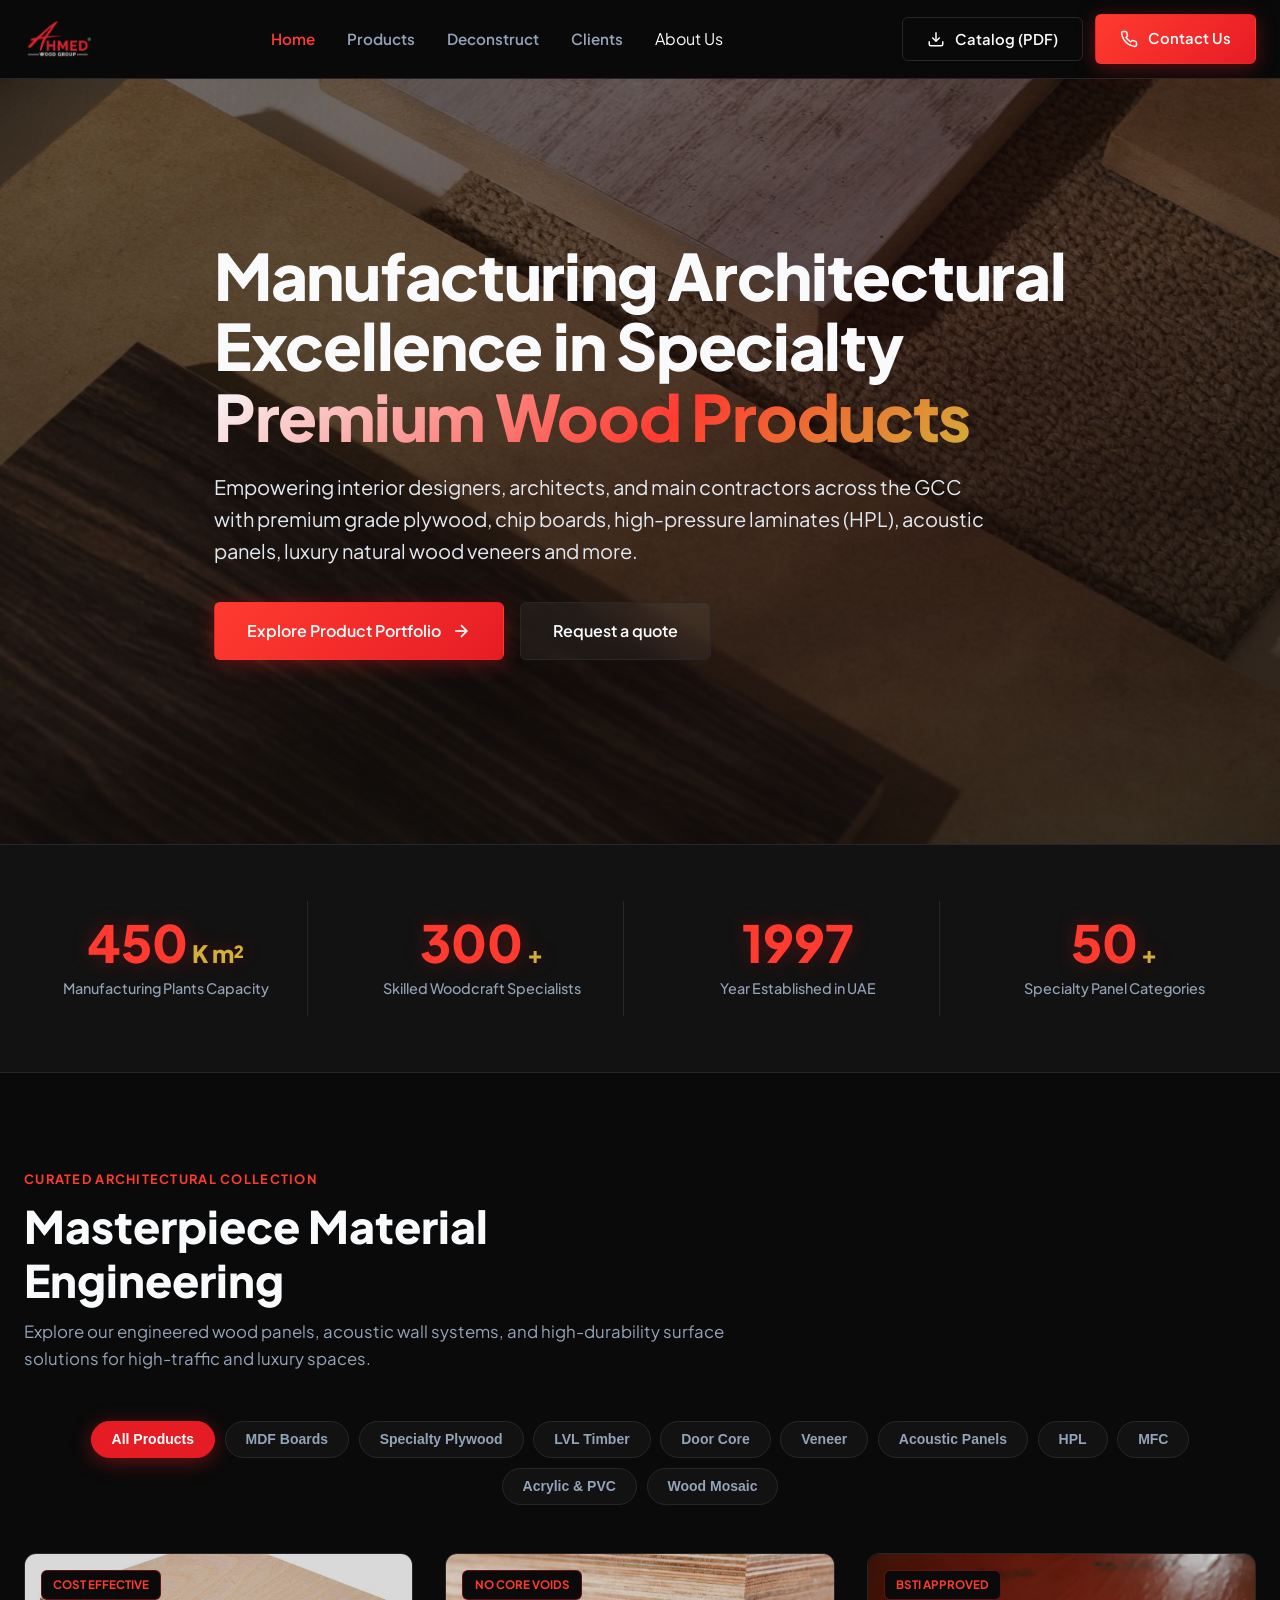
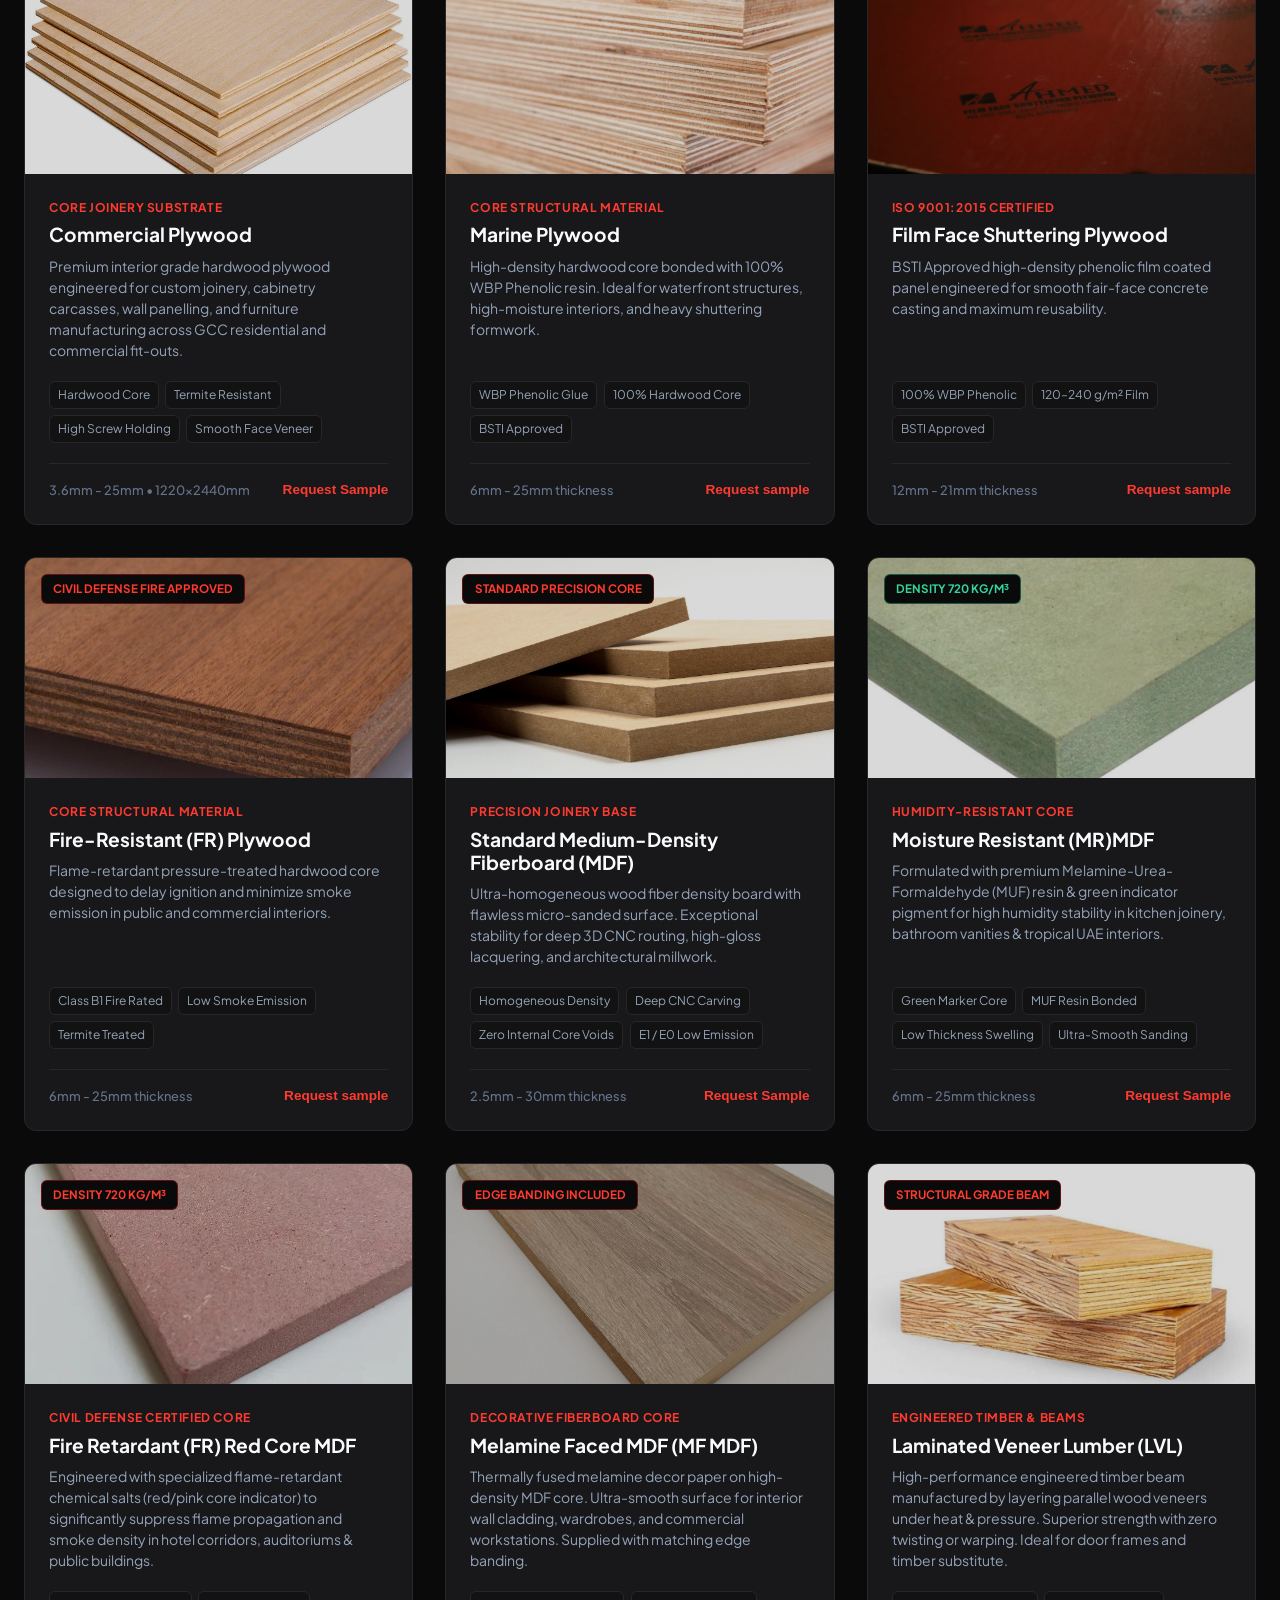
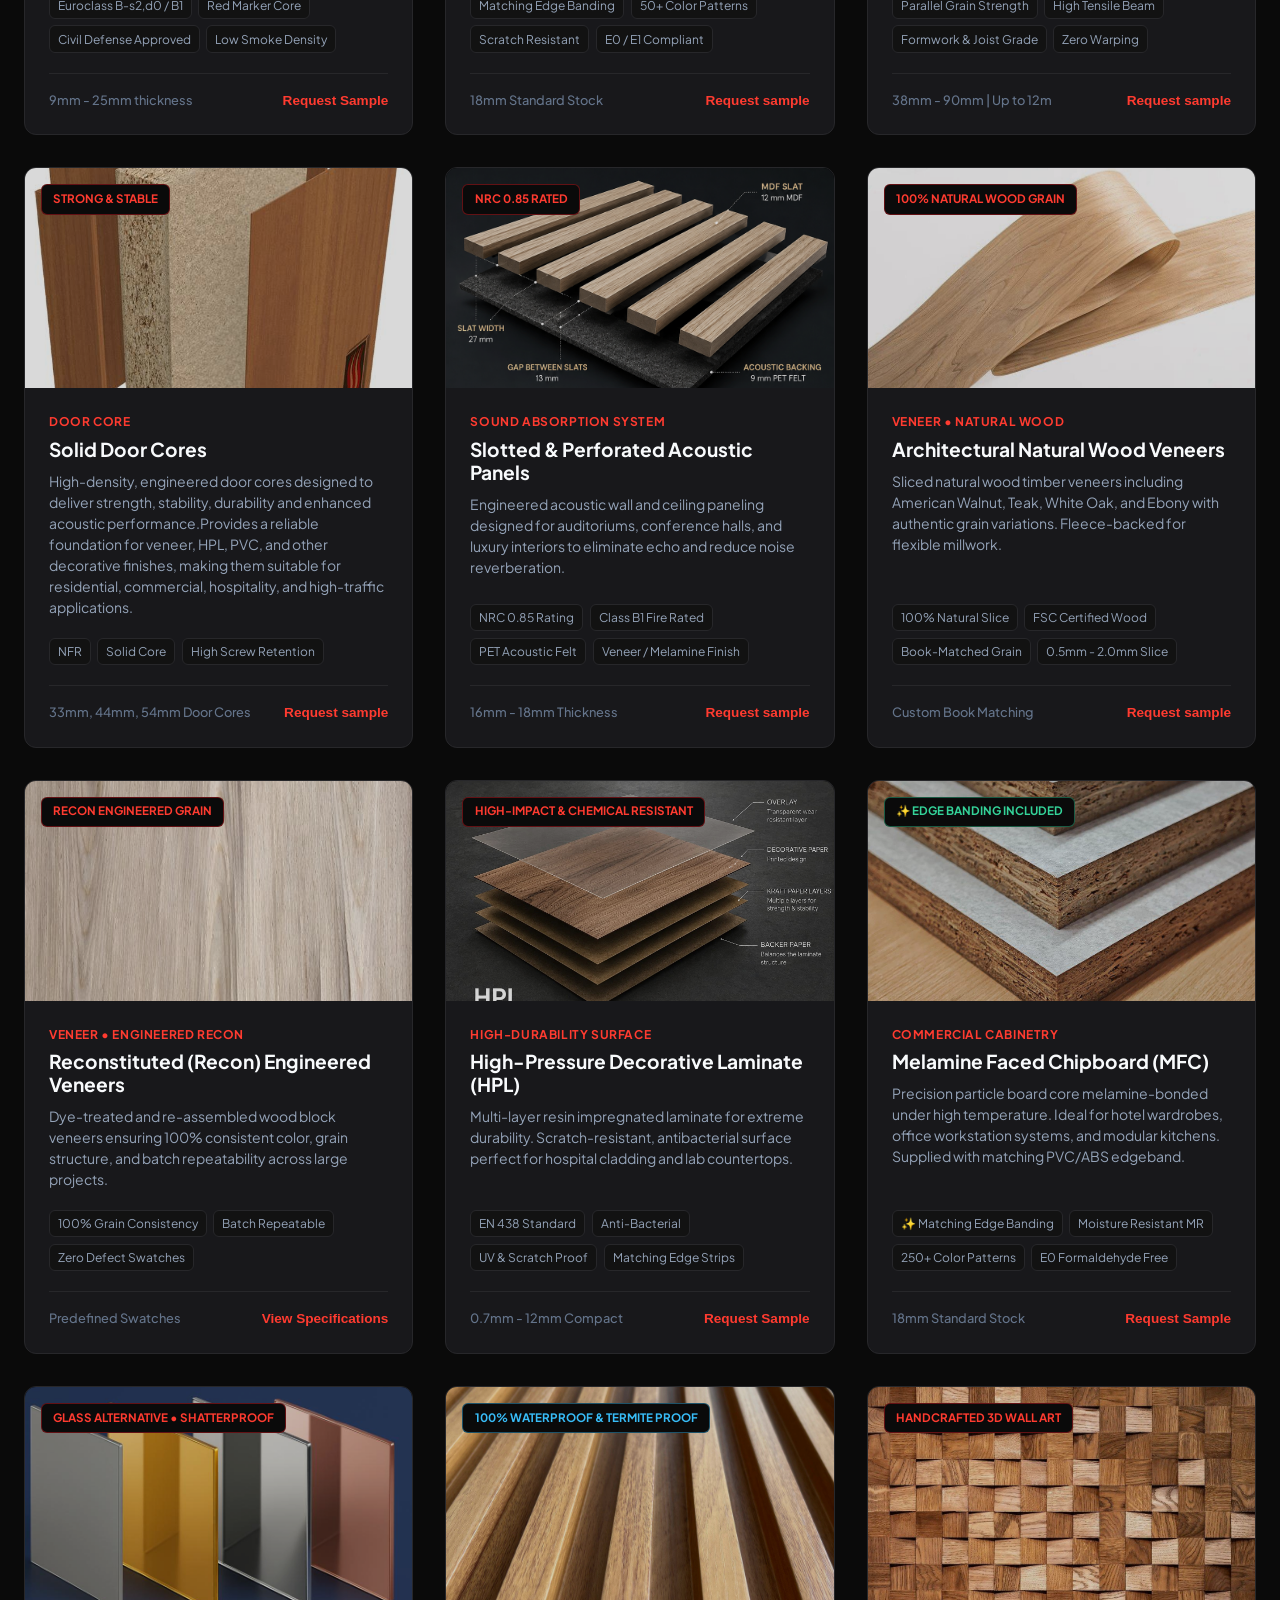
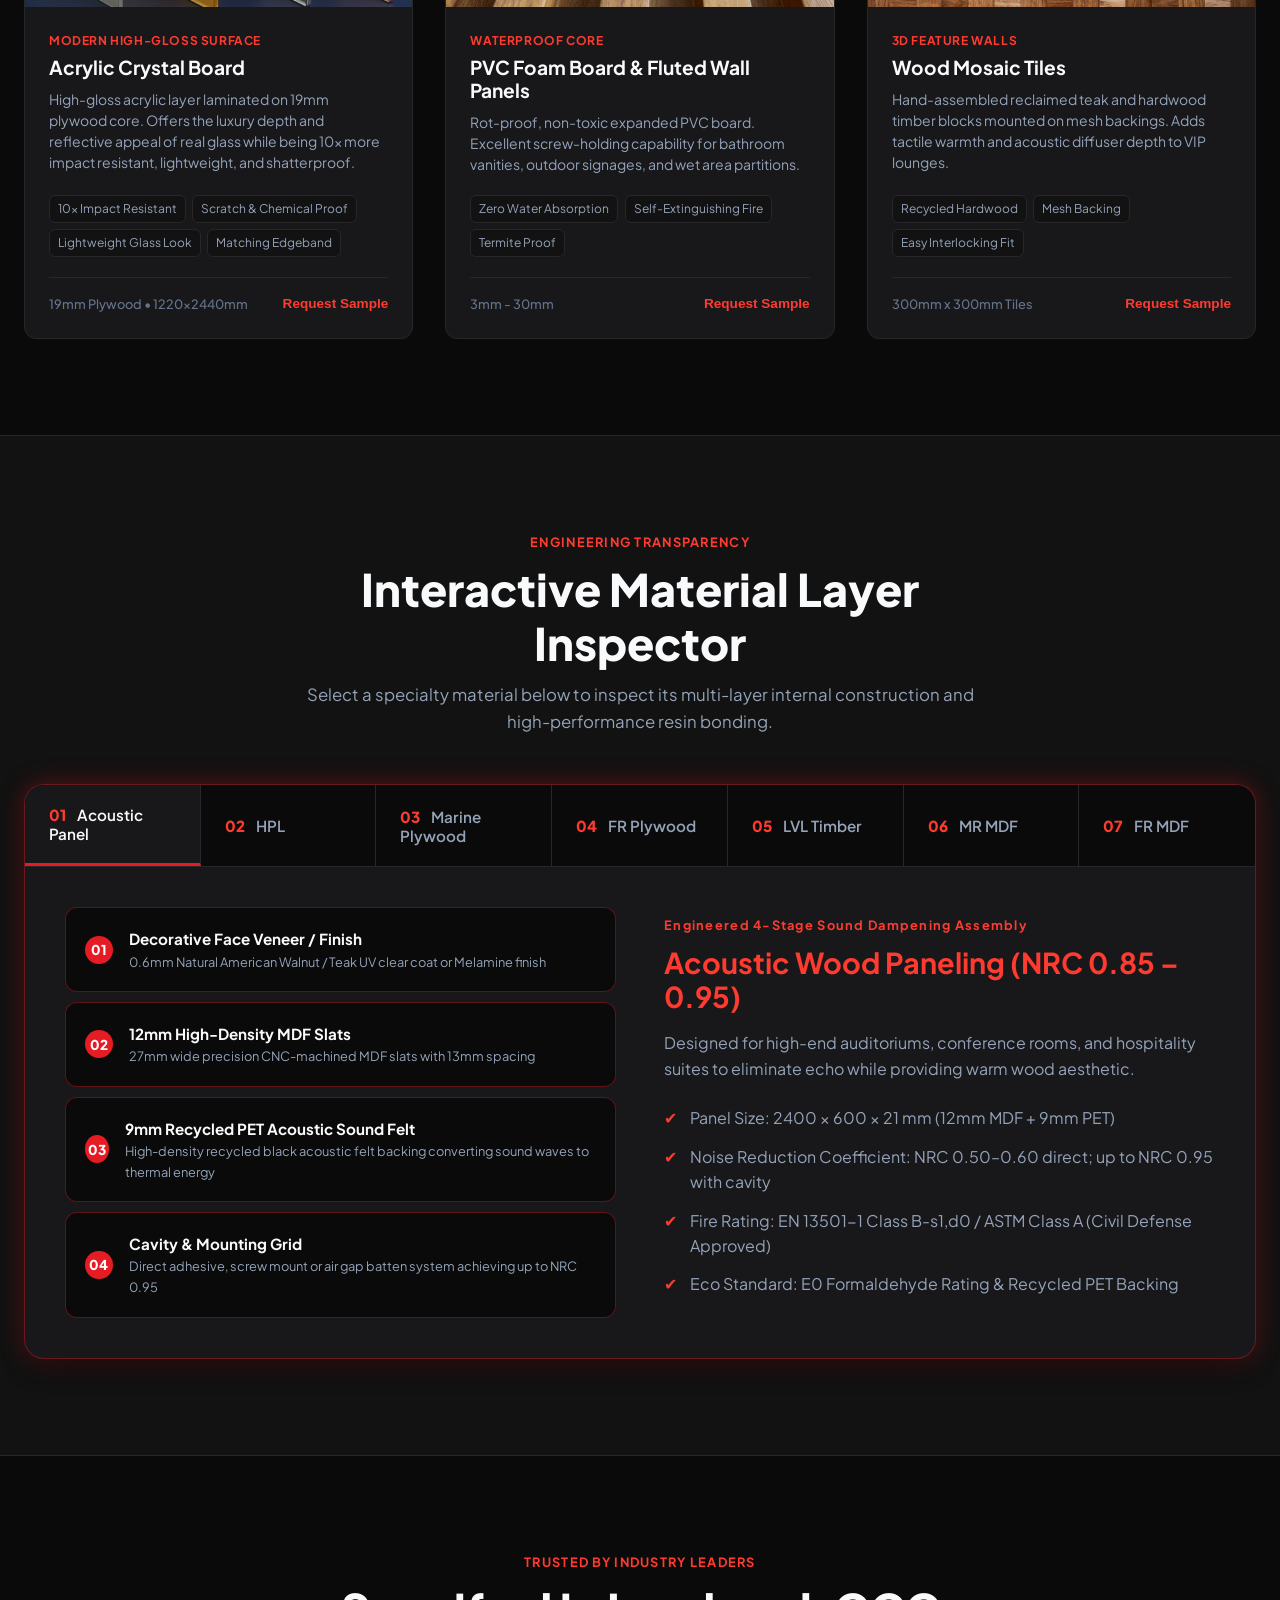
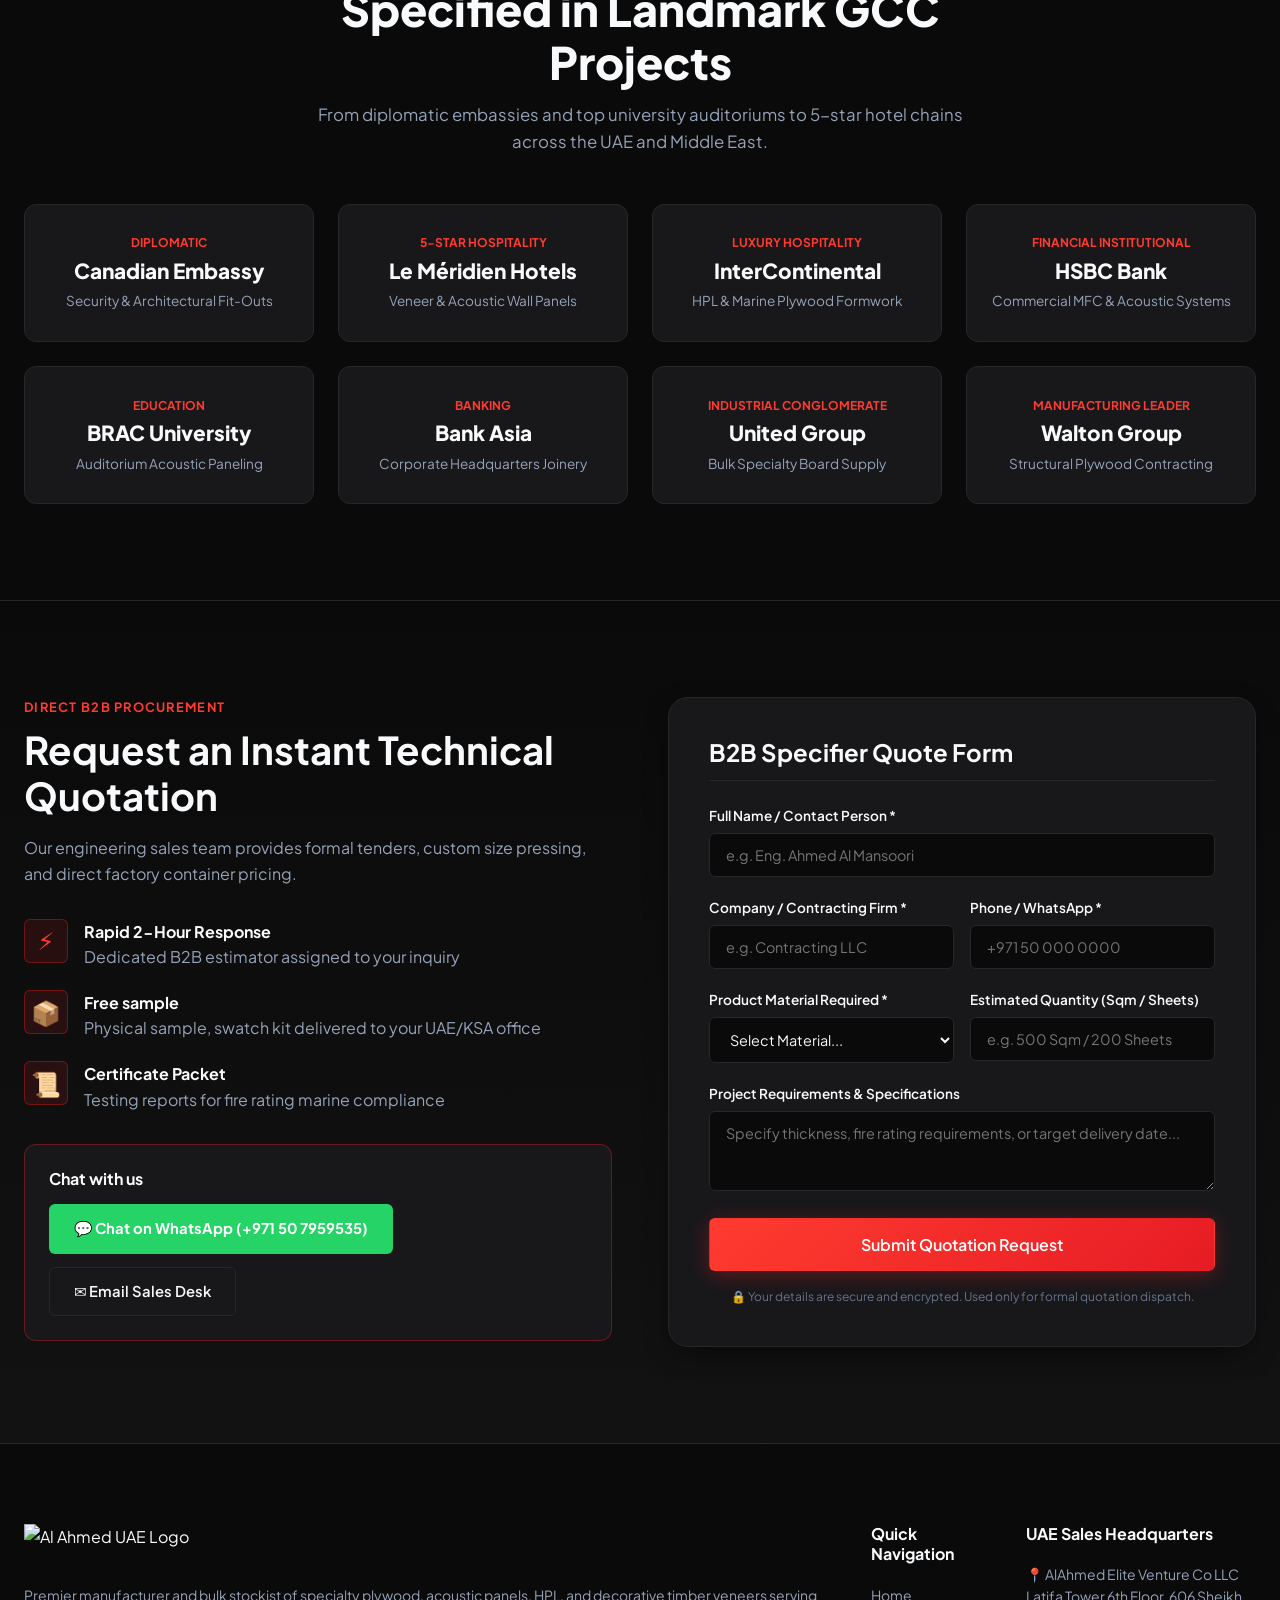
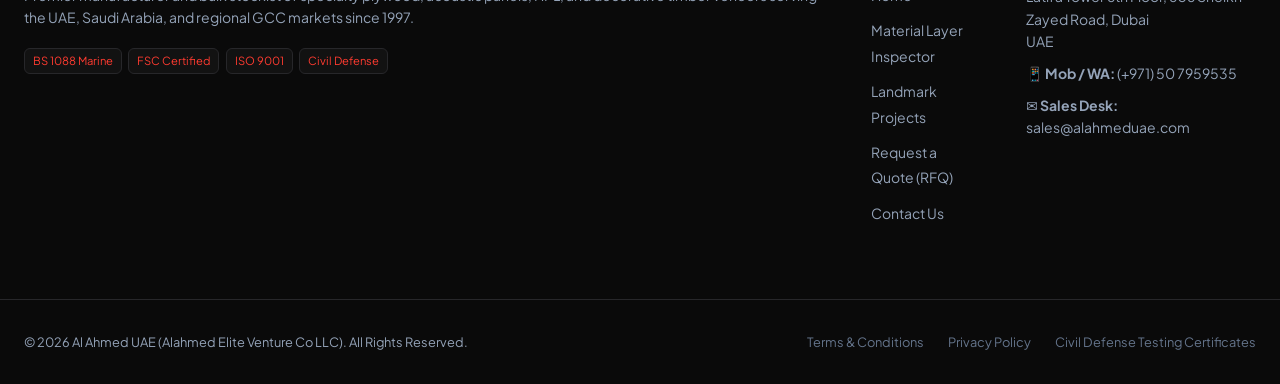
==== commit 4147337c: "Update index.html" ====
--- a/index.html
+++ b/index.html
@@ -433,7 +433,7 @@
         <div class="product-card" data-category="acoustic">
           <div class="card-media">
             <span class="card-badge red">NRC 0.85 Rated</span>
-            <img src="assets/images/acoustic panel/acoustic panel 3d exploded.PNG"
+            <img src="assets/images/acoustic panel/acoustic panel 3d exploded.png"
               alt="Slotted & Perforated Acoustic Panel">
             <div class="media-overlay">
               <button class="quick-view-btn" data-product="acoustic">View Specifications</button>
